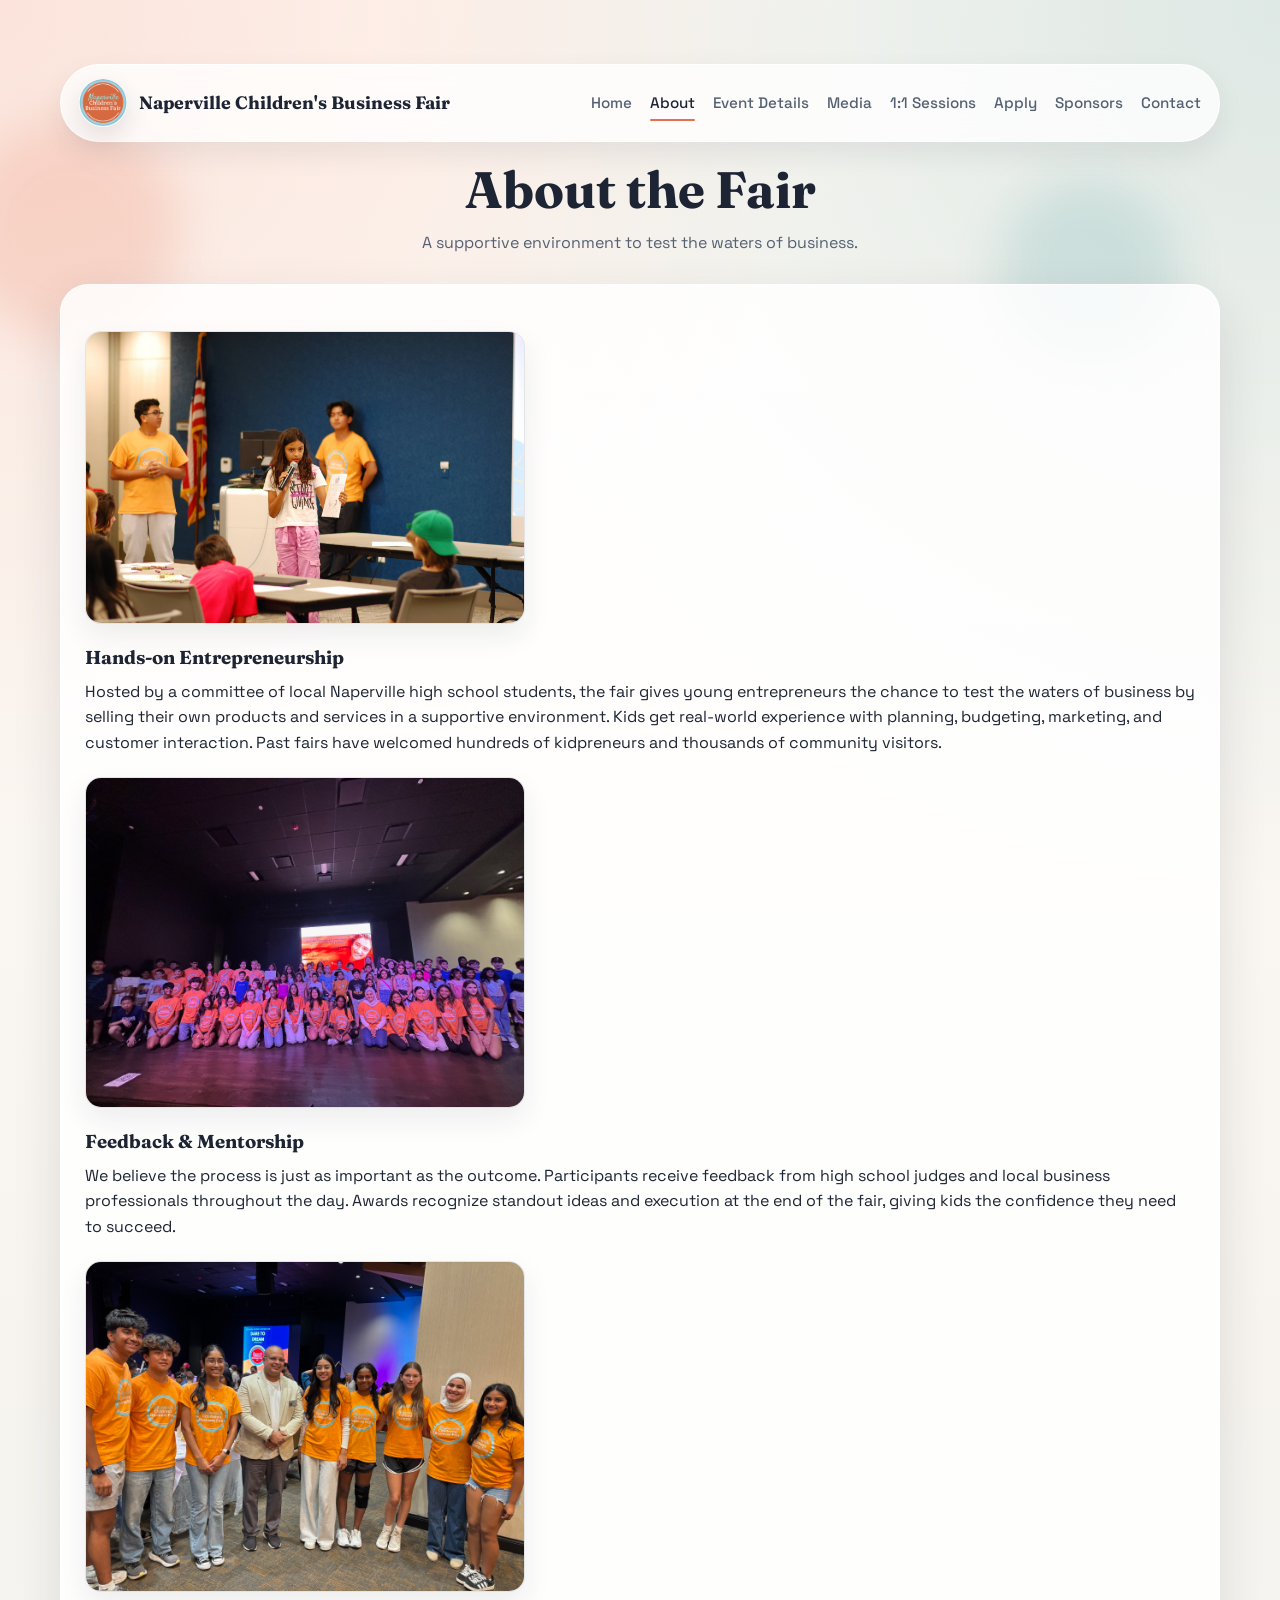
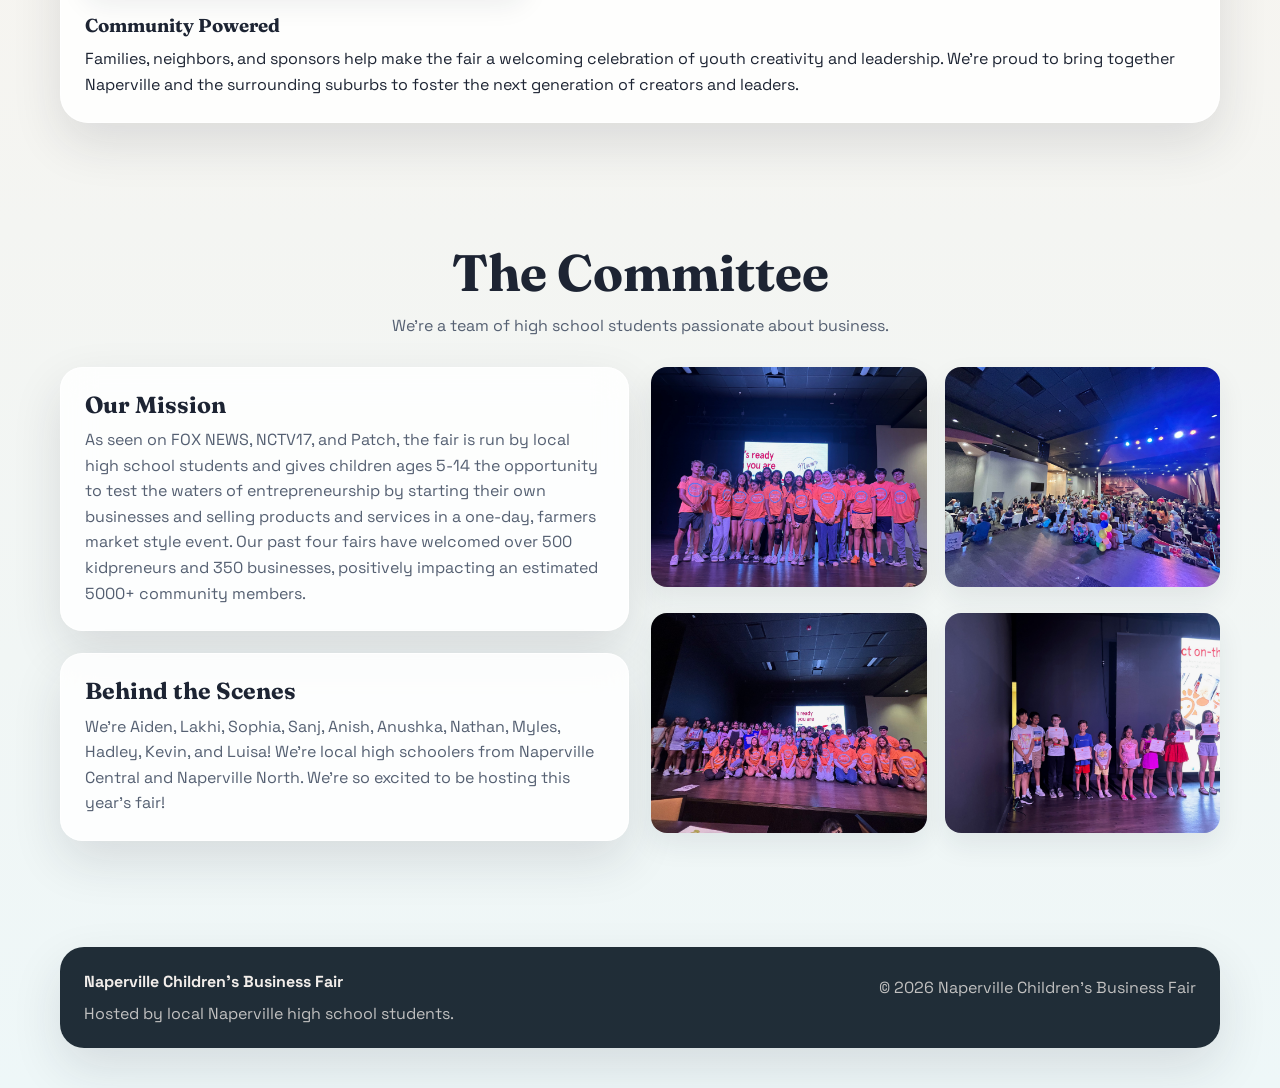
==== about.html @ 34069acb "updated for final launch of website." ====
<!doctype html>
<html lang="en">
  <head>
    <meta charset="utf-8" />
    <meta name="viewport" content="width=device-width, initial-scale=1" />
    <title>About | Naperville Children's Business Fair</title>
    <link rel="preconnect" href="https://fonts.googleapis.com" />
    <link rel="preconnect" href="https://fonts.gstatic.com" crossorigin />
    <link href="https://fonts.googleapis.com/css2?family=Fraunces:opsz,wght@9..144,600;9..144,700&family=Space+Grotesk:wght@400;500;600&display=swap" rel="stylesheet" />
    <link rel="stylesheet" href="styles.css" />
  </head>
  <body>
    <!-- Persistent Orbs for background aesthetics -->
    <div class="hero-orb hero-orb--one" aria-hidden="true"></div>
    <div class="hero-orb hero-orb--two" aria-hidden="true"></div>

    <nav class="nav">
      <div class="logo">
        <img src="assets/cbf-logo.png" alt="Naperville Children's Business Fair logo" />
        <span>Naperville Children's Business Fair</span>
      </div>
      <div class="nav-links">
        <a href="index.html">Home</a>
        <a href="about.html" class="active">About</a>
        <a href="event.html">Event Details</a>
        <a href="media.html">Media</a>
        <a href="sessions.html">1:1 Sessions</a>
        <a href="applications.html">Apply</a>
        <a href="sponsors.html">Sponsors</a>
        <a href="contact.html">Contact</a>
      </div>
    </nav>

    <main>
      <section class="section about">
        <div class="section-header reveal">
          <h2>About the Fair</h2>
          <p>A supportive environment to test the waters of business.</p>
        </div>
        
        <div class="text-flow clearfix reveal">
          <img
            class="floated-img-left"
            src="assets/DSC_5925.JPG"
            alt="Children setting up businesses at the fair"
          />
          <h3>Hands-on Entrepreneurship</h3>
          <p>
            Hosted by a committee of local Naperville high school students, the
            fair gives young entrepreneurs the chance to test the waters of
            business by selling their own products and services in a supportive
            environment. Kids get real-world experience with planning, budgeting, 
            marketing, and customer interaction. Past fairs have welcomed hundreds of
            kidpreneurs and thousands of community visitors.
          </p>

          <img
            class="floated-img-right"
            src="assets/IMG_8794.jpg"
            alt="Mentorship and feedback during the fair"
          />
          <h3>Feedback & Mentorship</h3>
          <p>
            We believe the process is just as important as the outcome.
            Participants receive feedback from high school judges and local
            business professionals throughout the day. Awards recognize standout ideas and
            execution at the end of the fair, giving kids the confidence they need to succeed.
          </p>

          <img
            class="floated-img-left"
            src="assets/IMG_8783.jpg"
            alt="Community gathering at Naperville Children's Business Fair"
          />
          <h3>Community Powered</h3>
          <p>
            Families, neighbors, and sponsors help make the fair a welcoming
            celebration of youth creativity and leadership. We're proud to bring together
            Naperville and the surrounding suburbs to foster the next generation of 
            creators and leaders.
          </p>
        </div>
      </section>

      <section class="section committee">
        <div class="section-header reveal">
          <h2>The Committee</h2>
          <p>We're a team of high school students passionate about business.</p>
        </div>
        <div class="committee-grid">
          <div class="committee-copy">
            <div class="committee-about reveal">
              <h3>Our Mission</h3>
              <p>
                As seen on FOX NEWS, NCTV17, and Patch, the fair is run by local
                high school students and gives children ages 5-14 the
                opportunity to test the waters of entrepreneurship by starting
                their own businesses and selling products and services in a
                one-day, farmers market style event. Our past four fairs have
                welcomed over 500 kidpreneurs and 350 businesses, positively
                impacting an estimated 5000+ community members.
              </p>
            </div>
            <div class="announcement-card reveal">
              <h3>Behind the Scenes</h3>
              <p>
               We're Aiden, Lakhi, Sophia, Sanj, Anish, Anushka, Nathan, Myles, Hadley,
                Kevin, and Luisa! We're local high schoolers from Naperville
                Central and Naperville North. We're so
                excited to be hosting this year's fair!
              </p>
            </div>
          </div>
          <div class="committee-photos">
            <img class="reveal" src="assets/IMG_8797.jpg" alt="Naperville Children's Business Fair committee photo" />
            <img class="reveal" src="assets/cbf 2025/IMG_6651.jpg" alt="Fair moment with participating families" />
            <img class="reveal" src="assets/cbf 2025/IMG_8773.jpg" alt="Kidpreneurs presenting products at their booths" />
            <img class="reveal" src="assets/cbf 2025/IMG_8791.jpg" alt="Awards photo from the business fair" />
          </div>
        </div>
      </section>
    </main>

    <footer class="footer">
      <div>
        <strong>Naperville Children's Business Fair</strong>
        <p>Hosted by local Naperville high school students.</p>
      </div>
      <div>
        <p>© 2026 Naperville Children's Business Fair</p>
      </div>
    </footer>
    <script src="site.js"></script>
  </body>
</html>
---- styles.css ----
:root {
  --bg: #f7f4ef;
  --bg-soft: #fffdf9;
  --surface: rgba(255, 255, 255, 0.84);
  --surface-strong: #ffffff;
  --surface-tint: #fff4e6;
  --text: #1d2433;
  --text-soft: #556072;
  --line: rgba(29, 36, 51, 0.1);
  --accent: #e76f51;
  --accent-deep: #d85a3a;
  --accent-soft: #fff0ea;
  --teal: #167c80;
  --sky: #dff2f5;
  --shadow: 0 20px 50px rgba(29, 36, 51, 0.12);
  --shadow-soft: 0 12px 28px rgba(29, 36, 51, 0.08);
  --radius-lg: 28px;
  --radius-md: 22px;
  --radius-sm: 16px;
  --max-width: 1160px;
}

* {
  box-sizing: border-box;
}

html {
  scroll-behavior: smooth;
  scroll-padding-top: 110px;
}

body {
  margin: 0;
  min-width: 320px;
  font-family: "Space Grotesk", sans-serif;
  color: var(--text);
  line-height: 1.6;
  background:
    radial-gradient(circle at top left, rgba(231, 111, 81, 0.16), transparent 28%),
    radial-gradient(circle at top right, rgba(22, 124, 128, 0.14), transparent 30%),
    linear-gradient(180deg, #fffaf5 0%, #f7f4ef 52%, #eef7f8 100%);
  overflow-x: hidden;
}

main {
  padding-top: 18px;
}

img {
  max-width: 100%;
  display: block;
}

a {
  color: inherit;
  text-decoration: none;
}

button,
input,
textarea {
  font: inherit;
}

h1,
h2,
h3 {
  margin: 0;
  font-family: "Fraunces", serif;
  line-height: 1.1;
  color: var(--text);
}

p {
  margin: 0;
}

ul {
  margin: 0;
  padding: 0;
}

.announcement-bar {
  position: sticky;
  top: 0;
  z-index: 60;
  padding: 12px 20px;
  background: rgba(20, 33, 44, 0.92);
  color: #fefaf5;
  border-bottom: 1px solid rgba(255, 255, 255, 0.08);
  backdrop-filter: blur(12px);
}

.announcement-inner {
  max-width: var(--max-width);
  margin: 0 auto;
  display: flex;
  align-items: center;
  gap: 16px;
  flex-wrap: wrap;
}

.announcement-label {
  display: inline-flex;
  align-items: center;
  gap: 8px;
  padding: 7px 12px;
  border-radius: 999px;
  background: rgba(231, 111, 81, 0.18);
  color: #ffd7cb;
  font-size: 0.78rem;
  font-weight: 700;
  letter-spacing: 0.08em;
  text-transform: uppercase;
}

.announcement-dropdown {
  flex: 1 1 500px;
  position: static;
  opacity: 1;
  visibility: visible;
  transform: none;
  max-height: none;
  overflow: visible;
  padding: 0;
  background: transparent;
  border: 0;
  box-shadow: none;
}

.announcement-dropdown ul,
.announcement-inner ul {
  display: flex;
  gap: 14px;
  flex-wrap: wrap;
  list-style: none;
}

.announcement-dropdown li,
.announcement-inner li {
  padding: 0;
  border: 0;
  display: inline-flex;
  align-items: center;
  gap: 8px;
  color: rgba(255, 250, 245, 0.92);
  font-size: 0.95rem;
}

.announcement-dropdown li::before,
.announcement-inner li::before {
  content: "";
  width: 7px;
  height: 7px;
  border-radius: 50%;
  background: #ffd166;
  flex: 0 0 auto;
}

.announcement-modal {
  position: fixed;
  inset: 0;
  z-index: 120;
  display: flex;
  align-items: center;
  justify-content: center;
  padding: 24px;
  background: rgba(20, 33, 44, 0.48);
  backdrop-filter: blur(10px);
}

.announcement-modal.is-hidden {
  display: none;
}

.announcement-panel {
  width: min(720px, 100%);
  position: relative;
  padding: 30px;
  border-radius: 30px;
  background: linear-gradient(180deg, rgba(255, 255, 255, 0.98), rgba(255, 244, 230, 0.96));
  box-shadow: 0 30px 80px rgba(20, 33, 44, 0.24);
  border: 1px solid rgba(255, 255, 255, 0.7);
}

.announcement-fab {
  position: fixed;
  bottom: 18px;
  right: 18px;
  z-index: 110;
  min-height: 46px;
  padding: 11px 16px;
  border: 0;
  border-radius: 999px;
  background: rgba(20, 33, 44, 0.88);
  color: #fffaf5;
  box-shadow: 0 18px 38px rgba(20, 33, 44, 0.2);
  cursor: pointer;
  font-size: 0.92rem;
  font-weight: 700;
}

.announcement-kicker {
  margin-bottom: 10px;
  color: var(--accent);
  font-size: 0.82rem;
  font-weight: 700;
  letter-spacing: 0.08em;
  text-transform: uppercase;
}

.announcement-panel h2 {
  margin-bottom: 14px;
  font-size: clamp(2rem, 4vw, 3rem);
}

.announcement-panel p {
  color: var(--text-soft);
  font-size: 1.02rem;
}

.announcement-panel ul {
  margin: 20px 0 24px;
  display: grid;
  gap: 10px;
  list-style: none;
}

.announcement-panel li {
  padding: 14px 16px;
  border-radius: 16px;
  background: rgba(255, 255, 255, 0.72);
  border: 1px solid rgba(29, 36, 51, 0.08);
}

.announcement-actions {
  display: flex;
  gap: 14px;
  flex-wrap: wrap;
}

.modal-close {
  position: absolute;
  top: 16px;
  right: 16px;
  width: 42px;
  height: 42px;
  border: 0;
  border-radius: 50%;
  background: rgba(29, 36, 51, 0.06);
  color: var(--text);
  font-size: 1.2rem;
  cursor: pointer;
}

.nav {
  position: sticky;
  top: 64px;
  z-index: 50;
  max-width: var(--max-width);
  margin: 22px auto 0;
  padding: 14px 18px;
  display: flex;
  align-items: center;
  justify-content: space-between;
  gap: 20px;
  border-radius: 999px;
  background: rgba(255, 255, 255, 0.78);
  border: 1px solid rgba(255, 255, 255, 0.9);
  box-shadow: var(--shadow-soft);
  backdrop-filter: blur(16px);
}

.logo {
  display: flex;
  align-items: center;
  gap: 12px;
  min-width: 0;
  font-family: "Fraunces", serif;
  font-size: clamp(1rem, 1.4vw, 1.22rem);
  font-weight: 700;
}

.logo img {
  width: 48px;
  height: 48px;
  object-fit: contain;
  border-radius: 50%;
  background: #fff;
  box-shadow: 0 10px 24px rgba(29, 36, 51, 0.12);
}

.nav-links {
  display: flex;
  align-items: center;
  gap: 18px;
  flex-wrap: wrap;
  justify-content: flex-end;
  font-size: 0.95rem;
  color: var(--text-soft);
}

.nav-links a {
  position: relative;
  font-weight: 500;
}

.nav-links a::after {
  content: "";
  position: absolute;
  left: 0;
  bottom: -6px;
  width: 100%;
  height: 2px;
  border-radius: 999px;
  background: var(--accent);
  transform: scaleX(0);
  transform-origin: right;
  transition: transform 0.24s ease;
}

.nav-links a:hover,
.nav-links a.active {
  color: var(--text);
}

.nav-links a:hover::after,
.nav-links a.active::after {
  transform: scaleX(1);
  transform-origin: left;
}

.hero {
  position: relative;
  padding: 36px 20px 48px;
}

.hero-grid {
  max-width: var(--max-width);
  margin: 28px auto 0;
  display: grid;
  grid-template-columns: minmax(0, 1.2fr) minmax(300px, 0.8fr);
  gap: 28px;
  align-items: stretch;
  position: relative;
  z-index: 2;
}

.hero-copy,
.hero-card {
  padding: 34px;
  border-radius: var(--radius-lg);
  background: var(--surface);
  border: 1px solid rgba(255, 255, 255, 0.8);
  box-shadow: var(--shadow);
  backdrop-filter: blur(18px);
}

.eyebrow {
  margin-bottom: 16px;
  color: var(--teal);
  font-size: 0.84rem;
  font-weight: 700;
  letter-spacing: 0.14em;
  text-transform: uppercase;
}

.hero h1 {
  font-size: clamp(2.8rem, 6vw, 5.1rem);
  letter-spacing: -0.03em;
}

.lead {
  margin-top: 18px;
  color: var(--text-soft);
  font-size: 1.06rem;
}

.cta-row,
.hero-buttons,
.announcement-actions {
  margin-top: 24px;
  display: flex;
  gap: 14px;
  flex-wrap: wrap;
}

.hero-card h2 {
  font-size: clamp(1.5rem, 2vw, 2rem);
}

.hero-card__content {
  display: flex;
  flex-direction: column;
  justify-content: center;
}

.hero-card--stacked {
  display: grid;
  gap: 18px;
}

.hero-card__image {
  min-height: 0;
  display: flex;
  align-items: center;
  justify-content: center;
  padding: 16px;
  overflow: hidden;
  border-radius: 22px;
  aspect-ratio: 16 / 10;
  background: rgba(255, 255, 255, 0.92);
}

.hero-card__image--wide {
  aspect-ratio: auto;
  min-height: 220px;
}

.hero-card__image img {
  width: 100%;
  height: 100%;
  min-height: 100%;
  object-fit: cover;
}

.hero-card__image .hero-home-image {
  width: min(93%, 460px);
  height: auto;
  min-height: auto;
  max-height: 390px;
  margin: 0 auto;
  border-radius: 18px;
  object-fit: contain;
  object-position: center center;
}

.hero-card ul,
.details-card ul,
.booking-card ul,
.session-list {
  margin-top: 18px;
  list-style: none;
  display: grid;
  gap: 10px;
}

.hero-card li,
.booking-card li,
.session-list li {
  display: flex;
  gap: 10px;
  align-items: flex-start;
  color: var(--text-soft);
}

.hero-card li::before,
.booking-card li::before,
.session-list li::before {
  content: "";
  width: 8px;
  height: 8px;
  margin-top: 9px;
  border-radius: 50%;
  background: var(--accent);
  flex: 0 0 auto;
}

.why-sponsor-list {
  margin-top: 16px;
  display: grid;
  gap: 12px;
}

.why-sponsor-list li {
  color: var(--text-soft);
}

.hero-note,
.booking-note,
.workshop-note {
  margin-top: 18px;
  padding: 14px 16px;
  border-radius: 16px;
  background: var(--sky);
  color: #174a4f;
}

.workshop-note {
  max-width: 470px;
  margin-left: auto;
  margin-right: auto;
  padding: 10px 14px;
  text-align: center;
  font-size: 0.92rem;
}

.btn {
  display: inline-flex;
  align-items: center;
  justify-content: center;
  min-height: 48px;
  padding: 12px 20px;
  border: 1px solid transparent;
  border-radius: 999px;
  cursor: pointer;
  font-size: 0.95rem;
  font-weight: 700;
  transition: transform 0.2s ease, box-shadow 0.2s ease, background 0.2s ease, color 0.2s ease;
}

.btn:hover {
  transform: translateY(-1px);
  box-shadow: 0 14px 24px rgba(29, 36, 51, 0.12);
}

.btn.primary,
.btn-primary {
  background: var(--accent);
  color: #fff;
}

.btn.primary:hover,
.btn-primary:hover {
  background: var(--accent-deep);
}

.btn.ghost,
.btn-secondary {
  background: rgba(255, 255, 255, 0.55);
  color: var(--text);
  border-color: rgba(29, 36, 51, 0.12);
}

.btn.light {
  background: #fff;
  color: var(--text);
}

.hero-orb {
  position: absolute;
  border-radius: 50%;
  filter: blur(24px);
  opacity: 0.55;
  pointer-events: none;
  animation: float 11s ease-in-out infinite;
}

.hero-orb--one {
  top: 120px;
  left: -40px;
  width: 220px;
  height: 220px;
  background: rgba(231, 111, 81, 0.34);
}

.hero-orb--two {
  top: 180px;
  right: 8%;
  width: 180px;
  height: 180px;
  background: rgba(22, 124, 128, 0.24);
  animation-delay: -4s;
}

.hero-orb--three {
  bottom: 40px;
  left: 42%;
  width: 140px;
  height: 140px;
  background: rgba(255, 209, 102, 0.34);
  animation-delay: -7s;
}

.section {
  padding: 44px 20px 78px;
}

.section-header {
  max-width: 760px;
  margin: 0 auto 28px;
  text-align: center;
}

.section-header h2 {
  font-size: clamp(2rem, 4vw, 3.2rem);
}

.section-header p {
  margin-top: 12px;
  color: var(--text-soft);
  font-size: 1rem;
}

.about-grid,
.details-grid,
.workshop-grid,
.social-grid,
.contact-grid,
.committee-grid,
.booking-grid,
.video-grid,
.photos-grid,
.photo-grid,
.sponsors-grid,
.info-grid {
  max-width: var(--max-width);
  margin: 0 auto;
  display: grid;
  gap: 22px;
}

.about-grid,
.details-grid,
.workshop-grid,
.social-grid,
.contact-grid,
.video-grid,
.photos-grid,
.photo-grid,
.sponsors-grid,
.info-grid {
  grid-template-columns: repeat(auto-fit, minmax(240px, 1fr));
}

.committee-grid,
.booking-grid {
  grid-template-columns: repeat(auto-fit, minmax(280px, 1fr));
}

.about-card,
.details-card,
.workshop-card,
.social-card,
.contact-card,
.committee-card,
.committee-about,
.announcement-card,
.booking-card,
.video-card,
.photo-card,
.session-card,
.sponsor-card,
.info-card,
.committee-member,
.form-container,
.contact-form,
.media-card,
.gallery-card {
  padding: 24px;
  border-radius: var(--radius-md);
  background: var(--surface);
  border: 1px solid rgba(255, 255, 255, 0.82);
  box-shadow: var(--shadow);
  backdrop-filter: blur(16px);
}

.about-card h3,
.details-card h3,
.workshop-card h3,
.social-card h3,
.contact-card h3,
.committee-card h3,
.committee-about h3,
.announcement-card h3,
.booking-card h3,
.video-card h3,
.photo-card h3,
.session-card h3,
.sponsor-card h3,
.info-card h3,
.committee-member h3,
.media-card h3,
.gallery-card h3 {
  margin-bottom: 10px;
  font-size: 1.45rem;
}

.about-card p,
.details-card p,
.workshop-card p,
.social-card p,
.contact-card p,
.committee-card p,
.committee-about p,
.announcement-card p,
.booking-card p,
.video-card p,
.photo-card p,
.session-card p,
.sponsor-card p,
.info-card p,
.committee-member p,
.media-card p,
.gallery-card p {
  color: var(--text-soft);
}

.committee-copy {
  display: grid;
  gap: 22px;
}

.committee-photos {
  display: grid;
  gap: 18px;
  grid-template-columns: repeat(2, minmax(0, 1fr));
}

.committee-photos img {
  width: 100%;
  height: 220px;
  object-fit: cover;
  border-radius: var(--radius-sm);
  box-shadow: var(--shadow-soft);
}

.photo-slot,
.embed-placeholder,
.floated-img-left,
.floated-img-right {
  display: flex;
  align-items: center;
  justify-content: center;
  min-height: 190px;
  padding: 18px;
  border-radius: var(--radius-sm);
  background: linear-gradient(135deg, rgba(231, 111, 81, 0.08), rgba(22, 124, 128, 0.12));
  border: 1.5px dashed rgba(29, 36, 51, 0.16);
  color: var(--text-soft);
  text-align: center;
}

.photo-grid img,
.photos-grid img {
  width: 100%;
  height: 240px;
  object-fit: cover;
  border-radius: var(--radius-sm);
  box-shadow: var(--shadow-soft);
}

.photo-card p {
  margin-top: 12px;
}

.video-frame,
.calendly-wrap,
.form-container {
  max-width: var(--max-width);
  margin: 0 auto;
  overflow: hidden;
}

.video-frame,
.calendly-wrap {
  border-radius: var(--radius-lg);
  box-shadow: var(--shadow);
  background: rgba(16, 25, 34, 0.92);
  border: 1px solid rgba(255, 255, 255, 0.08);
}

.video-frame iframe,
.calendly-wrap iframe,
.form-container iframe {
  width: 100%;
  height: 100%;
  display: block;
  border: 0;
}

.form-container iframe {
  min-height: 1850px;
}

.social-embed {
  margin-top: 18px;
  min-height: 360px;
  overflow: hidden;
  border-radius: var(--radius-sm);
  border: 1px solid rgba(29, 36, 51, 0.08);
  background: rgba(255, 255, 255, 0.75);
}

.social-embed iframe {
  width: 100%;
  height: 100%;
  min-height: 360px;
  border: 0;
}

.video-frame {
  aspect-ratio: 16 / 9;
}

.calendly-wrap iframe {
  min-height: 760px;
  background: #fff;
}

.session-price {
  margin-top: 18px;
  color: var(--teal);
  font-weight: 700;
}

.mailing-list-form {
  display: grid;
  gap: 14px;
  margin-top: 18px;
}

.mailing-list-form input,
.mailing-list-form textarea {
  width: 100%;
  padding: 14px 16px;
  border-radius: 14px;
  border: 1px solid rgba(29, 36, 51, 0.14);
  background: rgba(255, 255, 255, 0.9);
  color: var(--text);
}

.mailing-list-form small,
.form-helper {
  color: var(--text-soft);
  font-size: 0.9rem;
}

.form-status {
  display: none;
  margin: 8px 0 0;
  font-size: 0.92rem;
  color: var(--teal);
}

.form-status.is-visible {
  display: block;
}

.form-status.error {
  color: #b54646;
}

.media-layout {
  max-width: var(--max-width);
  margin: 0 auto;
}

.media-stack {
  display: grid;
  gap: 22px;
}

.tier-list {
  margin-top: 14px;
  display: grid;
  gap: 9px;
  list-style: none;
}

.tier-list li {
  display: flex;
  gap: 9px;
  color: var(--text-soft);
  align-items: flex-start;
}

.tier-list li::before {
  content: "";
  width: 7px;
  height: 7px;
  margin-top: 9px;
  border-radius: 50%;
  background: var(--accent);
  flex: 0 0 auto;
}

.footer {
  max-width: var(--max-width);
  margin: 28px auto 40px;
  padding: 22px 24px;
  display: flex;
  justify-content: space-between;
  gap: 16px;
  flex-wrap: wrap;
  border-radius: 24px;
  background: rgba(20, 33, 44, 0.94);
  color: rgba(255, 250, 245, 0.94);
  box-shadow: var(--shadow);
}

.footer p {
  margin-top: 6px;
  color: rgba(255, 250, 245, 0.72);
}

.reveal {
  opacity: 0;
  transform: translateY(26px);
  transition: opacity 0.55s ease, transform 0.55s ease;
}

.reveal.reveal--visible {
  opacity: 1;
  transform: translateY(0);
}

.text-flow {
  max-width: var(--max-width);
  margin: 0 auto;
  padding: 24px;
  border-radius: var(--radius-lg);
  background: var(--surface);
  border: 1px solid rgba(255, 255, 255, 0.82);
  box-shadow: var(--shadow);
}

.text-flow h3 {
  margin: 24px 0 10px;
}

.text-flow p + p {
  margin-top: 14px;
}

.floated-img-left,
.floated-img-right {
  width: min(280px, 100%);
  margin: 22px 0;
}

img.floated-img-left,
img.floated-img-right {
  display: block;
  width: min(440px, 100%);
  height: auto;
  border-radius: var(--radius-sm);
  border: 1px solid rgba(29, 36, 51, 0.12);
  box-shadow: var(--shadow-soft);
  background: #fff;
  padding: 0;
}

.copy-toast {
  position: fixed;
  right: 18px;
  bottom: 78px;
  z-index: 130;
  opacity: 0;
  transform: translateY(10px);
  pointer-events: none;
  padding: 10px 14px;
  border-radius: 12px;
  background: rgba(20, 33, 44, 0.94);
  color: #fff;
  font-size: 0.9rem;
  transition: opacity 0.26s ease, transform 0.26s ease;
}

.copy-toast.is-visible {
  opacity: 1;
  transform: translateY(0);
}

.application-form .section-header,
.contact .section-header,
.sponsors .section-header,
.sponsor-info .section-header {
  max-width: 760px;
}

.contact-form {
  max-width: 720px;
  margin: 0 auto;
  text-align: center;
}

@keyframes float {
  0%,
  100% {
    transform: translateY(0px);
  }
  50% {
    transform: translateY(-18px);
  }
}

@media (max-width: 960px) {
  .nav {
    top: 58px;
    border-radius: 26px;
  }

  .hero-grid {
    grid-template-columns: 1fr;
  }
}

@media (max-width: 720px) {
  html {
    scroll-padding-top: 84px;
  }

  .announcement-bar {
    position: static;
  }

  .nav {
    position: relative;
    top: 0;
    margin: 72px 14px 0;
    padding: 16px;
    border-radius: 24px;
    flex-direction: column;
    align-items: flex-start;
  }

  .nav-links {
    width: 100%;
    gap: 14px;
    justify-content: flex-start;
  }

  .hero,
  .section {
    padding-left: 14px;
    padding-right: 14px;
  }

  .hero-copy,
  .hero-card,
  .announcement-panel {
    padding: 24px;
  }

  .announcement-fab {
    bottom: 12px;
    right: 12px;
  }

  .committee-photos {
    grid-template-columns: 1fr;
  }

  .copy-toast {
    right: 12px;
    bottom: 12px;
  }

  .footer {
    margin: 22px 14px 30px;
    padding: 18px;
  }
}

@media (prefers-reduced-motion: reduce) {
  html {
    scroll-behavior: auto;
  }

  .hero-orb,
  .reveal {
    animation: none;
    transition: none;
    transform: none;
    opacity: 1;
  }

  .btn,
  .nav-links a::after {
    transition: none;
  }
}
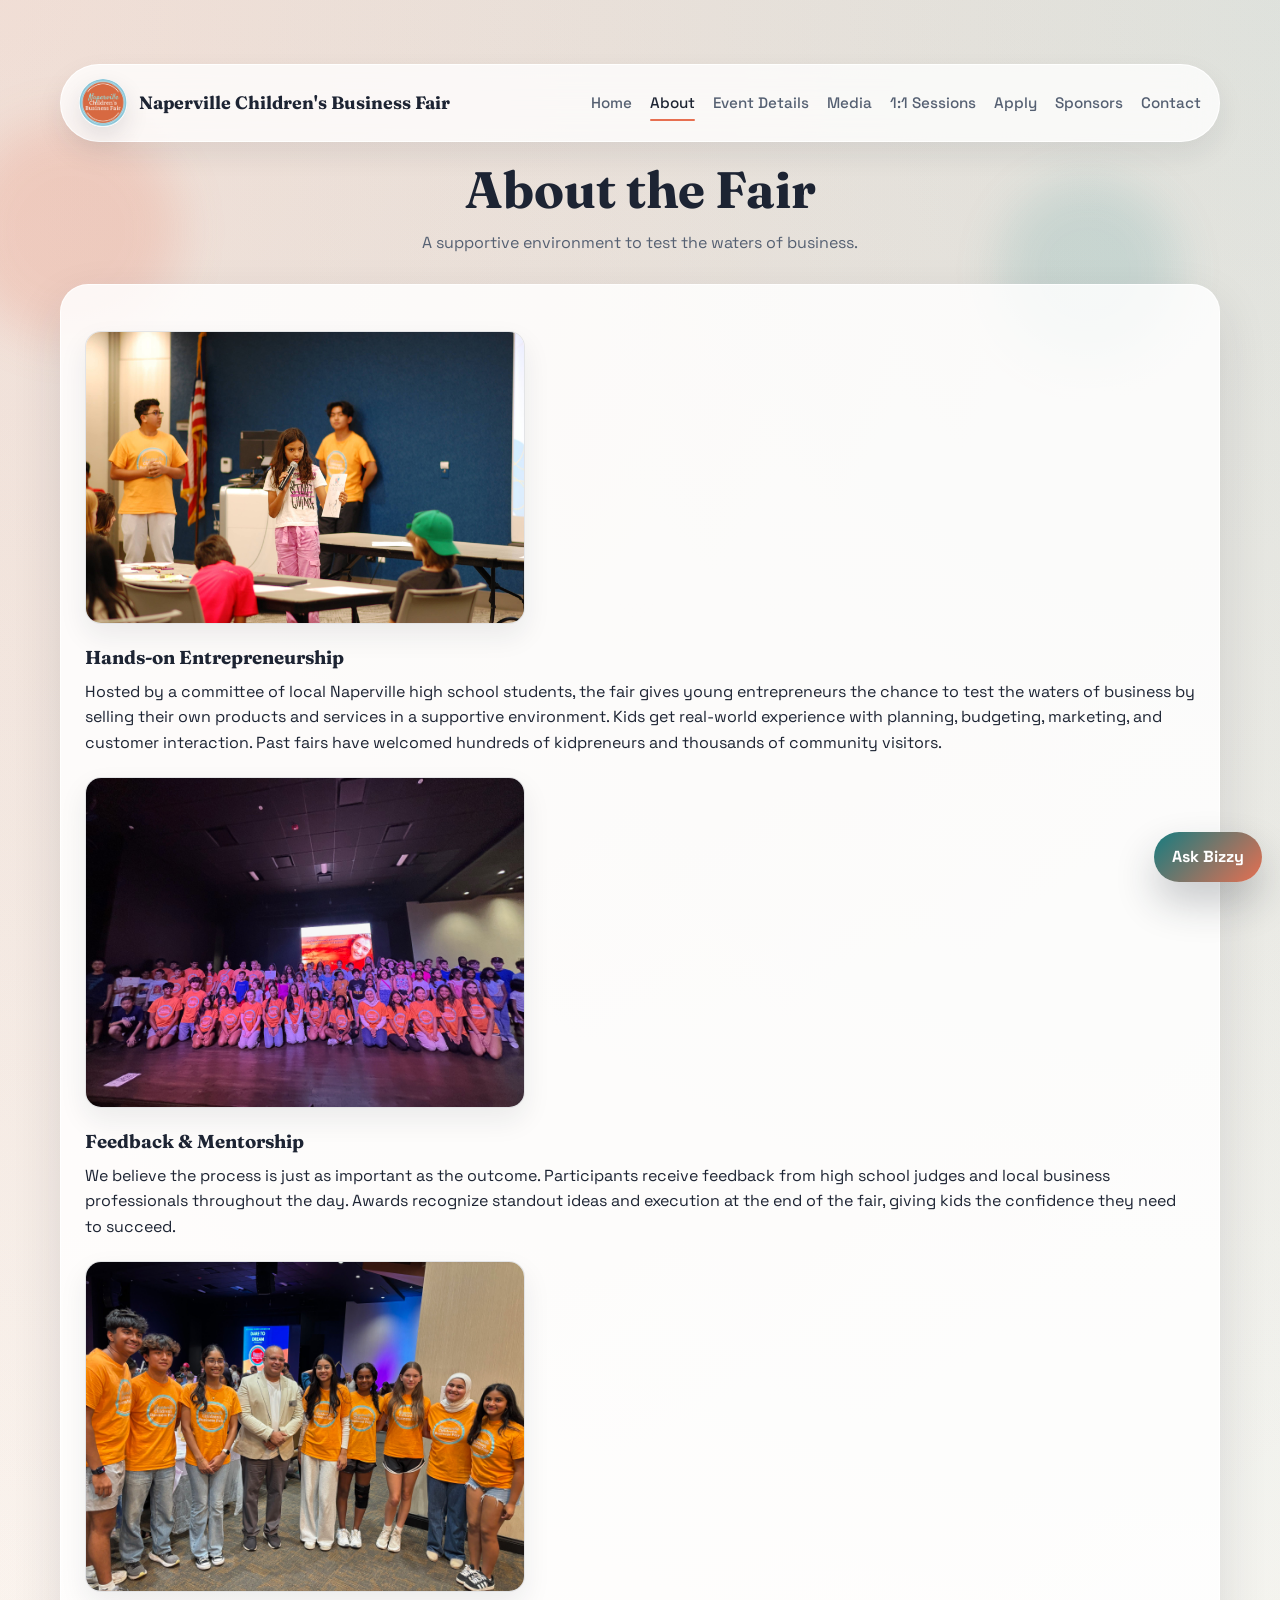
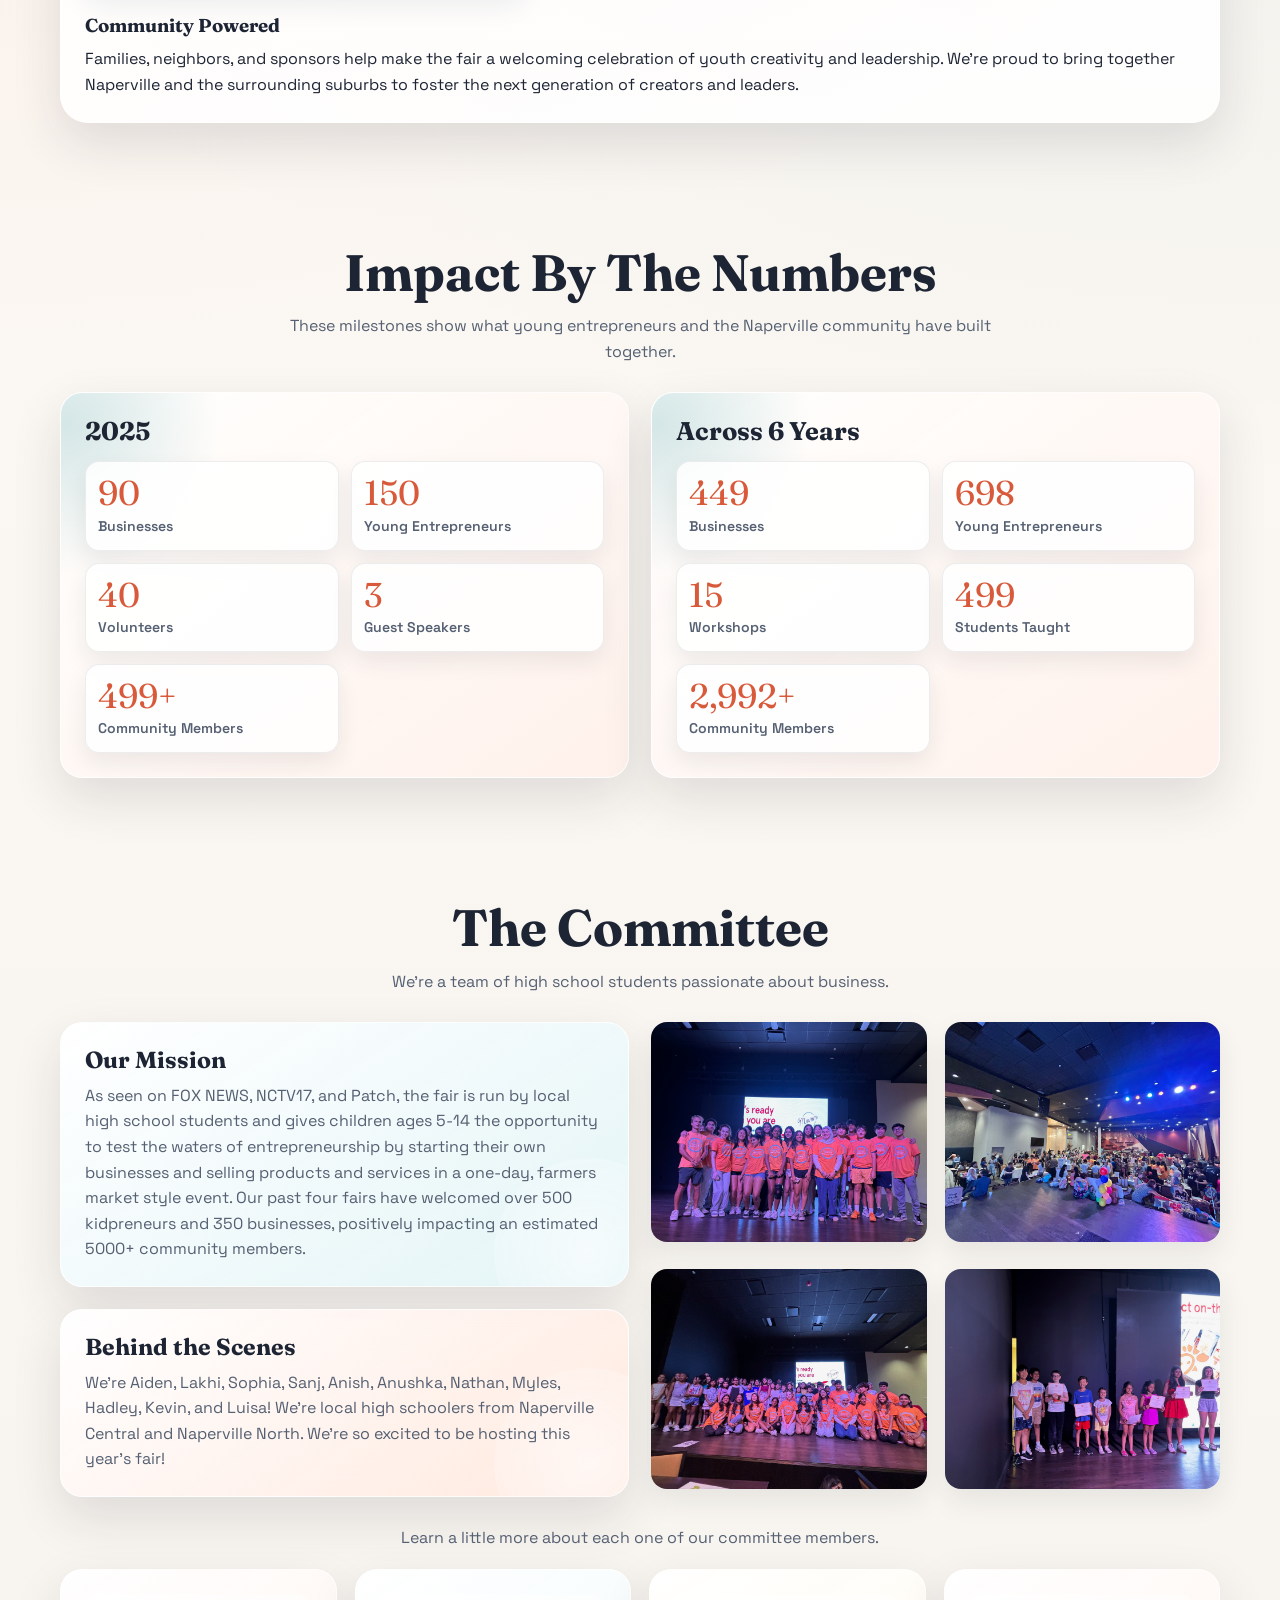
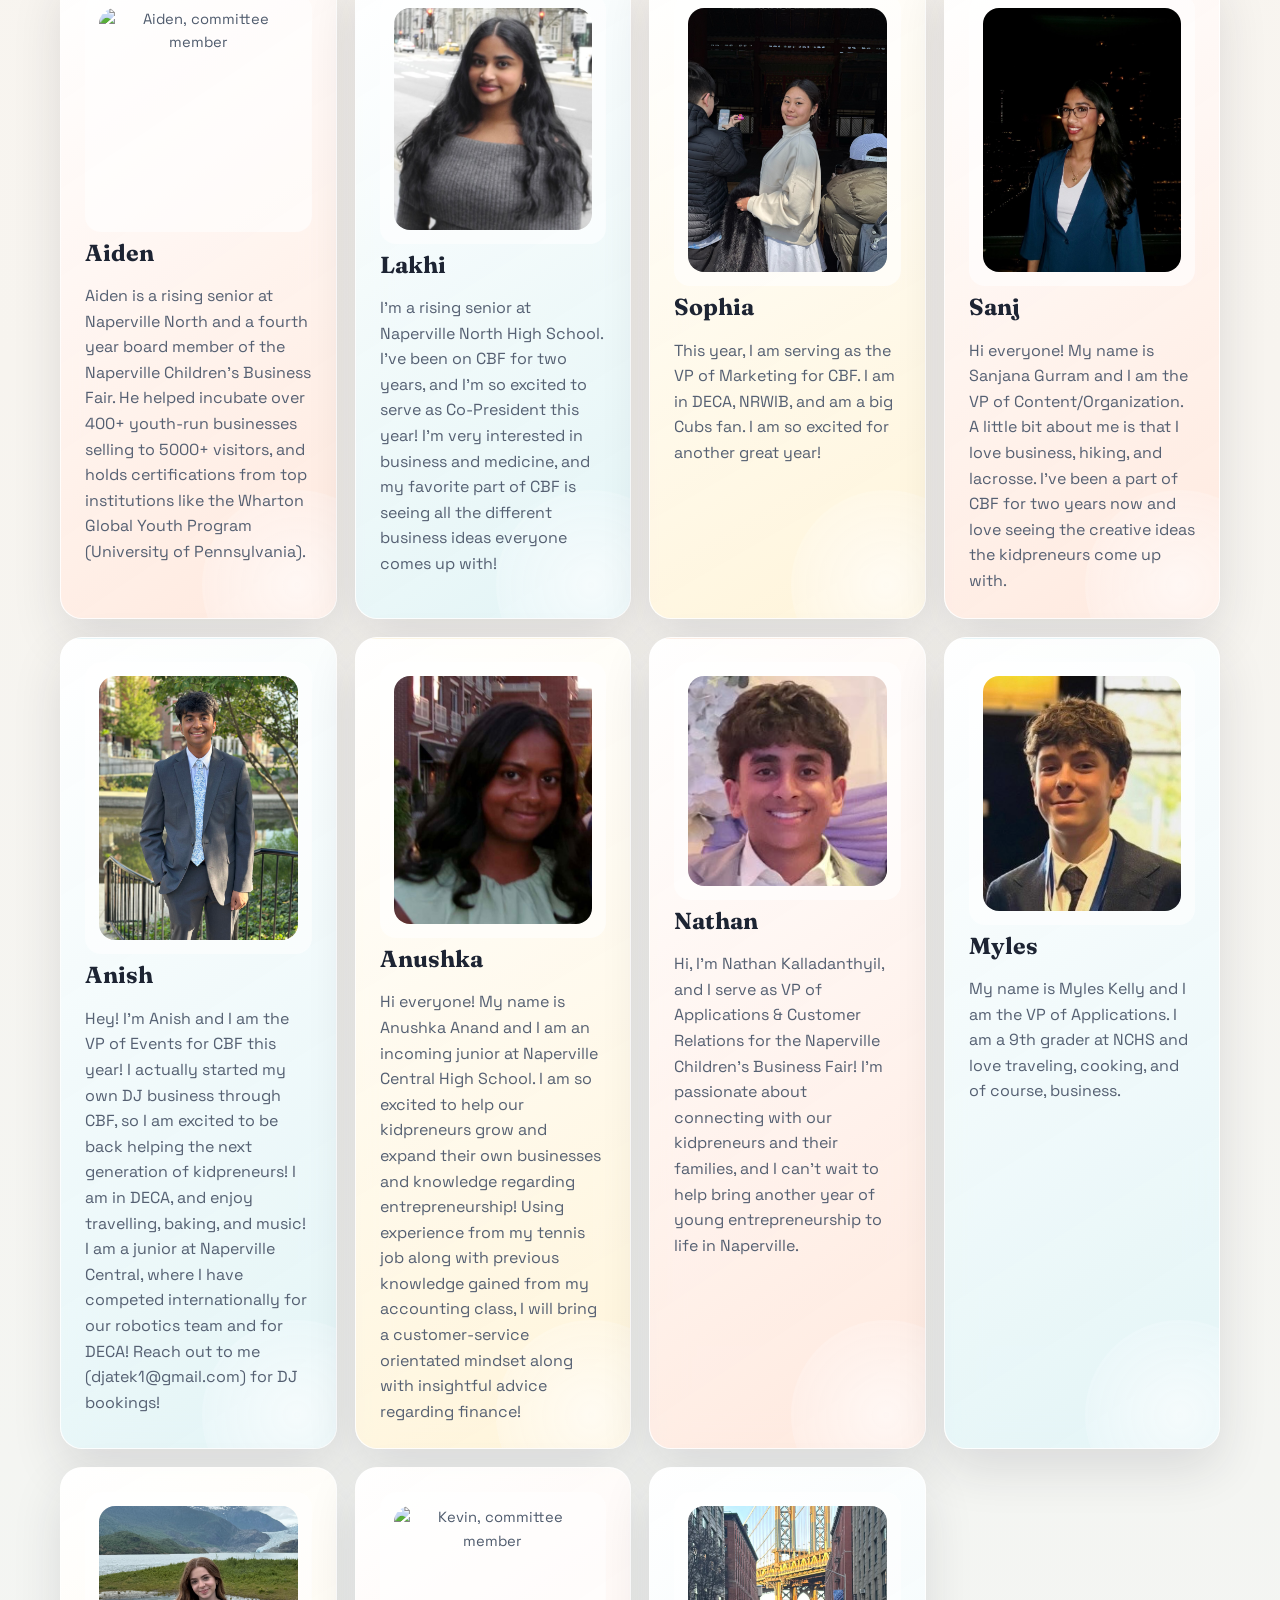
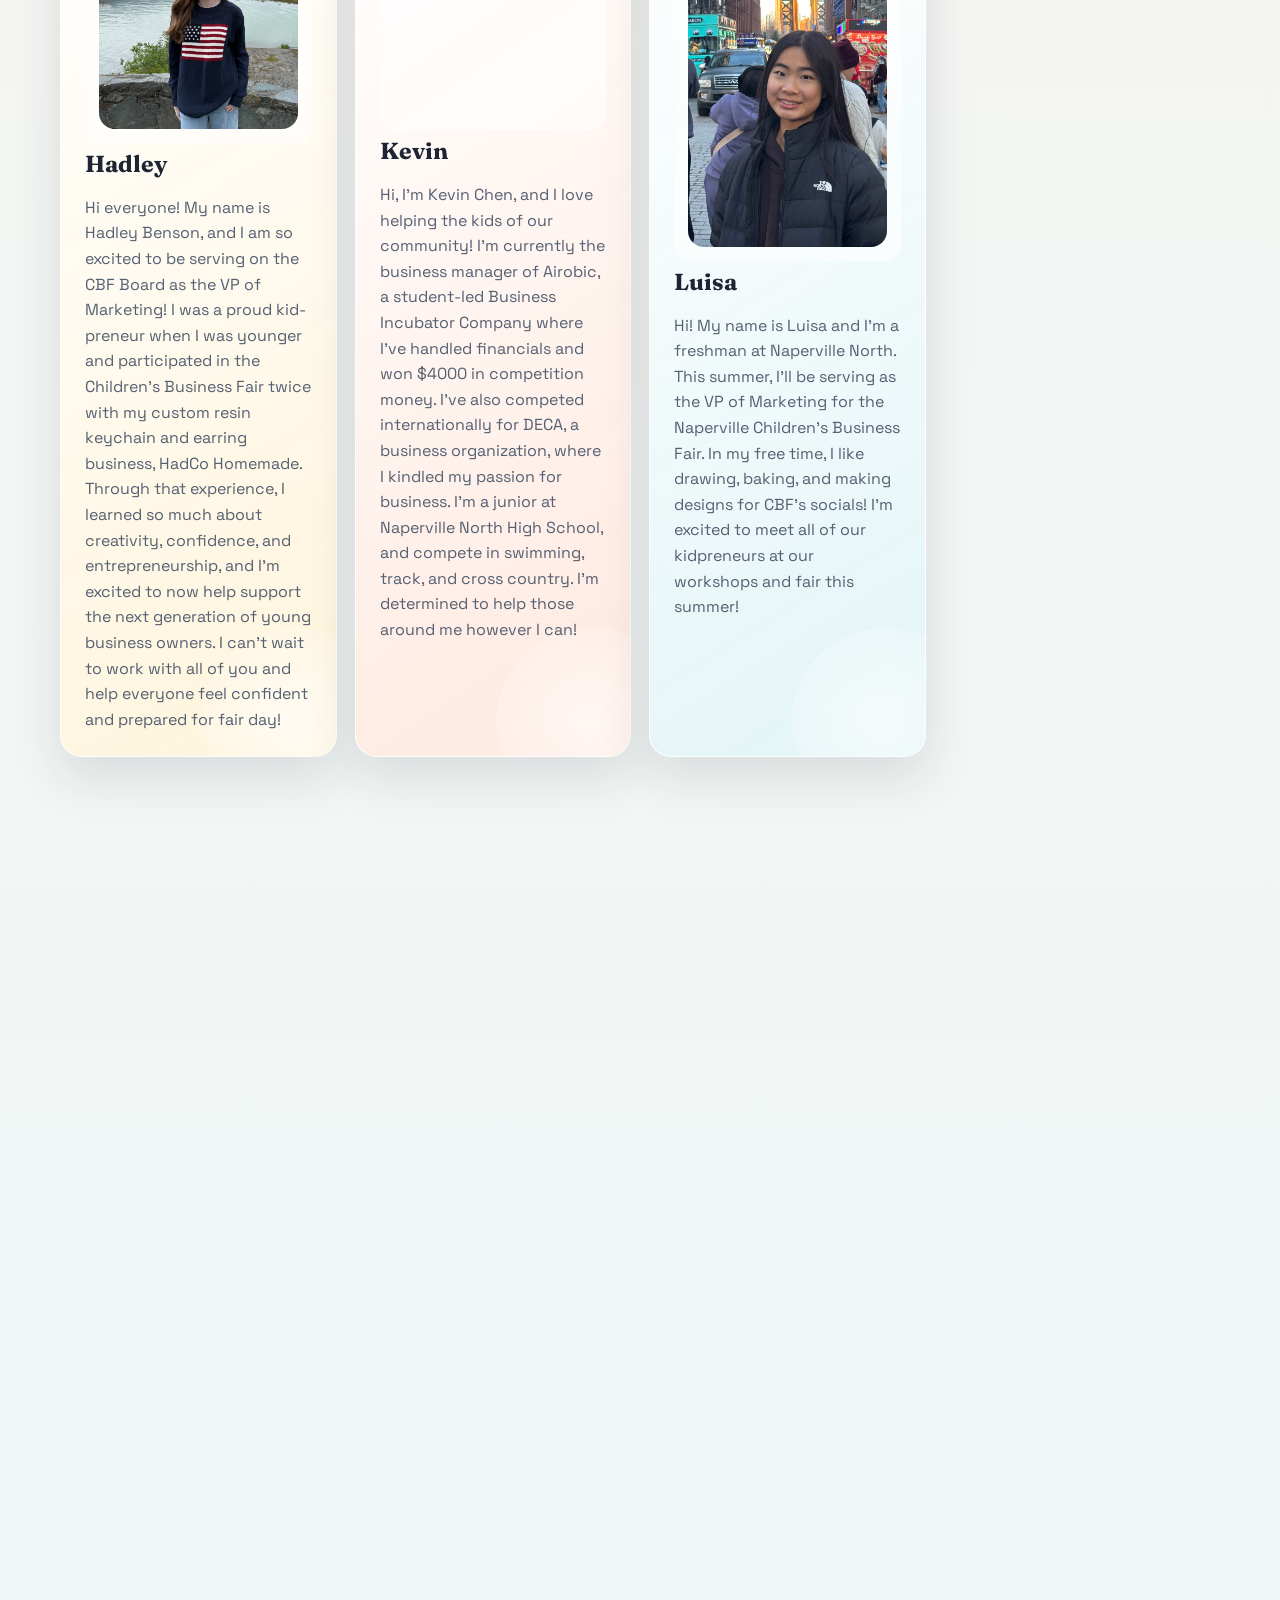
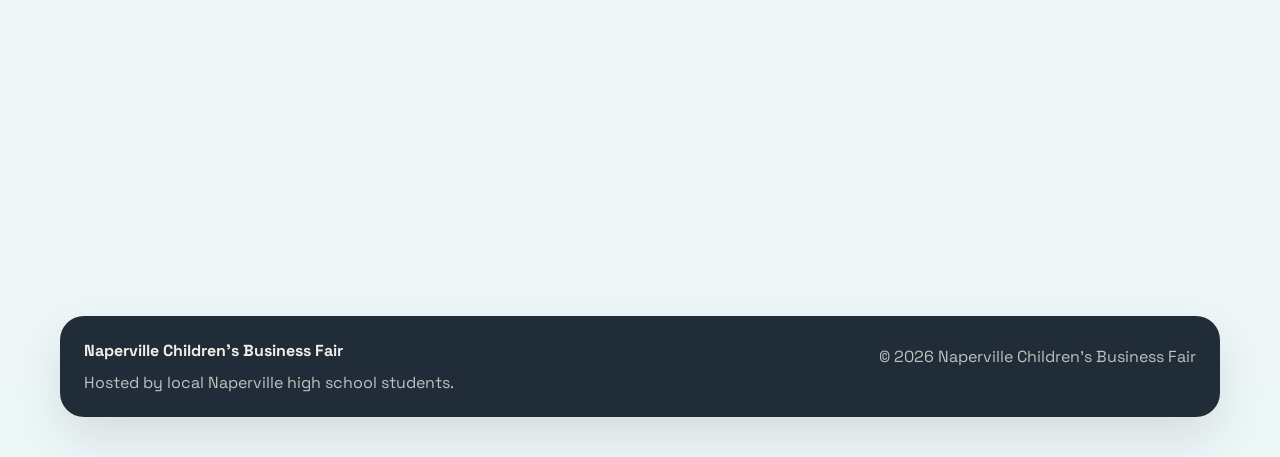
==== commit 4fc096cf: "updated w board member descriptions and rotating sponsor carousel" ====
--- a/about.html
+++ b/about.html
@@ -15,10 +15,10 @@
     <div class="hero-orb hero-orb--two" aria-hidden="true"></div>
 
     <nav class="nav">
-      <div class="logo">
-        <img src="assets/cbf-logo.png" alt="Naperville Children's Business Fair logo" />
+      <a class="logo" href="index.html" aria-label="Go to home page">
+          <img src="assets/cbf-logo.png" alt="Naperville Children's Business Fair logo" />
         <span>Naperville Children's Business Fair</span>
-      </div>
+        </a>
       <div class="nav-links">
         <a href="index.html">Home</a>
         <a href="about.html" class="active">About</a>
@@ -82,6 +82,69 @@
         </div>
       </section>
 
+      <section class="section brag-sheet">
+        <div class="section-header reveal">
+          <h2>Impact By The Numbers</h2>
+          <p>
+            These milestones show what young entrepreneurs and the Naperville
+            community have built together.
+          </p>
+        </div>
+        <div class="brag-grid">
+          <article class="brag-card reveal">
+            <h3>2025</h3>
+            <div class="stat-grid">
+              <div class="stat-item">
+                <span class="stat-number" data-counter data-target="90">0</span>
+                <span class="stat-label">Businesses</span>
+              </div>
+              <div class="stat-item">
+                <span class="stat-number" data-counter data-target="150">0</span>
+                <span class="stat-label">Young Entrepreneurs</span>
+              </div>
+              <div class="stat-item">
+                <span class="stat-number" data-counter data-target="40">0</span>
+                <span class="stat-label">Volunteers</span>
+              </div>
+              <div class="stat-item">
+                <span class="stat-number" data-counter data-target="3">0</span>
+                <span class="stat-label">Guest Speakers</span>
+              </div>
+              <div class="stat-item">
+                <span class="stat-number" data-counter data-target="500" data-suffix="+">0+</span>
+                <span class="stat-label">Community Members</span>
+              </div>
+            </div>
+          </article>
+
+          <article class="brag-card reveal">
+            <h3>Across 6 Years</h3>
+            <div class="stat-grid">
+              <div class="stat-item">
+                <span class="stat-number" data-counter data-target="450">0</span>
+                <span class="stat-label">Businesses</span>
+              </div>
+              <div class="stat-item">
+                <span class="stat-number" data-counter data-target="700">0</span>
+                <span class="stat-label">Young Entrepreneurs</span>
+              </div>
+              <div class="stat-item">
+                <span class="stat-number" data-counter data-target="15">0</span>
+                <span class="stat-label">Workshops</span>
+              </div>
+              <div class="stat-item">
+                <span class="stat-number" data-counter data-target="500">0</span>
+                <span class="stat-label">Students Taught</span>
+              </div>
+              <div class="stat-item">
+                <span class="stat-number" data-counter data-target="3000" data-suffix="+">0+</span>
+                <span class="stat-label">Community Members</span>
+              </div>
+            </div>
+          </article>
+        </div>
+      </section>
+
       <section class="section committee">
         <div class="section-header reveal">
           <h2>The Committee</h2>
@@ -89,7 +152,7 @@
         </div>
         <div class="committee-grid">
           <div class="committee-copy">
-            <div class="committee-about reveal">
+            <div class="committee-about gradient-card gradient-card--cool reveal">
               <h3>Our Mission</h3>
               <p>
                 As seen on FOX NEWS, NCTV17, and Patch, the fair is run by local
@@ -101,7 +164,7 @@
                 impacting an estimated 5000+ community members.
               </p>
             </div>
-            <div class="announcement-card reveal">
+            <div class="announcement-card gradient-card gradient-card--warm reveal">
               <h3>Behind the Scenes</h3>
               <p>
                We're Aiden, Lakhi, Sophia, Sanj, Anish, Anushka, Nathan, Myles, Hadley,
@@ -116,6 +179,234 @@
             <img class="reveal" src="assets/cbf 2025/IMG_6651.jpg" alt="Fair moment with participating families" />
             <img class="reveal" src="assets/cbf 2025/IMG_8773.jpg" alt="Kidpreneurs presenting products at their booths" />
             <img class="reveal" src="assets/cbf 2025/IMG_8791.jpg" alt="Awards photo from the business fair" />
+          </div>
+        </div>
+        <div class="committee-profiles">
+          <p class="committee-profiles-intro reveal">
+            Learn a little more about each one of our committee members.
+          </p>
+          <div class="committee-profiles-grid">
+            <article class="committee-member gradient-card gradient-card--warm reveal">
+              <div class="committee-member-photo-slot">
+                <img src="assets/aiden.jpeg" alt="Aiden, committee member" />
+              </div>
+              <h3>Aiden</h3>
+              <p>
+                Aiden is a rising senior at Naperville North and a fourth year
+                board member of the Naperville Children's Business Fair. He
+                helped incubate over 400+ youth-run businesses selling to
+                5000+ visitors, and holds certifications from top institutions
+                like the Wharton Global Youth Program (University of
+                Pennsylvania).
+              </p>
+            </article>
+            <article class="committee-member gradient-card gradient-card--cool reveal">
+              <div class="committee-member-photo-slot">
+                <img src="assets/lakhi.jpeg" alt="Lakhi, committee member" />
+              </div>
+              <h3>Lakhi</h3>
+              <p>
+                I'm a rising senior at Naperville North High School. I've been
+                on CBF for two years, and I'm so excited to serve as
+                Co-President this year! I'm very interested in business and
+                medicine, and my favorite part of CBF is seeing all the
+                different business ideas everyone comes up with!
+              </p>
+            </article>
+            <article class="committee-member gradient-card gradient-card--sun reveal">
+              <div class="committee-member-photo-slot">
+                <img src="assets/sophia.jpg" alt="Sophia, committee member" />
+              </div>
+              <h3>Sophia</h3>
+              <p>
+                This year, I am serving as the VP of Marketing for CBF. I am
+                in DECA, NRWIB, and am a big Cubs fan. I am so excited for
+                another great year!
+              </p>
+            </article>
+            <article class="committee-member gradient-card gradient-card--warm reveal">
+              <div class="committee-member-photo-slot">
+                <img src="assets/sanj.jpeg" alt="Sanj, committee member" />
+              </div>
+              <h3>Sanj</h3>
+              <p>
+                Hi everyone! My name is Sanjana Gurram and I am the VP of
+                Content/Organization. A little bit about me is that I love
+                business, hiking, and lacrosse. I've been a part of CBF for
+                two years now and love seeing the creative ideas the
+                kidpreneurs come up with.
+              </p>
+            </article>
+            <article class="committee-member gradient-card gradient-card--cool reveal">
+              <div class="committee-member-photo-slot">
+                <img src="assets/anish.jpg" alt="Anish, committee member" />
+              </div>
+              <h3>Anish</h3>
+              <p>
+                Hey! I'm Anish and I am the VP of Events for CBF this year! I actually started
+                my own DJ business through CBF, so I am excited to be back
+                helping the next generation of kidpreneurs! I am in DECA, and enjoy travelling, baking,
+                and music! I am a junior at Naperville Central, where I have competed internationally for our robotics
+                team and for DECA! Reach out to me (djatek1@gmail.com) for DJ bookings!
+              </p>
+            </article>
+            <article class="committee-member gradient-card gradient-card--sun reveal">
+              <div class="committee-member-photo-slot">
+                <img src="assets/anushka.jpeg" alt="Anushka, committee member" />
+              </div>
+              <h3>Anushka</h3>
+              <p>
+                Hi everyone! My name is Anushka Anand and I am an incoming
+                junior at Naperville Central High School. I am so excited to
+                help our kidpreneurs grow and expand their own businesses and
+                knowledge regarding entrepreneurship! Using experience from my
+                tennis job along with previous knowledge gained from my
+                accounting class, I will bring a customer-service orientated
+                mindset along with insightful advice regarding finance!
+              </p>
+            </article>
+            <article class="committee-member gradient-card gradient-card--warm reveal">
+              <div class="committee-member-photo-slot committee-member-photo-slot--compact">
+                <img class="committee-member-photo--contain" src="assets/nathan.jpeg" alt="Nathan, committee member" />
+              </div>
+              <h3>Nathan</h3>
+              <p>
+                Hi, I'm Nathan Kalladanthyil, and I serve as VP of Applications
+                &amp; Customer Relations for the Naperville Children's Business
+                Fair! I'm passionate about connecting with our kidpreneurs and
+                their families, and I can't wait to help bring another year of
+                young entrepreneurship to life in Naperville.
+              </p>
+            </article>
+            <article class="committee-member gradient-card gradient-card--cool reveal">
+              <div class="committee-member-photo-slot">
+                <img src="assets/myles.jpeg" alt="Myles, committee member" />
+              </div>
+              <h3>Myles</h3>
+              <p>
+                My name is Myles Kelly and I am the VP of Applications. I am a
+                9th grader at NCHS and love traveling, cooking, and of course,
+                business.
+              </p>
+            </article>
+            <article class="committee-member gradient-card gradient-card--sun reveal">
+              <div class="committee-member-photo-slot">
+                <img src="assets/hadley.jpeg?v=20260512b" alt="Hadley, committee member" />
+              </div>
+              <h3>Hadley</h3>
+              <p>
+                Hi everyone! My name is Hadley Benson, and I am so excited to
+                be serving on the CBF Board as the VP of Marketing! I was a
+                proud kid-preneur when I was younger and participated in the
+                Children's Business Fair twice with my custom resin keychain
+                and earring business, HadCo Homemade. Through that experience,
+                I learned so much about creativity, confidence, and
+                entrepreneurship, and I'm excited to now help support the next
+                generation of young business owners. I can't wait to work with
+                all of you and help everyone feel confident and prepared for
+                fair day!
+              </p>
+            </article>
+            <article class="committee-member gradient-card gradient-card--warm reveal">
+              <div class="committee-member-photo-slot">
+                <img src="assets/kevinpro.jpeg" alt="Kevin, committee member" />
+              </div>
+              <h3>Kevin</h3>
+              <p>
+                Hi, I'm Kevin Chen, and I love helping the kids of our
+                community! I'm currently the business manager of Airobic, a
+                student-led Business Incubator Company where I've handled
+                financials and won $4000 in competition money. I've also
+                competed internationally for DECA, a business organization,
+                where I kindled my passion for business. I'm a junior at
+                Naperville North High School, and compete in swimming, track,
+                and cross country. I'm determined to help those around me
+                however I can!
+              </p>
+            </article>
+            <article class="committee-member gradient-card gradient-card--cool reveal">
+              <div class="committee-member-photo-slot">
+                <img src="assets/luisa.jpg" alt="Luisa, committee member" />
+              </div>
+              <h3>Luisa</h3>
+              <p>
+                Hi! My name is Luisa and I'm a freshman at Naperville North.
+                This summer, I'll be serving as the VP of Marketing for the
+                Naperville Children's Business Fair. In my free time, I like
+                drawing, baking, and making designs for CBF's socials! I'm
+                excited to meet all of our kidpreneurs at our workshops and fair
+                this summer!
+              </p>
+            </article>
+          </div>
+
+          <div class="advisor-panel reveal">
+            <p class="advisor-kicker">Committee Advisors</p>
+            <div class="advisor-grid">
+              <article class="committee-member advisor-card">
+                <div class="committee-member-photo-slot">
+                  <img src="assets/paul.jpeg" alt="Paul van der Vorst, committee advisor" />
+                </div>
+                <h3>Paul Van der Vorst</h3>
+                <p>
+                  Hello! My name is Paul van der Vorst, I served on the
+                  Naperville CBF committee as Director for the 2024 fair and as
+                  an Advisor to the committee in 2025. I started out with CBF
+                  my sophomore year where Athena Chen invited me to help out
+                  and I served as the Financial Manager. Getting to see the
+                  program grow as well as many of the kidpreneurs grow
+                  alongside, I continue to be impressed by the next group of
+                  entrepreneurs entering our community! Currently I am studying
+                  Finance and International Business at the University of South
+                  Carolina and am excited to continue keeping up with the fair!
+                </p>
+              </article>
+              <article class="committee-member advisor-card">
+                <div class="committee-member-photo-slot">
+                  <img src="assets/athena chen.jpeg" alt="Athena Chen, committee advisor" />
+                </div>
+                <h3>Athena Chen</h3>
+                <p>
+                  In December 2020, I founded the Naperville Children’s Business Fair and 
+                  ran 4 years of events until 2024. I was inspired to start this event having 
+                  run my own Etsy small business in middle school. I’m now away at UC-Berkeley, 
+                  so I’m so excited to be serving in my new position as an advisor to the 
+                  high school committee!
+                </p>
+              </article>
+              <article class="committee-member advisor-card">
+                <div class="committee-member-photo-slot">
+                  <img src="assets/zaidhasan.jpg" alt="Zaid Hasan, committee advisor" />
+                </div>
+                <h3>Zaid Hasan</h3>
+                <p>
+                  I loved serving as co-president of the CBF board: the best
+                  part was watching all of the students' faces light up in
+                  workshops and on fair day as they explored entrepreneurship
+                  outside of the classroom. The experience I had on board
+                  shaped my mindset and goals as I pursue business in college
+                  and beyond. I couldn't be more grateful to have had a part in
+                  CBF, and am excited to see where it goes next!
+                </p>
+              </article>
+              <article class="committee-member advisor-card">
+                <div class="committee-member-photo-slot">
+                  <img src="assets/hiba.jpeg" alt="Hiba Hasan, committee advisor" />
+                </div>
+                <h3>Hiba Hasan</h3>
+                <p>
+                  Hey! I'm Hiba, one of the past co-presidents of the
+                  Naperville Children's Business Fair! I have worked with NCBF
+                  for the past three summers and have loved helping prepare our
+                  next generation for their future entrepreneurial pursuits.
+                  Three years ago, I would have never imagined the growth our
+                  organization would see or the number of kidpreneurs, parents,
+                  local businesses, and community members who would take part
+                  in making our fair better each and every year. I cannot wait
+                  to see our amazing kidpreneurs flourish at NCBF 2026!
+                </p>
+              </article>
+            </div>
           </div>
         </div>
       </section>
@@ -130,6 +421,7 @@
         <p>© 2026 Naperville Children's Business Fair</p>
       </div>
     </footer>
+    <script src="gemini-config.js"></script>
     <script src="site.js"></script>
   </body>
 </html>
--- a/styles.css
+++ b/styles.css
@@ -200,6 +200,145 @@
   font-weight: 700;
 }
 
+.bizzy-widget {
+  position: fixed;
+  right: 18px;
+  bottom: 18px;
+  z-index: 135;
+  pointer-events: none;
+}
+
+body.has-announcement-fab .bizzy-widget {
+  bottom: 74px;
+}
+
+.bizzy-widget > * {
+  pointer-events: auto;
+}
+
+.bizzy-toggle {
+  min-height: 48px;
+  padding: 12px 18px;
+  border: 0;
+  border-radius: 999px;
+  background: linear-gradient(135deg, #167c80, #e76f51);
+  color: #fff;
+  box-shadow: 0 20px 40px rgba(29, 36, 51, 0.24);
+  cursor: pointer;
+  font-weight: 700;
+}
+
+.bizzy-panel {
+  position: absolute;
+  right: 0;
+  bottom: 62px;
+  width: min(390px, calc(100vw - 24px));
+  max-height: min(74vh, 620px);
+  display: none;
+  grid-template-rows: auto 1fr auto auto;
+  border-radius: 20px;
+  overflow: hidden;
+  background: rgba(255, 255, 255, 0.98);
+  border: 1px solid rgba(29, 36, 51, 0.12);
+  box-shadow: 0 28px 64px rgba(29, 36, 51, 0.24);
+}
+
+.bizzy-panel.is-open {
+  display: grid;
+}
+
+.bizzy-header {
+  padding: 14px 16px;
+  display: flex;
+  align-items: flex-start;
+  justify-content: space-between;
+  gap: 10px;
+  background: linear-gradient(135deg, rgba(22, 124, 128, 0.12), rgba(231, 111, 81, 0.12));
+  border-bottom: 1px solid rgba(29, 36, 51, 0.08);
+}
+
+.bizzy-header strong {
+  display: block;
+  font-size: 1.05rem;
+}
+
+.bizzy-header p {
+  margin-top: 2px;
+  color: var(--text-soft);
+  font-size: 0.82rem;
+}
+
+.bizzy-close {
+  border: 0;
+  background: rgba(29, 36, 51, 0.08);
+  color: var(--text);
+  padding: 7px 10px;
+  border-radius: 10px;
+  cursor: pointer;
+  font-size: 0.84rem;
+  font-weight: 600;
+}
+
+.bizzy-messages {
+  padding: 12px;
+  overflow-y: auto;
+  display: grid;
+  gap: 10px;
+  background: linear-gradient(180deg, rgba(255, 255, 255, 0.95), rgba(248, 250, 252, 0.98));
+}
+
+.bizzy-message {
+  max-width: 86%;
+  padding: 10px 12px;
+  border-radius: 14px;
+  font-size: 0.92rem;
+  line-height: 1.45;
+  white-space: pre-wrap;
+}
+
+.bizzy-message.is-bot {
+  justify-self: start;
+  background: #fff;
+  border: 1px solid rgba(29, 36, 51, 0.1);
+  color: var(--text);
+}
+
+.bizzy-message.is-user {
+  justify-self: end;
+  background: linear-gradient(135deg, #167c80, #14676b);
+  color: #fff;
+}
+
+.bizzy-form {
+  display: grid;
+  grid-template-columns: 1fr auto;
+  gap: 8px;
+  padding: 10px 12px 0;
+  border-top: 1px solid rgba(29, 36, 51, 0.08);
+  background: #fff;
+}
+
+.bizzy-form input {
+  width: 100%;
+  border: 1px solid rgba(29, 36, 51, 0.14);
+  border-radius: 12px;
+  padding: 10px 12px;
+}
+
+.bizzy-hint {
+  margin: 0;
+  padding: 8px 12px 12px;
+  font-size: 0.78rem;
+  color: var(--text-soft);
+  background: #fff;
+}
+
+.bizzy-hint code {
+  background: rgba(29, 36, 51, 0.08);
+  border-radius: 6px;
+  padding: 2px 6px;
+}
+
 .announcement-kicker {
   margin-bottom: 10px;
   color: var(--accent);
@@ -330,6 +469,36 @@
   transform-origin: left;
 }
 
+.nav-toggle {
+  display: none;
+  border: 1px solid rgba(29, 36, 51, 0.14);
+  background: rgba(255, 255, 255, 0.92);
+  color: var(--text);
+  border-radius: 999px;
+  padding: 8px 14px;
+  font-size: 0.9rem;
+  font-weight: 700;
+  cursor: pointer;
+}
+
+.nav-backdrop {
+  position: fixed;
+  inset: 0;
+  z-index: 80;
+  border: 0;
+  padding: 0;
+  opacity: 0;
+  pointer-events: none;
+  background: rgba(20, 33, 44, 0.5);
+  backdrop-filter: blur(2px);
+  transition: opacity 0.24s ease;
+}
+
+.nav-backdrop.is-visible {
+  opacity: 1;
+  pointer-events: auto;
+}
+
 .hero {
   position: relative;
   padding: 36px 20px 48px;
@@ -590,6 +759,80 @@
   margin-top: 12px;
   color: var(--text-soft);
   font-size: 1rem;
+}
+
+.brag-grid {
+  max-width: var(--max-width);
+  margin: 0 auto;
+  display: grid;
+  grid-template-columns: repeat(auto-fit, minmax(280px, 1fr));
+  gap: 22px;
+}
+
+.brag-card {
+  position: relative;
+  overflow: hidden;
+  padding: 24px;
+  border-radius: var(--radius-md);
+  background: linear-gradient(145deg, rgba(255, 255, 255, 0.92), rgba(255, 240, 234, 0.9));
+  border: 1px solid rgba(255, 255, 255, 0.84);
+  box-shadow: var(--shadow);
+}
+
+.brag-card::before {
+  content: "";
+  position: absolute;
+  inset: -35% auto auto -28%;
+  width: 58%;
+  aspect-ratio: 1;
+  border-radius: 50%;
+  background: radial-gradient(circle, rgba(22, 124, 128, 0.18), transparent 66%);
+  pointer-events: none;
+  animation: bragSweep 9s ease-in-out infinite;
+}
+
+.brag-card h3 {
+  position: relative;
+  margin-bottom: 16px;
+  font-size: 1.6rem;
+}
+
+.stat-grid {
+  position: relative;
+  display: grid;
+  grid-template-columns: repeat(2, minmax(0, 1fr));
+  gap: 12px;
+}
+
+.stat-item {
+  padding: 14px 12px;
+  border-radius: 14px;
+  background: rgba(255, 255, 255, 0.85);
+  border: 1px solid rgba(29, 36, 51, 0.08);
+  box-shadow: 0 10px 22px rgba(29, 36, 51, 0.08);
+  transition: transform 0.22s ease, box-shadow 0.22s ease;
+}
+
+.stat-item:hover {
+  transform: translateY(-2px);
+  box-shadow: 0 16px 24px rgba(29, 36, 51, 0.13);
+}
+
+.stat-number {
+  display: block;
+  font-family: "Fraunces", serif;
+  font-size: clamp(1.6rem, 3vw, 2.15rem);
+  line-height: 1;
+  color: var(--accent-deep);
+}
+
+.stat-label {
+  display: block;
+  margin-top: 6px;
+  color: var(--text-soft);
+  font-size: 0.88rem;
+  font-weight: 600;
+  line-height: 1.35;
 }
 
 .about-grid,
@@ -696,6 +939,68 @@
   color: var(--text-soft);
 }
 
+.gradient-card {
+  --gradient-card-bg: linear-gradient(
+    145deg,
+    rgba(255, 255, 255, 0.95),
+    rgba(255, 241, 235, 0.9),
+    rgba(255, 252, 245, 0.92)
+  );
+  position: relative;
+  isolation: isolate;
+  overflow: hidden;
+  background: var(--gradient-card-bg);
+  background-size: 210% 210%;
+  border-color: rgba(255, 255, 255, 0.88);
+  animation: gradientFlow 14s ease-in-out infinite;
+}
+
+.gradient-card::after {
+  content: "";
+  position: absolute;
+  right: -56px;
+  bottom: -62px;
+  width: 190px;
+  height: 190px;
+  border-radius: 50%;
+  background: radial-gradient(circle, rgba(255, 255, 255, 0.62), rgba(255, 255, 255, 0));
+  pointer-events: none;
+  z-index: 0;
+  animation: float 10s ease-in-out infinite;
+}
+
+.gradient-card > * {
+  position: relative;
+  z-index: 1;
+}
+
+.gradient-card--warm {
+  --gradient-card-bg: linear-gradient(
+    146deg,
+    rgba(255, 255, 255, 0.96),
+    rgba(255, 230, 219, 0.92),
+    rgba(255, 245, 236, 0.9)
+  );
+}
+
+.gradient-card--cool {
+  --gradient-card-bg: linear-gradient(
+    148deg,
+    rgba(255, 255, 255, 0.96),
+    rgba(223, 243, 246, 0.92),
+    rgba(237, 249, 252, 0.9)
+  );
+}
+
+.gradient-card--sun {
+  --gradient-card-bg: linear-gradient(
+    150deg,
+    rgba(255, 255, 255, 0.96),
+    rgba(255, 243, 214, 0.92),
+    rgba(255, 250, 235, 0.9)
+  );
+}
+
 .committee-copy {
   display: grid;
   gap: 22px;
@@ -713,6 +1018,110 @@
   object-fit: cover;
   border-radius: var(--radius-sm);
   box-shadow: var(--shadow-soft);
+}
+
+.committee-profiles {
+  max-width: var(--max-width);
+  margin: 28px auto 0;
+}
+
+.committee-profiles-intro {
+  margin: 0 auto 18px;
+  max-width: 760px;
+  text-align: center;
+  color: var(--text-soft);
+}
+
+.committee-profiles-grid {
+  display: grid;
+  grid-template-columns: repeat(auto-fit, minmax(220px, 1fr));
+  gap: 18px;
+}
+
+.committee-member {
+  display: flex;
+  flex-direction: column;
+  gap: 8px;
+}
+
+.committee-member-photo-slot {
+  display: flex;
+  align-items: center;
+  justify-content: center;
+  min-height: 210px;
+  border-radius: var(--radius-sm);
+  border: 0;
+  background: rgba(255, 255, 255, 0.58);
+  color: #4f5b6d;
+  font-size: 0.92rem;
+  text-align: center;
+  padding: 14px;
+  overflow: hidden;
+}
+
+.committee-member-photo-slot img {
+  width: 100%;
+  height: 100%;
+  min-height: 210px;
+  object-fit: cover;
+  border-radius: inherit;
+}
+
+.committee-member-photo-slot--compact {
+  min-height: 175px;
+}
+
+.committee-member-photo--contain {
+  min-height: 0;
+  max-height: 170px;
+  width: auto;
+  max-width: 100%;
+  object-fit: contain;
+}
+
+.advisor-panel {
+  margin-top: 24px;
+  padding: 20px;
+  border-radius: var(--radius-md);
+  background: rgba(255, 255, 255, 0.5);
+  border: 1px solid rgba(29, 36, 51, 0.1);
+  box-shadow: var(--shadow-soft);
+}
+
+.advisor-kicker {
+  margin: 0 0 12px;
+  text-align: center;
+  color: var(--teal);
+  font-size: 0.82rem;
+  font-weight: 700;
+  letter-spacing: 0.1em;
+  text-transform: uppercase;
+}
+
+.advisor-grid {
+  display: grid;
+  grid-template-columns: repeat(auto-fit, minmax(220px, 1fr));
+  gap: 18px;
+}
+
+.advisor-card {
+  position: relative;
+  background: linear-gradient(
+    135deg,
+    rgba(255, 255, 255, 0.96),
+    rgba(231, 243, 252, 0.93),
+    rgba(255, 243, 229, 0.91),
+    rgba(232, 247, 243, 0.92)
+  );
+  background-size: 220% 220%;
+  animation: gradientFlow 11s ease-in-out infinite;
+  border: 1px solid rgba(140, 197, 255, 0.55);
+  box-shadow: 0 16px 34px rgba(74, 111, 177, 0.18);
+}
+
+.advisor-card .committee-member-photo-slot {
+  border-color: rgba(68, 126, 194, 0.34);
+  background: rgba(255, 255, 255, 0.75);
 }
 
 .photo-slot,
@@ -873,6 +1282,63 @@
   border-radius: 50%;
   background: var(--accent);
   flex: 0 0 auto;
+}
+
+.sponsor-logo-wall {
+  max-width: var(--max-width);
+  margin: 0 auto;
+  display: grid;
+  gap: 14px;
+}
+
+.sponsor-ribbon-label {
+  margin: 0;
+  color: var(--teal);
+  font-size: 0.82rem;
+  font-weight: 700;
+  letter-spacing: 0.08em;
+  text-transform: uppercase;
+}
+
+.sponsor-marquee {
+  overflow: hidden;
+  border-radius: 16px;
+  border: 1px solid rgba(29, 36, 51, 0.1);
+  background: rgba(255, 255, 255, 0.75);
+}
+
+.sponsor-marquee-track {
+  display: flex;
+  width: max-content;
+  gap: 14px;
+  padding: 12px;
+  animation: sponsorLoop 30s linear infinite;
+}
+
+.sponsor-marquee--reverse .sponsor-marquee-track {
+  animation-direction: reverse;
+  animation-duration: 36s;
+}
+
+.sponsor-logo-card {
+  min-width: 210px;
+  min-height: 110px;
+  display: flex;
+  align-items: center;
+  justify-content: center;
+  padding: 12px;
+  border-radius: var(--radius-sm);
+  border: 1px solid rgba(29, 36, 51, 0.1);
+  background: rgba(255, 255, 255, 0.95);
+  box-shadow: 0 10px 24px rgba(29, 36, 51, 0.08);
+}
+
+.sponsor-logo-card img {
+  width: auto;
+  max-width: 100%;
+  height: auto;
+  max-height: 78px;
+  object-fit: contain;
 }
 
 .footer {
@@ -985,6 +1451,45 @@
   }
 }
 
+@keyframes bragSweep {
+  0%,
+  100% {
+    transform: translate(-6px, 0);
+  }
+  50% {
+    transform: translate(12px, -8px);
+  }
+}
+
+@keyframes gradientFlow {
+  0%,
+  100% {
+    background-position: 0% 50%;
+  }
+  50% {
+    background-position: 100% 50%;
+  }
+}
+
+@keyframes sponsorLoop {
+  0% {
+    transform: translateX(0);
+  }
+  100% {
+    transform: translateX(-50%);
+  }
+}
+
+@keyframes liquidGlassDrift {
+  0%,
+  100% {
+    transform: translate(-8%, -6%) scale(1);
+  }
+  50% {
+    transform: translate(8%, 6%) scale(1.06);
+  }
+}
+
 @media (max-width: 960px) {
   .nav {
     top: 58px;
@@ -994,6 +1499,10 @@
   .hero-grid {
     grid-template-columns: 1fr;
   }
+
+  .sponsor-logo-card {
+    min-width: 180px;
+  }
 }
 
 @media (max-width: 720px) {
@@ -1007,18 +1516,86 @@
 
   .nav {
     position: relative;
+    z-index: 90;
     top: 0;
     margin: 72px 14px 0;
     padding: 16px;
     border-radius: 24px;
+    display: grid;
+    grid-template-columns: 1fr auto;
+    align-items: center;
+    gap: 12px;
+  }
+
+  .nav-links {
+    position: fixed;
+    top: 78px;
+    right: 12px;
+    width: min(320px, 86vw);
+    max-height: calc(100vh - 116px);
+    overflow-y: auto;
+    padding: 18px 16px;
+    display: flex;
     flex-direction: column;
-    align-items: flex-start;
-  }
-
-  .nav-links {
+    align-items: stretch;
+    gap: 12px;
+    isolation: isolate;
+    overflow: hidden auto;
+    border: 1px solid rgba(255, 255, 255, 0.62);
+    border-radius: 22px;
+    background: linear-gradient(
+      135deg,
+      rgba(255, 255, 255, 0.56),
+      rgba(229, 247, 249, 0.46),
+      rgba(255, 237, 226, 0.46)
+    );
+    backdrop-filter: blur(18px) saturate(130%);
+    box-shadow: 0 22px 52px rgba(20, 33, 44, 0.22);
+    transform: translateX(105%) scale(0.98);
+    opacity: 0;
+    pointer-events: none;
+    transition: transform 0.28s ease, opacity 0.22s ease;
+  }
+
+  .nav-links::before {
+    content: "";
+    position: absolute;
+    inset: -40% -20% auto -20%;
+    height: 70%;
+    border-radius: 50%;
+    background: radial-gradient(circle, rgba(255, 255, 255, 0.46), rgba(255, 255, 255, 0));
+    animation: liquidGlassDrift 8.5s ease-in-out infinite;
+    z-index: 0;
+    pointer-events: none;
+  }
+
+  .nav-links a {
+    position: relative;
+    z-index: 1;
+  }
+
+  .nav.nav-open .nav-links {
+    transform: translateX(0) scale(1);
+    opacity: 1;
+    pointer-events: auto;
+  }
+
+  .nav-toggle {
+    display: inline-flex;
+    align-items: center;
+    justify-content: center;
+  }
+
+  .nav-links a {
+    font-size: 1.02rem;
     width: 100%;
-    gap: 14px;
-    justify-content: flex-start;
+    text-align: left;
+    padding: 8px 10px;
+    border-radius: 12px;
+  }
+
+  body.mobile-menu-open {
+    overflow: hidden;
   }
 
   .hero,
@@ -1038,6 +1615,20 @@
     right: 12px;
   }
 
+  .bizzy-widget {
+    right: 12px;
+    bottom: 12px;
+  }
+
+  body.has-announcement-fab .bizzy-widget {
+    bottom: 66px;
+  }
+
+  .bizzy-panel {
+    width: min(390px, calc(100vw - 18px));
+    bottom: 58px;
+  }
+
   .committee-photos {
     grid-template-columns: 1fr;
   }
@@ -1050,6 +1641,10 @@
   .footer {
     margin: 22px 14px 30px;
     padding: 18px;
+  }
+
+  .stat-grid {
+    grid-template-columns: 1fr;
   }
 }
 
@@ -1070,4 +1665,26 @@
   .nav-links a::after {
     transition: none;
   }
-}
+
+  .gradient-card,
+  .brag-card::before,
+  .stat-item,
+  .advisor-card,
+  .sponsor-marquee-track {
+    animation: none;
+    transition: none;
+    transform: none;
+  }
+
+  .bizzy-toggle,
+  .bizzy-close,
+  .nav-backdrop,
+  .nav-links {
+    transition: none;
+  }
+
+  .nav-links::before {
+    animation: none;
+    transform: none;
+  }
+}
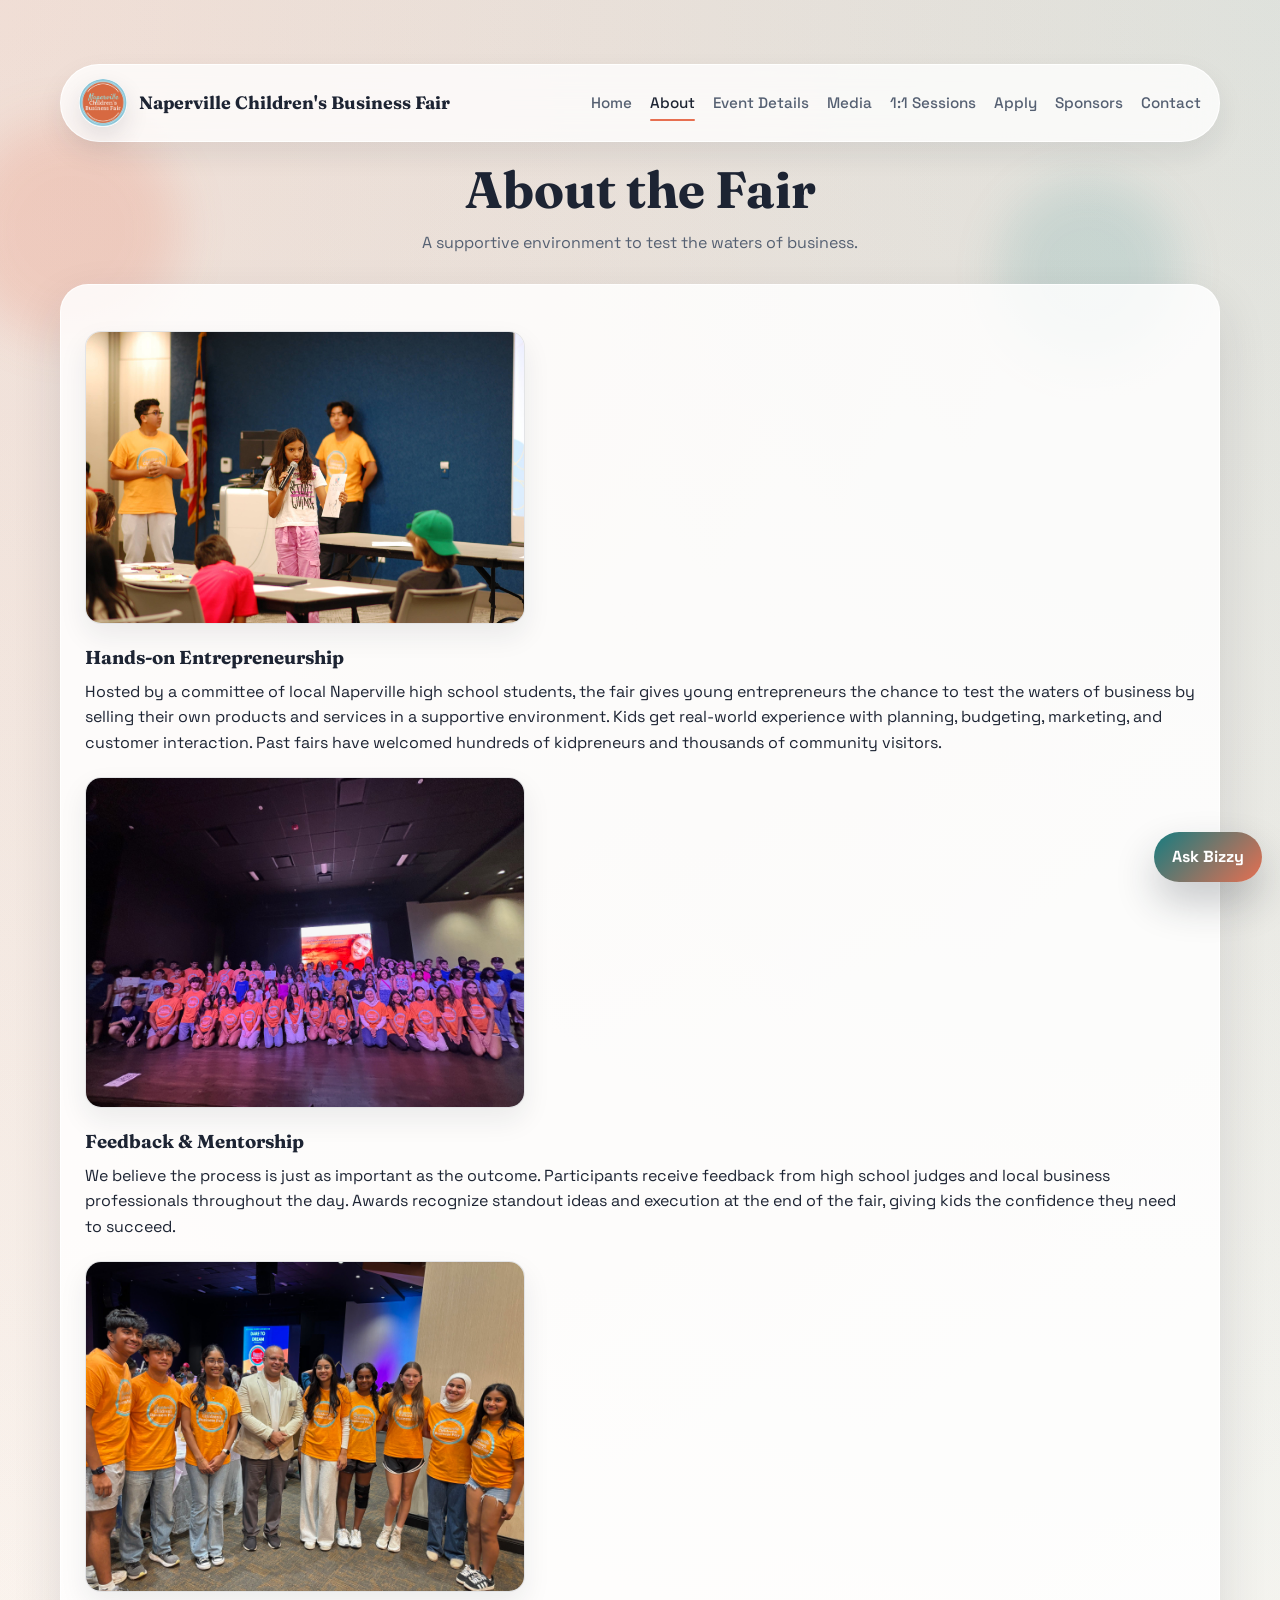
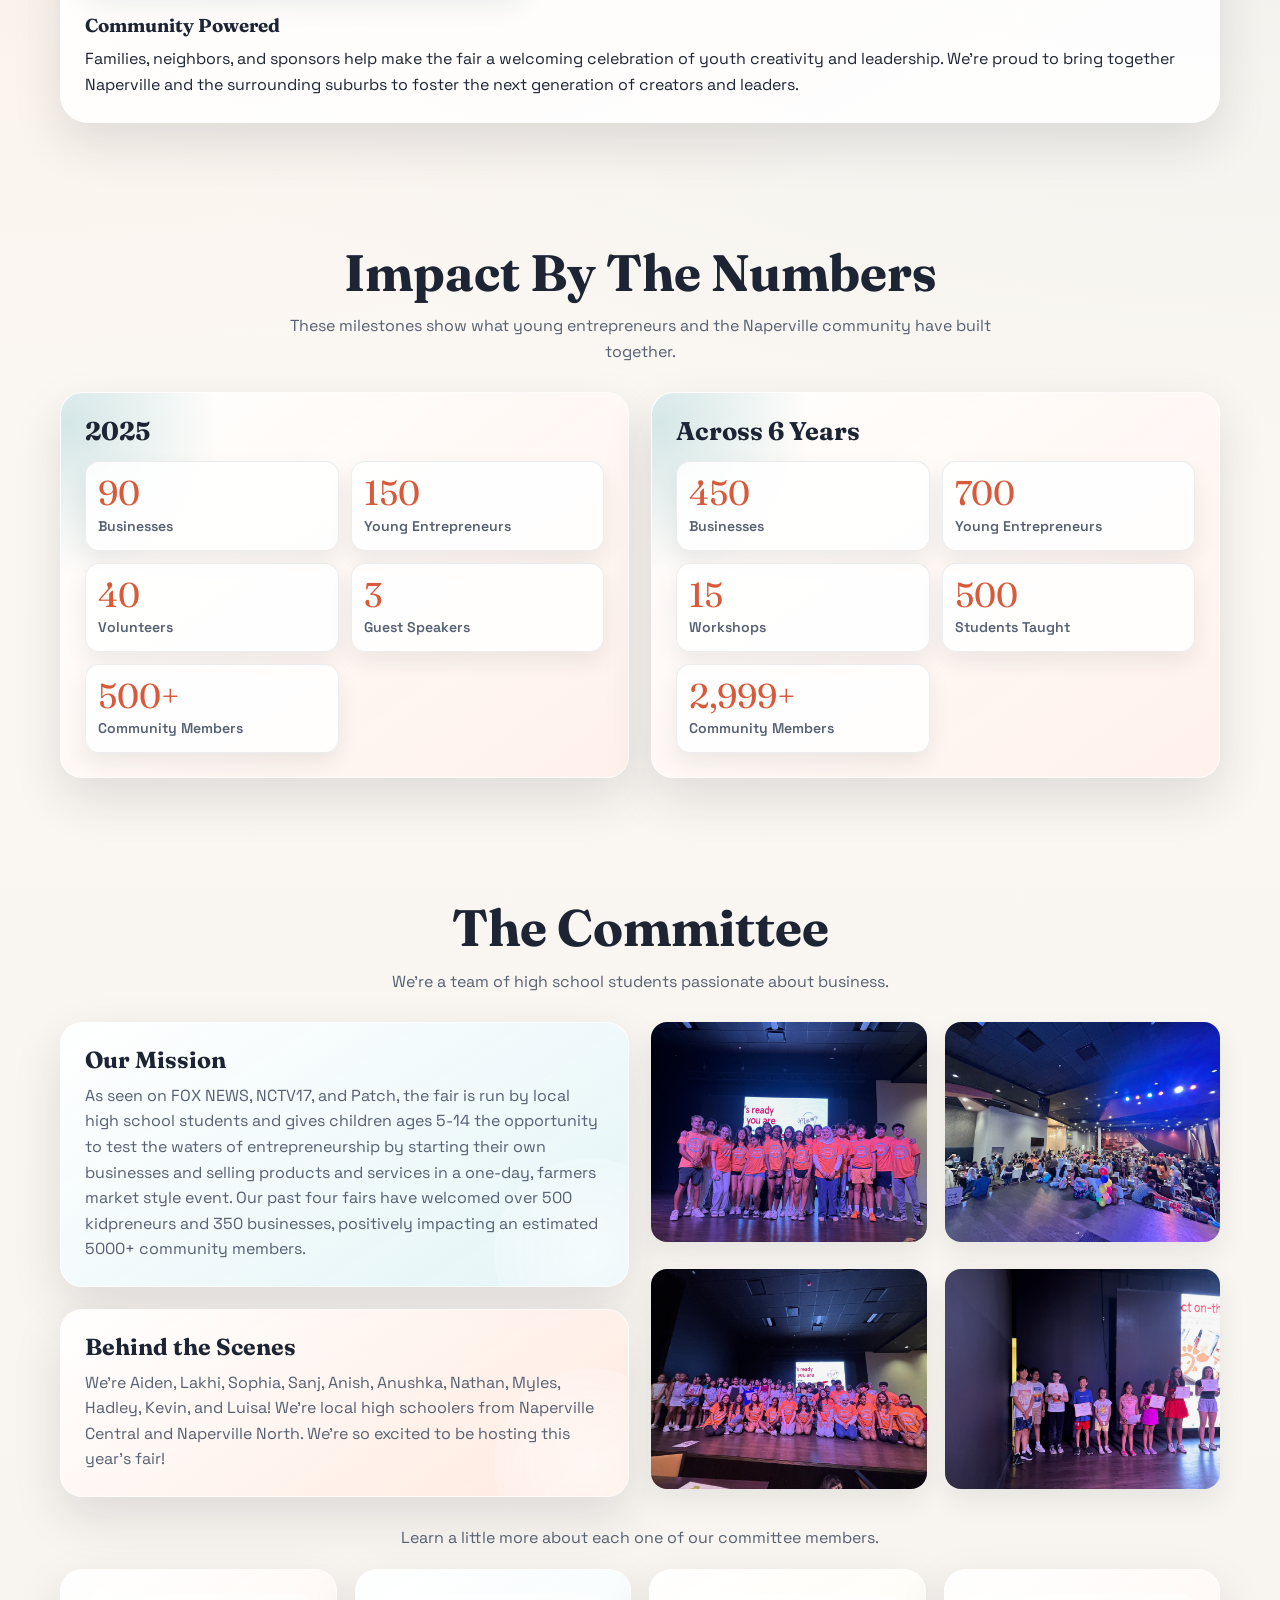
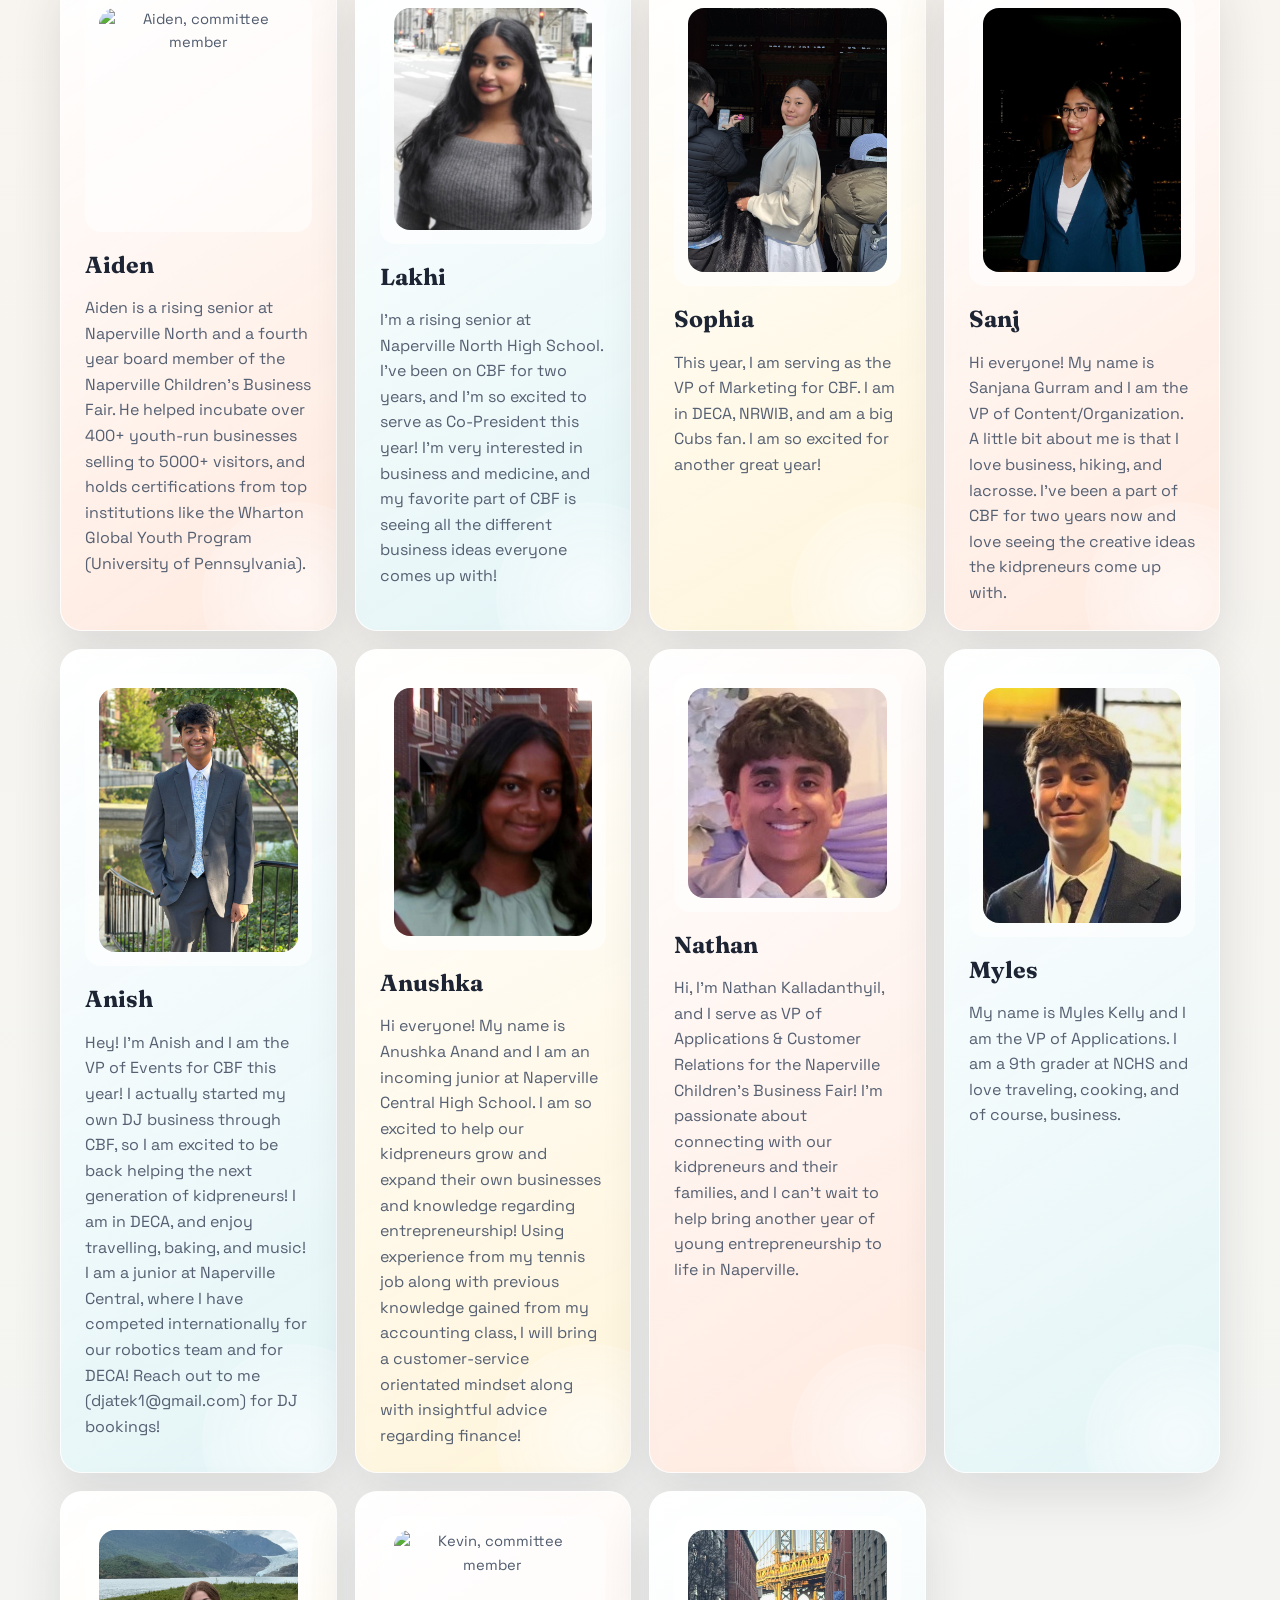
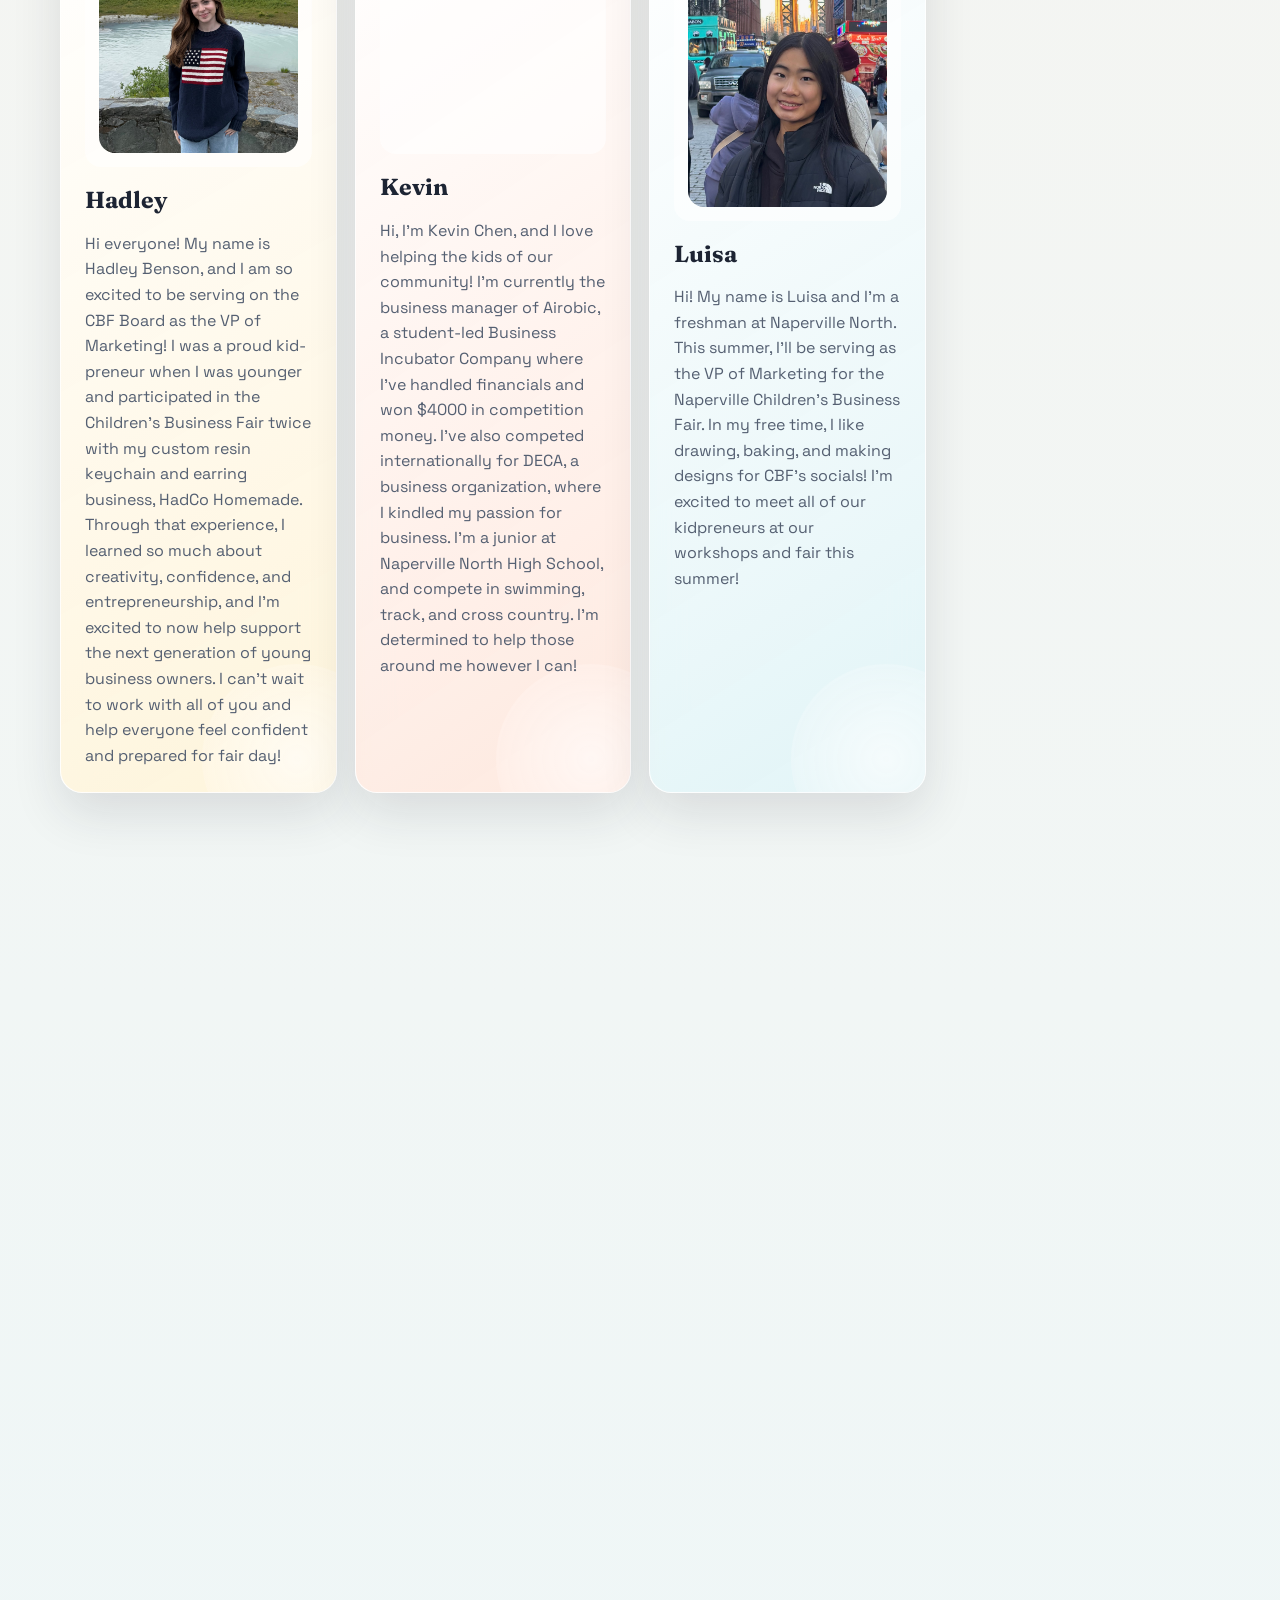
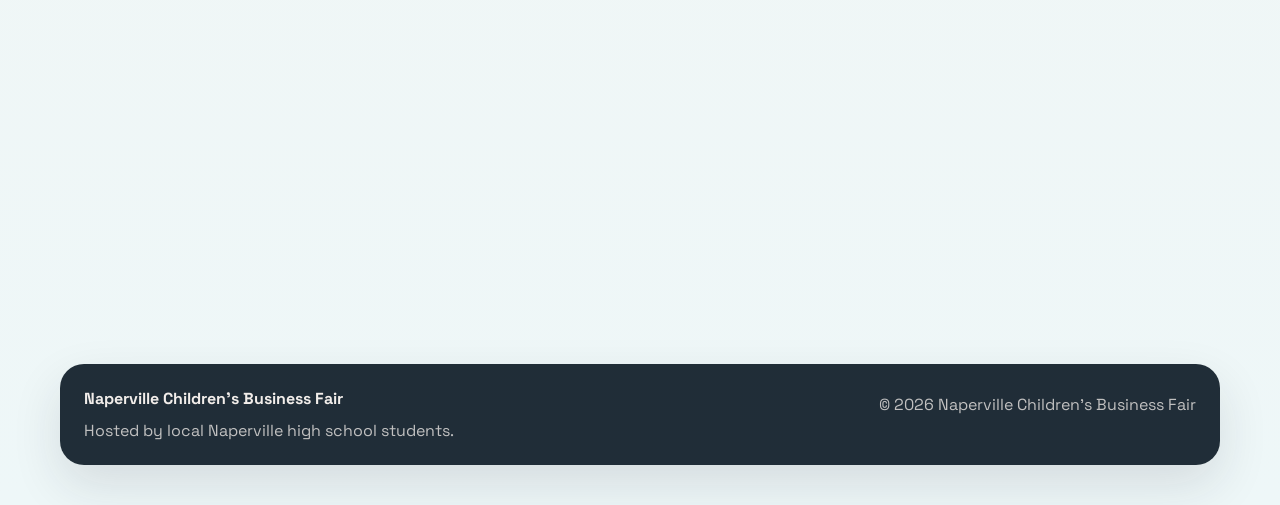
==== commit 6e225871: "updated luisa pic and spacing" ====
--- a/about.html
+++ b/about.html
@@ -326,7 +326,7 @@
             </article>
             <article class="committee-member gradient-card gradient-card--cool reveal">
               <div class="committee-member-photo-slot">
-                <img src="assets/luisa.jpg" alt="Luisa, committee member" />
+                <img src="assets/luisa.jpeg" alt="Luisa, committee member" />
               </div>
               <h3>Luisa</h3>
               <p>
--- a/styles.css
+++ b/styles.css
@@ -1042,6 +1042,10 @@
   display: flex;
   flex-direction: column;
   gap: 8px;
+}
+
+.committee-member h3 {
+  margin-top: 12px;
 }
 
 .committee-member-photo-slot {
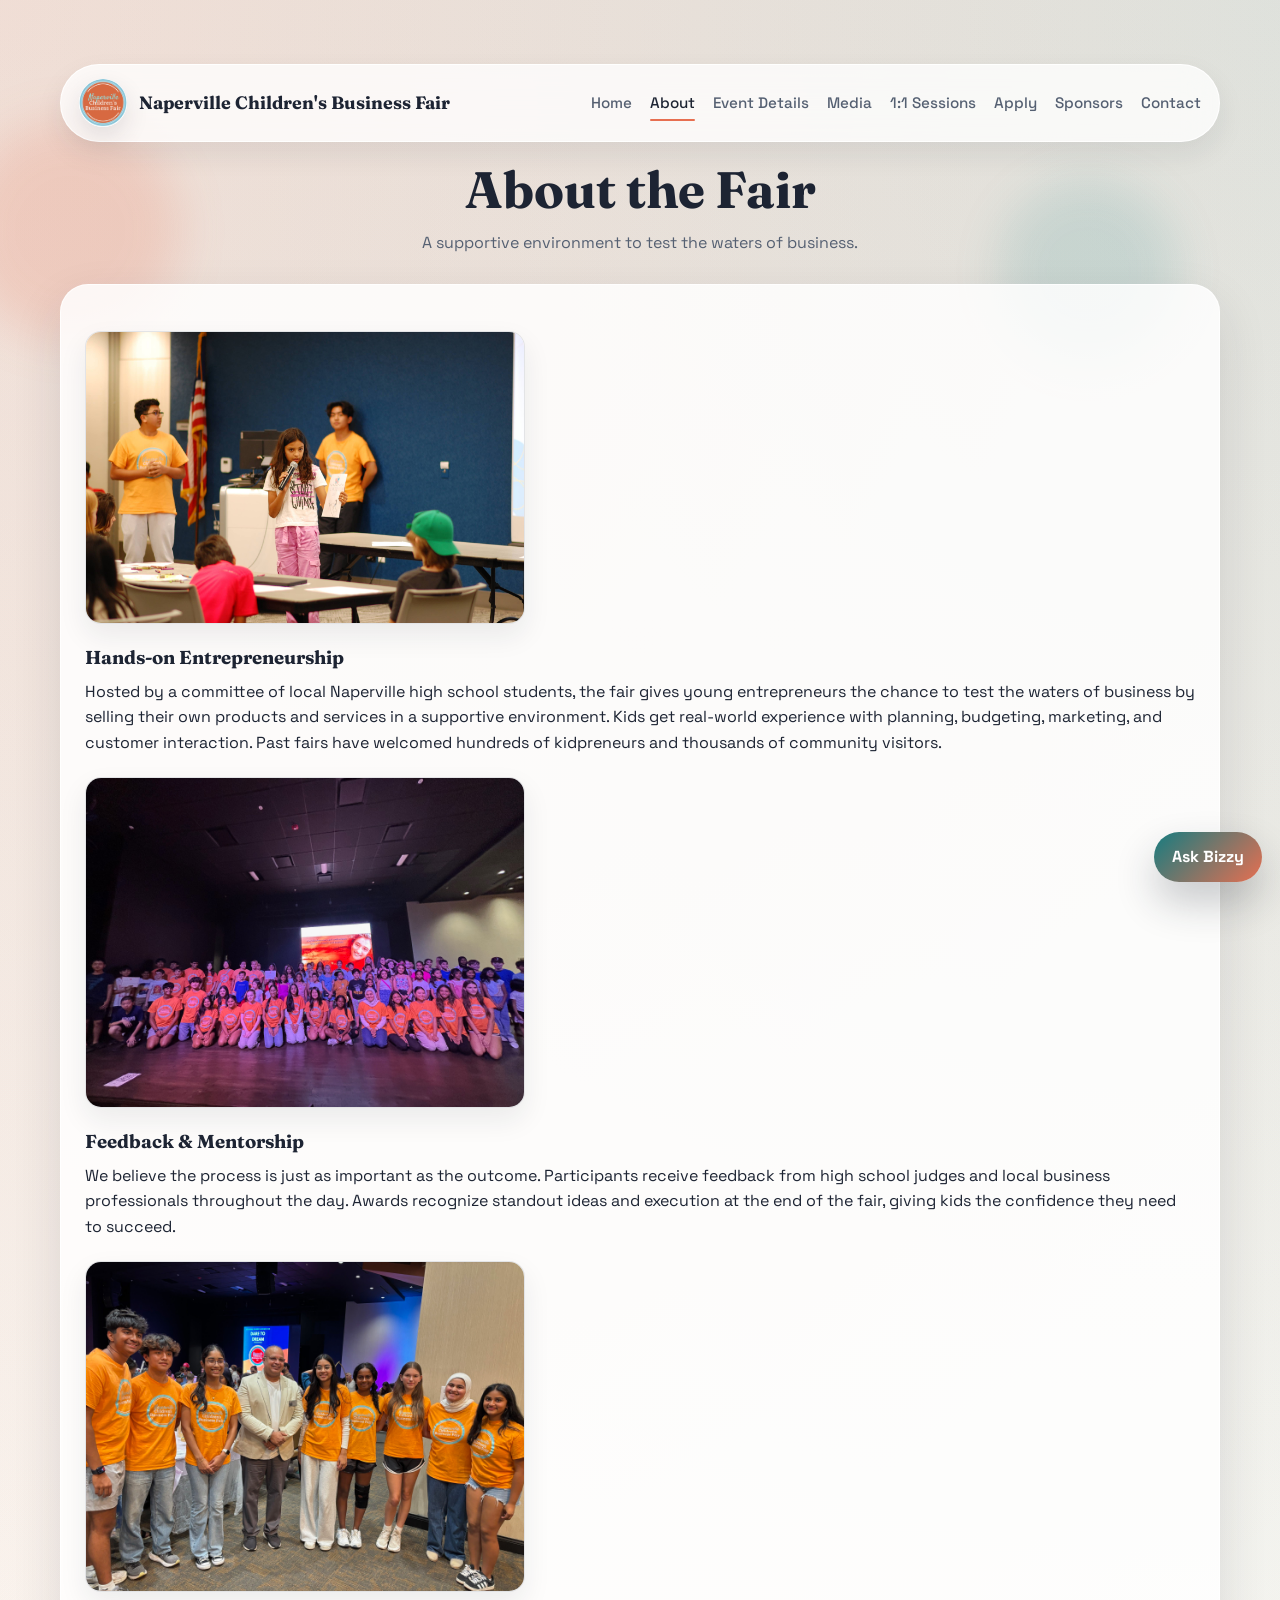
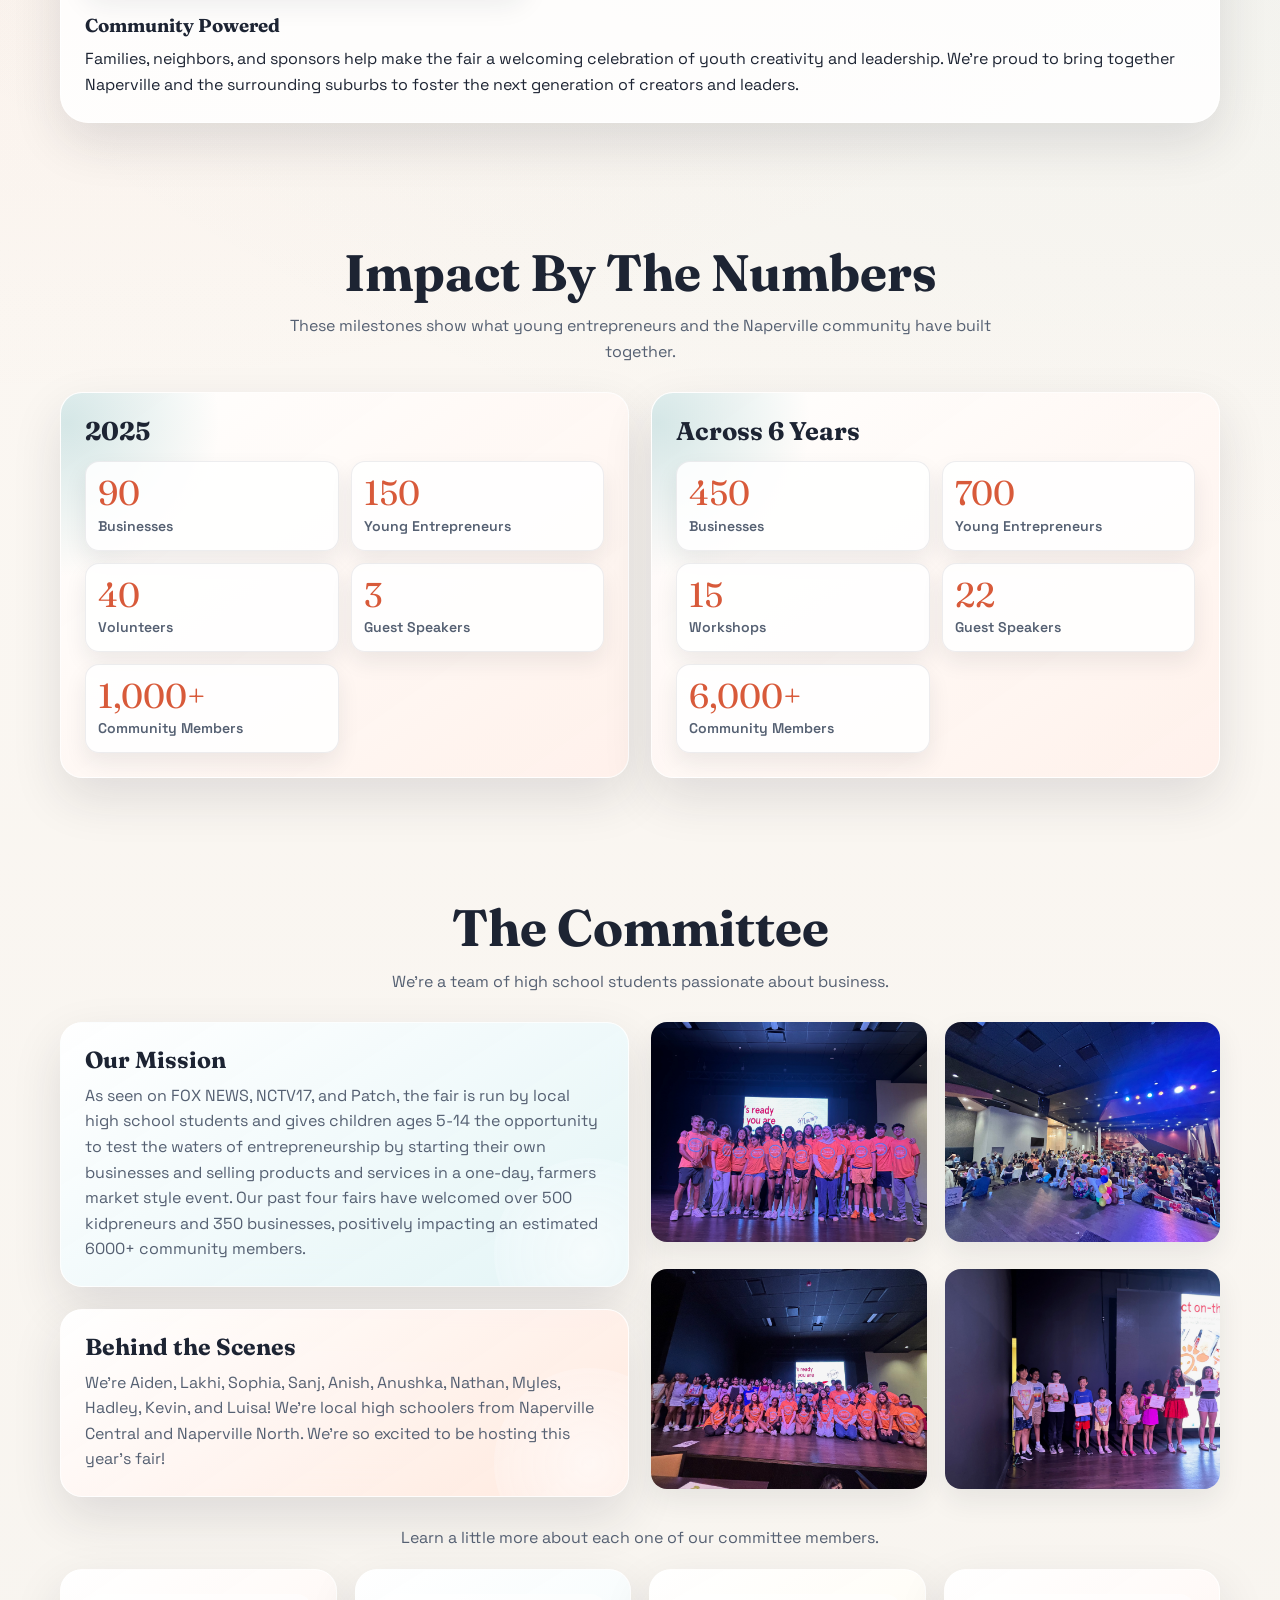
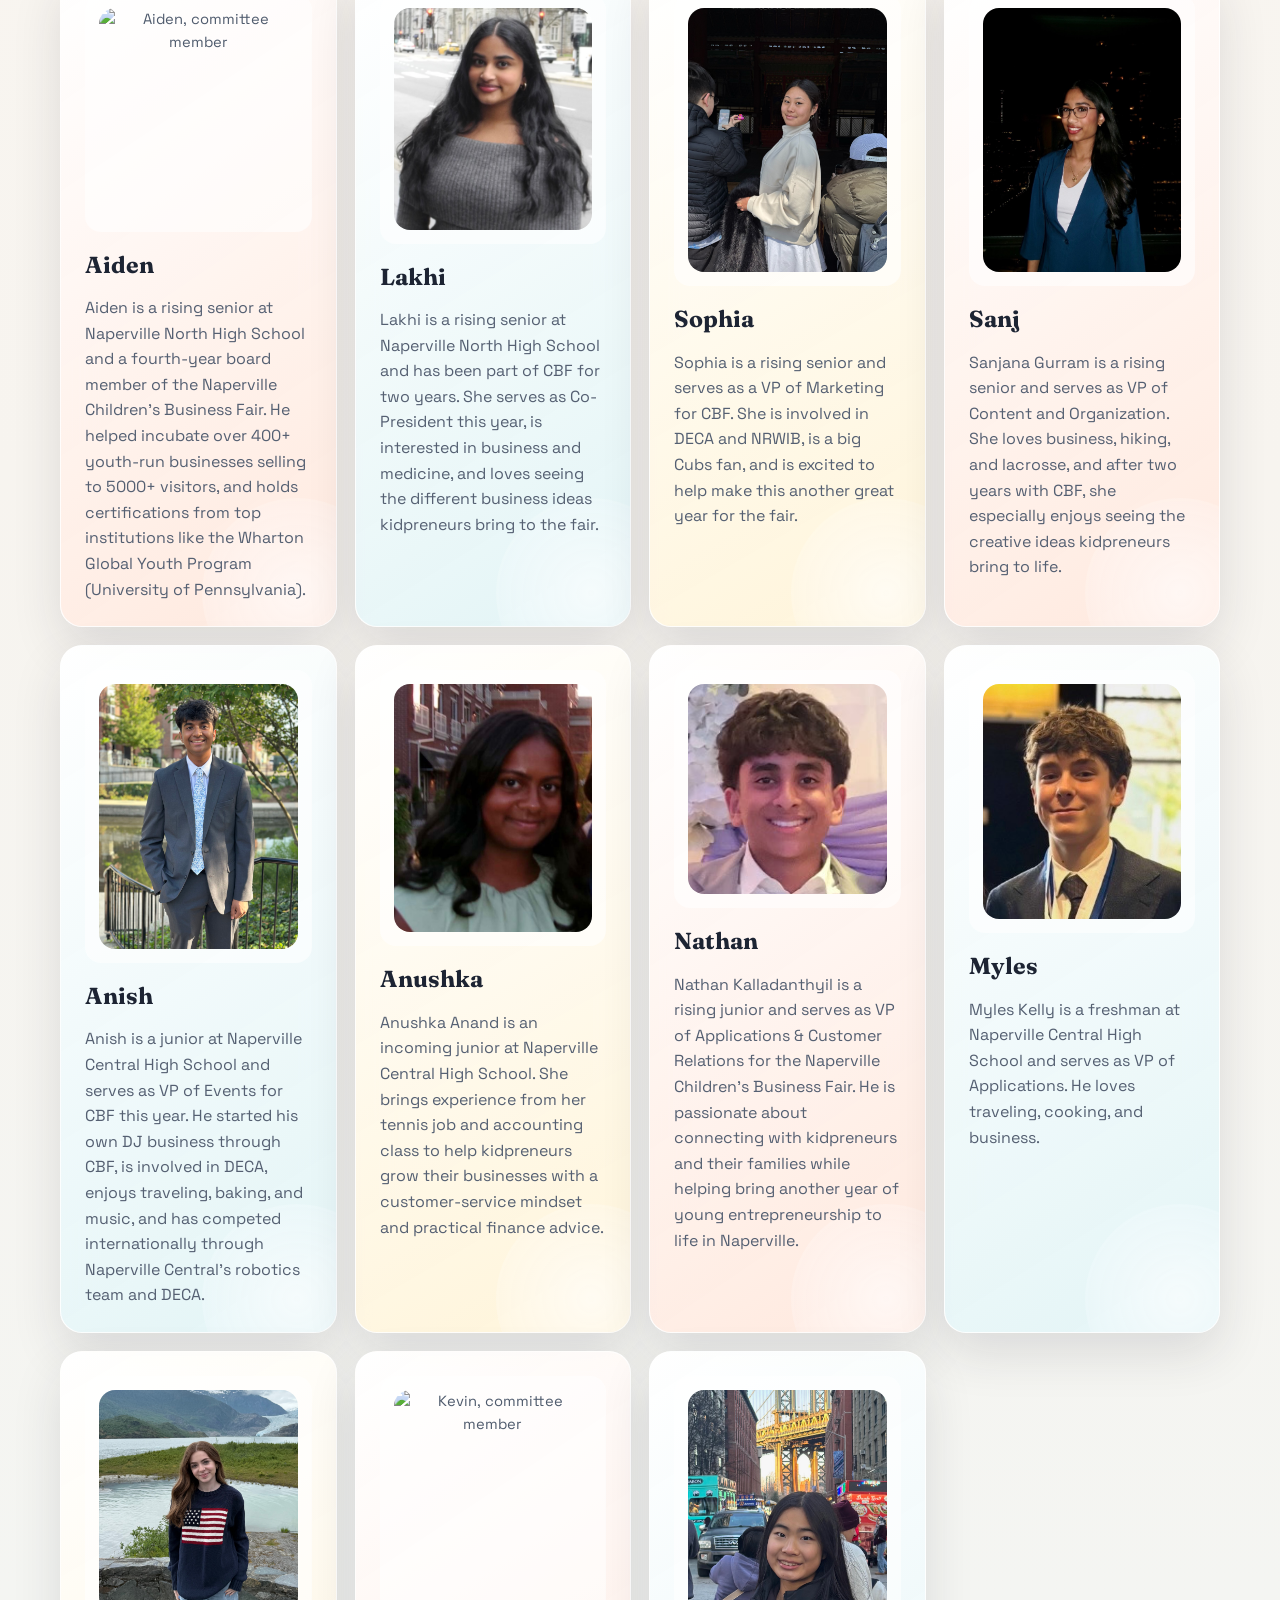
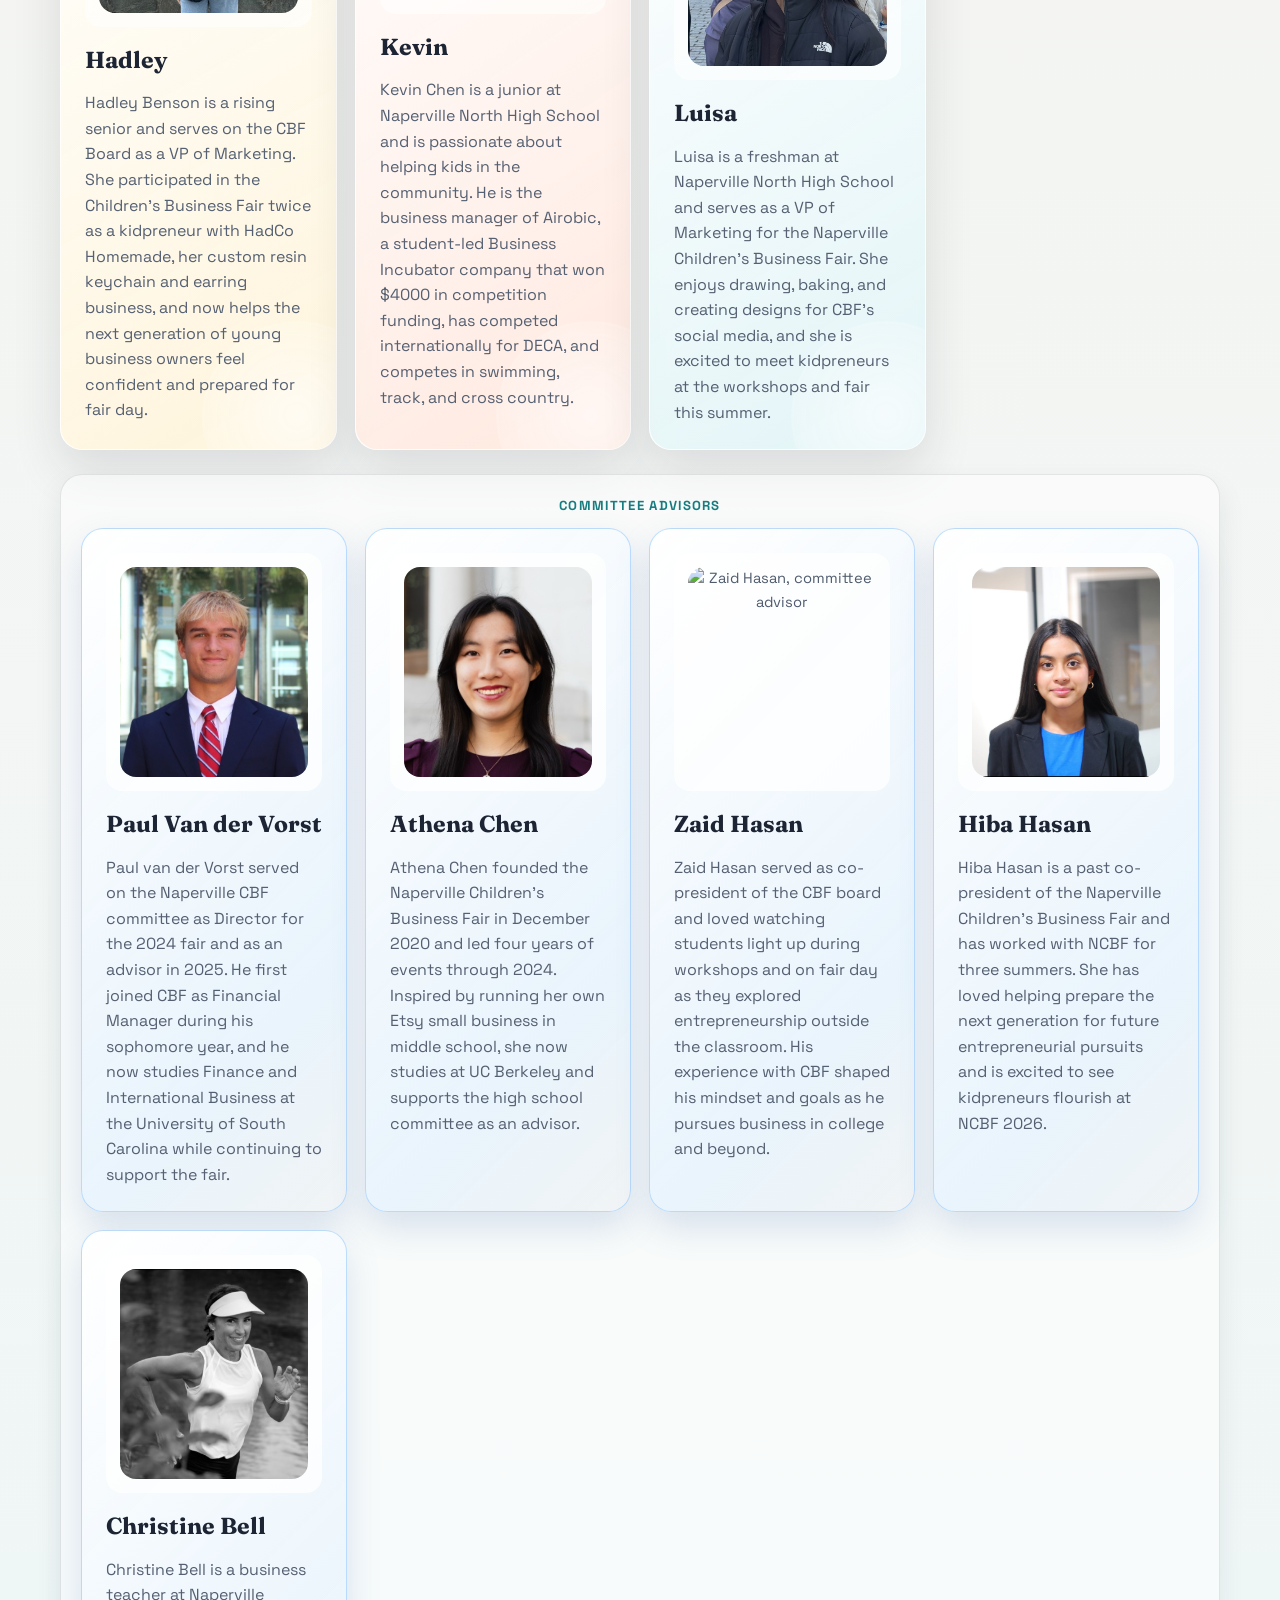
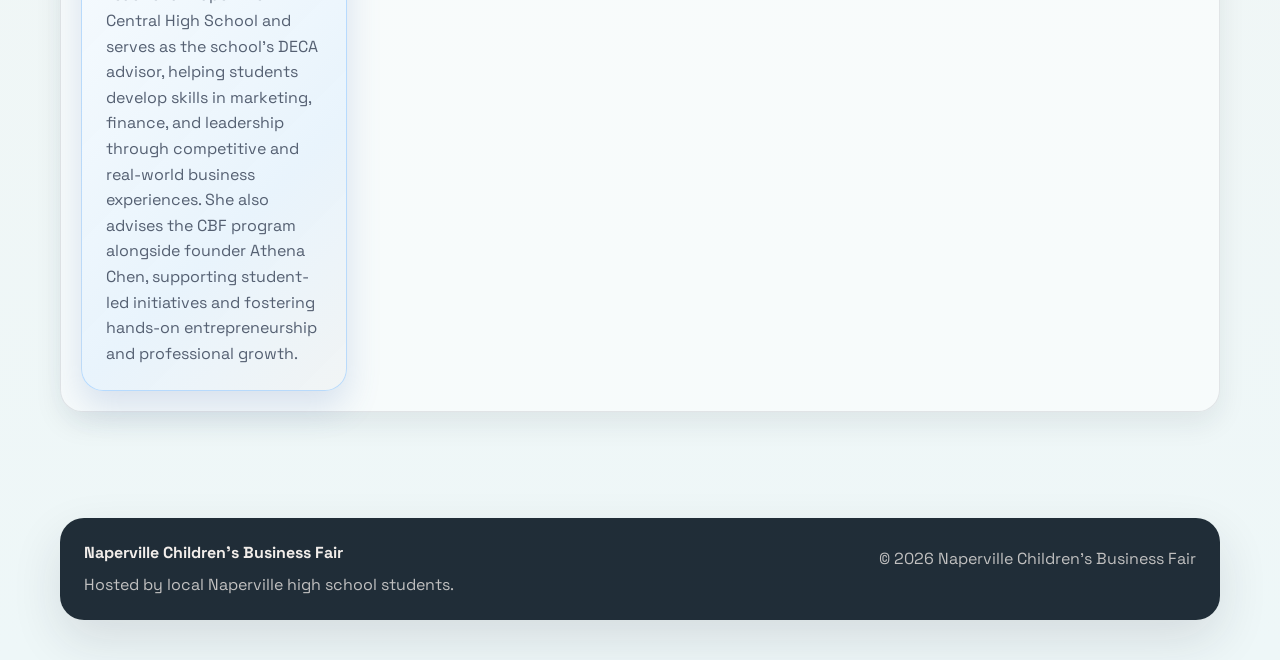
==== commit 6eee8fd5: "updated CBF website" ====
--- a/about.html
+++ b/about.html
@@ -111,7 +111,7 @@
                 <span class="stat-label">Guest Speakers</span>
               </div>
               <div class="stat-item">
-                <span class="stat-number" data-counter data-target="500" data-suffix="+">0+</span>
+                <span class="stat-number" data-counter data-target="1000" data-suffix="+">0+</span>
                 <span class="stat-label">Community Members</span>
               </div>
             </div>
@@ -133,11 +133,11 @@
                 <span class="stat-label">Workshops</span>
               </div>
               <div class="stat-item">
-                <span class="stat-number" data-counter data-target="500">0</span>
-                <span class="stat-label">Students Taught</span>
-              </div>
-              <div class="stat-item">
-                <span class="stat-number" data-counter data-target="3000" data-suffix="+">0+</span>
+                <span class="stat-number" data-counter data-target="22">0</span>
+                <span class="stat-label">Guest Speakers</span>
+              </div>
+              <div class="stat-item">
+                <span class="stat-number" data-counter data-target="6000" data-suffix="+">0+</span>
                 <span class="stat-label">Community Members</span>
               </div>
             </div>
@@ -161,7 +161,7 @@
                 their own businesses and selling products and services in a
                 one-day, farmers market style event. Our past four fairs have
                 welcomed over 500 kidpreneurs and 350 businesses, positively
-                impacting an estimated 5000+ community members.
+                impacting an estimated 6000+ community members.
               </p>
             </div>
             <div class="announcement-card gradient-card gradient-card--warm reveal">
@@ -192,8 +192,8 @@
               </div>
               <h3>Aiden</h3>
               <p>
-                Aiden is a rising senior at Naperville North and a fourth year
-                board member of the Naperville Children's Business Fair. He
+                Aiden is a rising senior at Naperville North High School and a
+                fourth-year board member of the Naperville Children's Business Fair. He
                 helped incubate over 400+ youth-run businesses selling to
                 5000+ visitors, and holds certifications from top institutions
                 like the Wharton Global Youth Program (University of
@@ -206,11 +206,11 @@
               </div>
               <h3>Lakhi</h3>
               <p>
-                I'm a rising senior at Naperville North High School. I've been
-                on CBF for two years, and I'm so excited to serve as
-                Co-President this year! I'm very interested in business and
-                medicine, and my favorite part of CBF is seeing all the
-                different business ideas everyone comes up with!
+                Lakhi is a rising senior at Naperville North High School and
+                has been part of CBF for two years. She serves as Co-President
+                this year, is interested in business and medicine, and loves
+                seeing the different business ideas kidpreneurs bring to the
+                fair.
               </p>
             </article>
             <article class="committee-member gradient-card gradient-card--sun reveal">
@@ -219,9 +219,9 @@
               </div>
               <h3>Sophia</h3>
               <p>
-                This year, I am serving as the VP of Marketing for CBF. I am
-                in DECA, NRWIB, and am a big Cubs fan. I am so excited for
-                another great year!
+                Sophia is a rising senior and serves as a VP of Marketing for
+                CBF. She is involved in DECA and NRWIB, is a big Cubs fan, and
+                is excited to help make this another great year for the fair.
               </p>
             </article>
             <article class="committee-member gradient-card gradient-card--warm reveal">
@@ -230,11 +230,10 @@
               </div>
               <h3>Sanj</h3>
               <p>
-                Hi everyone! My name is Sanjana Gurram and I am the VP of
-                Content/Organization. A little bit about me is that I love
-                business, hiking, and lacrosse. I've been a part of CBF for
-                two years now and love seeing the creative ideas the
-                kidpreneurs come up with.
+                Sanjana Gurram is a rising senior and serves as VP of Content
+                and Organization. She loves business, hiking, and lacrosse, and
+                after two years with CBF, she especially enjoys seeing the creative ideas
+                kidpreneurs bring to life.
               </p>
             </article>
             <article class="committee-member gradient-card gradient-card--cool reveal">
@@ -243,11 +242,11 @@
               </div>
               <h3>Anish</h3>
               <p>
-                Hey! I'm Anish and I am the VP of Events for CBF this year! I actually started
-                my own DJ business through CBF, so I am excited to be back
-                helping the next generation of kidpreneurs! I am in DECA, and enjoy travelling, baking,
-                and music! I am a junior at Naperville Central, where I have competed internationally for our robotics
-                team and for DECA! Reach out to me (djatek1@gmail.com) for DJ bookings!
+                Anish is a junior at Naperville Central High School and serves
+                as VP of Events for CBF this year. He started his own DJ
+                business through CBF, is involved in DECA, enjoys traveling,
+                baking, and music, and has competed internationally through
+                Naperville Central's robotics team and DECA.
               </p>
             </article>
             <article class="committee-member gradient-card gradient-card--sun reveal">
@@ -256,13 +255,10 @@
               </div>
               <h3>Anushka</h3>
               <p>
-                Hi everyone! My name is Anushka Anand and I am an incoming
-                junior at Naperville Central High School. I am so excited to
-                help our kidpreneurs grow and expand their own businesses and
-                knowledge regarding entrepreneurship! Using experience from my
-                tennis job along with previous knowledge gained from my
-                accounting class, I will bring a customer-service orientated
-                mindset along with insightful advice regarding finance!
+                Anushka Anand is an incoming junior at Naperville Central High
+                School. She brings experience from her tennis job and
+                accounting class to help kidpreneurs grow their businesses with
+                a customer-service mindset and practical finance advice.
               </p>
             </article>
             <article class="committee-member gradient-card gradient-card--warm reveal">
@@ -271,11 +267,11 @@
               </div>
               <h3>Nathan</h3>
               <p>
-                Hi, I'm Nathan Kalladanthyil, and I serve as VP of Applications
-                &amp; Customer Relations for the Naperville Children's Business
-                Fair! I'm passionate about connecting with our kidpreneurs and
-                their families, and I can't wait to help bring another year of
-                young entrepreneurship to life in Naperville.
+                Nathan Kalladanthyil is a rising junior and serves as VP of
+                Applications &amp; Customer Relations for the Naperville Children's Business Fair.
+                He is passionate about connecting with kidpreneurs and their
+                families while helping bring another year of young
+                entrepreneurship to life in Naperville.
               </p>
             </article>
             <article class="committee-member gradient-card gradient-card--cool reveal">
@@ -284,9 +280,9 @@
               </div>
               <h3>Myles</h3>
               <p>
-                My name is Myles Kelly and I am the VP of Applications. I am a
-                9th grader at NCHS and love traveling, cooking, and of course,
-                business.
+                Myles Kelly is a freshman at Naperville Central High School and
+                serves as VP of Applications. He loves traveling, cooking,
+                and business.
               </p>
             </article>
             <article class="committee-member gradient-card gradient-card--sun reveal">
@@ -295,16 +291,12 @@
               </div>
               <h3>Hadley</h3>
               <p>
-                Hi everyone! My name is Hadley Benson, and I am so excited to
-                be serving on the CBF Board as the VP of Marketing! I was a
-                proud kid-preneur when I was younger and participated in the
-                Children's Business Fair twice with my custom resin keychain
-                and earring business, HadCo Homemade. Through that experience,
-                I learned so much about creativity, confidence, and
-                entrepreneurship, and I'm excited to now help support the next
-                generation of young business owners. I can't wait to work with
-                all of you and help everyone feel confident and prepared for
-                fair day!
+                Hadley Benson is a rising senior and serves on the CBF Board as
+                a VP of Marketing. She participated in the Children's Business
+                Fair twice as a kidpreneur with HadCo Homemade, her custom
+                resin keychain and earring business, and now helps the next
+                generation of young business owners feel confident and prepared
+                for fair day.
               </p>
             </article>
             <article class="committee-member gradient-card gradient-card--warm reveal">
@@ -313,15 +305,12 @@
               </div>
               <h3>Kevin</h3>
               <p>
-                Hi, I'm Kevin Chen, and I love helping the kids of our
-                community! I'm currently the business manager of Airobic, a
-                student-led Business Incubator Company where I've handled
-                financials and won $4000 in competition money. I've also
-                competed internationally for DECA, a business organization,
-                where I kindled my passion for business. I'm a junior at
-                Naperville North High School, and compete in swimming, track,
-                and cross country. I'm determined to help those around me
-                however I can!
+                Kevin Chen is a junior at Naperville North High School and is
+                passionate about helping kids in the community. He is the
+                business manager of Airobic, a student-led Business Incubator
+                company that won $4000 in competition funding, has competed
+                internationally for DECA, and competes in swimming, track, and
+                cross country.
               </p>
             </article>
             <article class="committee-member gradient-card gradient-card--cool reveal">
@@ -330,12 +319,11 @@
               </div>
               <h3>Luisa</h3>
               <p>
-                Hi! My name is Luisa and I'm a freshman at Naperville North.
-                This summer, I'll be serving as the VP of Marketing for the
-                Naperville Children's Business Fair. In my free time, I like
-                drawing, baking, and making designs for CBF's socials! I'm
-                excited to meet all of our kidpreneurs at our workshops and fair
-                this summer!
+                Luisa is a freshman at Naperville North High School and serves
+                as a VP of Marketing for the Naperville Children's Business
+                Fair. She enjoys drawing, baking, and creating designs for
+                CBF's social media, and she is excited to meet kidpreneurs at
+                the workshops and fair this summer.
               </p>
             </article>
           </div>
@@ -349,16 +337,12 @@
                 </div>
                 <h3>Paul Van der Vorst</h3>
                 <p>
-                  Hello! My name is Paul van der Vorst, I served on the
-                  Naperville CBF committee as Director for the 2024 fair and as
-                  an Advisor to the committee in 2025. I started out with CBF
-                  my sophomore year where Athena Chen invited me to help out
-                  and I served as the Financial Manager. Getting to see the
-                  program grow as well as many of the kidpreneurs grow
-                  alongside, I continue to be impressed by the next group of
-                  entrepreneurs entering our community! Currently I am studying
-                  Finance and International Business at the University of South
-                  Carolina and am excited to continue keeping up with the fair!
+                  Paul van der Vorst served on the Naperville CBF committee as
+                  Director for the 2024 fair and as an advisor in 2025. He
+                  first joined CBF as Financial Manager during his sophomore
+                  year, and he now studies Finance and International Business
+                  at the University of South Carolina while continuing to
+                  support the fair.
                 </p>
               </article>
               <article class="committee-member advisor-card">
@@ -367,11 +351,11 @@
                 </div>
                 <h3>Athena Chen</h3>
                 <p>
-                  In December 2020, I founded the Naperville Children’s Business Fair and 
-                  ran 4 years of events until 2024. I was inspired to start this event having 
-                  run my own Etsy small business in middle school. I’m now away at UC-Berkeley, 
-                  so I’m so excited to be serving in my new position as an advisor to the 
-                  high school committee!
+                  Athena Chen founded the Naperville Children's Business Fair
+                  in December 2020 and led four years of events through 2024.
+                  Inspired by running her own Etsy small business in middle
+                  school, she now studies at UC Berkeley and supports the high
+                  school committee as an advisor.
                 </p>
               </article>
               <article class="committee-member advisor-card">
@@ -380,13 +364,11 @@
                 </div>
                 <h3>Zaid Hasan</h3>
                 <p>
-                  I loved serving as co-president of the CBF board: the best
-                  part was watching all of the students' faces light up in
-                  workshops and on fair day as they explored entrepreneurship
-                  outside of the classroom. The experience I had on board
-                  shaped my mindset and goals as I pursue business in college
-                  and beyond. I couldn't be more grateful to have had a part in
-                  CBF, and am excited to see where it goes next!
+                  Zaid Hasan served as co-president of the CBF board and loved
+                  watching students light up during workshops and on fair day
+                  as they explored entrepreneurship outside the classroom. His
+                  experience with CBF shaped his mindset and goals as he
+                  pursues business in college and beyond.
                 </p>
               </article>
               <article class="committee-member advisor-card">
@@ -395,15 +377,26 @@
                 </div>
                 <h3>Hiba Hasan</h3>
                 <p>
-                  Hey! I'm Hiba, one of the past co-presidents of the
-                  Naperville Children's Business Fair! I have worked with NCBF
-                  for the past three summers and have loved helping prepare our
-                  next generation for their future entrepreneurial pursuits.
-                  Three years ago, I would have never imagined the growth our
-                  organization would see or the number of kidpreneurs, parents,
-                  local businesses, and community members who would take part
-                  in making our fair better each and every year. I cannot wait
-                  to see our amazing kidpreneurs flourish at NCBF 2026!
+                  Hiba Hasan is a past co-president of the Naperville
+                  Children's Business Fair and has worked with NCBF for three
+                  summers. She has loved helping prepare the next generation
+                  for future entrepreneurial pursuits and is excited to see
+                  kidpreneurs flourish at NCBF 2026.
+                </p>
+              </article>
+              <article class="committee-member advisor-card">
+                <div class="committee-member-photo-slot">
+                  <img src="assets/bell.png" alt="Christine Bell, committee advisor" />
+                </div>
+                <h3>Christine Bell</h3>
+                <p>
+                  Christine Bell is a business teacher at Naperville Central
+                  High School and serves as the school's DECA advisor, helping
+                  students develop skills in marketing, finance, and leadership
+                  through competitive and real-world business experiences. She
+                  also advises the CBF program alongside founder Athena Chen,
+                  supporting student-led initiatives and fostering hands-on
+                  entrepreneurship and professional growth.
                 </p>
               </article>
             </div>
--- a/styles.css
+++ b/styles.css
@@ -515,6 +515,11 @@
   z-index: 2;
 }
 
+.hero-grid--single {
+  max-width: min(980px, var(--max-width));
+  grid-template-columns: 1fr;
+}
+
 .hero-copy,
 .hero-card {
   padding: 34px;
@@ -523,6 +528,10 @@
   border: 1px solid rgba(255, 255, 255, 0.8);
   box-shadow: var(--shadow);
   backdrop-filter: blur(18px);
+}
+
+.hero-copy--launch.reveal--visible {
+  animation: heroLaunch 1.05s cubic-bezier(0.18, 0.9, 0.22, 1) both;
 }
 
 .eyebrow {
@@ -1217,6 +1226,10 @@
   font-weight: 700;
 }
 
+.event-flyer-link {
+  justify-content: center;
+}
+
 .mailing-list-form {
   display: grid;
   gap: 14px;
@@ -1262,6 +1275,199 @@
 .media-stack {
   display: grid;
   gap: 22px;
+}
+
+.media-viewer {
+  margin-top: 18px;
+}
+
+.media-viewer-toolbar {
+  display: flex;
+  align-items: center;
+  justify-content: space-between;
+  gap: 16px;
+  flex-wrap: wrap;
+  margin-bottom: 16px;
+}
+
+.media-viewer-filters {
+  display: flex;
+  gap: 10px;
+  flex-wrap: wrap;
+}
+
+.media-viewer-filter {
+  border: 1px solid rgba(29, 36, 51, 0.1);
+  border-radius: 999px;
+  padding: 9px 14px;
+  background: rgba(255, 255, 255, 0.72);
+  color: var(--text);
+  font: inherit;
+  font-weight: 700;
+  cursor: pointer;
+  transition: transform 0.2s ease, background 0.2s ease, color 0.2s ease;
+}
+
+.media-viewer-filter:hover,
+.media-viewer-filter.is-active {
+  transform: translateY(-1px);
+  background: var(--teal);
+  color: #fff;
+}
+
+.media-viewer-count {
+  margin: 0;
+  color: var(--text-soft);
+  font-size: 0.92rem;
+}
+
+.media-viewer-grid {
+  display: grid;
+  grid-template-columns: repeat(auto-fill, minmax(150px, 1fr));
+  gap: 12px;
+  max-height: 720px;
+  overflow: auto;
+  padding: 4px 4px 10px;
+}
+
+.media-viewer-tile {
+  position: relative;
+  aspect-ratio: 4 / 3;
+  overflow: hidden;
+  border: 0;
+  border-radius: 16px;
+  background: rgba(16, 25, 34, 0.14);
+  box-shadow: var(--shadow-soft);
+  cursor: pointer;
+  padding: 0;
+  transition: transform 0.22s ease, box-shadow 0.22s ease;
+}
+
+.media-viewer-tile:hover {
+  transform: translateY(-3px) scale(1.01);
+  box-shadow: 0 18px 34px rgba(29, 36, 51, 0.18);
+}
+
+.media-viewer-tile img,
+.media-viewer-tile video {
+  width: 100%;
+  height: 100%;
+  display: block;
+  object-fit: cover;
+}
+
+.media-viewer-badge {
+  position: absolute;
+  left: 10px;
+  bottom: 10px;
+  padding: 5px 9px;
+  border-radius: 999px;
+  background: rgba(16, 25, 34, 0.72);
+  color: #fff;
+  font-size: 0.76rem;
+  font-weight: 700;
+  backdrop-filter: blur(8px);
+}
+
+body.media-viewer-open {
+  overflow: hidden;
+}
+
+.media-lightbox {
+  position: fixed;
+  inset: 0;
+  z-index: 350;
+  display: flex;
+  align-items: center;
+  justify-content: center;
+  padding: 24px;
+  background: rgba(16, 25, 34, 0.82);
+  backdrop-filter: blur(12px);
+}
+
+.media-lightbox.is-hidden {
+  display: none;
+}
+
+.media-lightbox__panel {
+  position: relative;
+  width: min(1120px, 96vw);
+  height: min(820px, 88vh);
+  display: grid;
+  grid-template-rows: minmax(0, 1fr) auto;
+  gap: 12px;
+}
+
+.media-lightbox__stage {
+  display: flex;
+  align-items: center;
+  justify-content: center;
+  min-height: 0;
+  overflow: hidden;
+  border-radius: var(--radius-md);
+  background: rgba(5, 11, 17, 0.95);
+  border: 1px solid rgba(255, 255, 255, 0.12);
+  box-shadow: var(--shadow);
+}
+
+.media-lightbox__stage img,
+.media-lightbox__stage video {
+  max-width: 100%;
+  max-height: 100%;
+  width: auto;
+  height: auto;
+  object-fit: contain;
+}
+
+.media-lightbox__caption {
+  margin: 0;
+  text-align: center;
+  color: rgba(255, 255, 255, 0.86);
+  font-weight: 700;
+}
+
+.media-lightbox__close,
+.media-lightbox__nav {
+  position: absolute;
+  border: 1px solid rgba(255, 255, 255, 0.24);
+  background: rgba(255, 255, 255, 0.88);
+  color: var(--text);
+  font: inherit;
+  font-weight: 800;
+  box-shadow: var(--shadow-soft);
+  cursor: pointer;
+}
+
+.media-lightbox__close {
+  top: -12px;
+  right: -12px;
+  width: 42px;
+  height: 42px;
+  border-radius: 999px;
+}
+
+.media-lightbox__nav {
+  top: 50%;
+  width: 44px;
+  height: 58px;
+  border-radius: 999px;
+  transform: translateY(-50%);
+}
+
+.media-lightbox__nav--prev {
+  left: -14px;
+}
+
+.media-lightbox__nav--next {
+  right: -14px;
+}
+
+.flyer-lightbox__panel {
+  width: min(760px, 96vw);
+}
+
+.flyer-lightbox__stage {
+  background: rgba(255, 255, 255, 0.96);
 }
 
 .tier-list {
@@ -1472,6 +1678,29 @@
   }
   50% {
     background-position: 100% 50%;
+  }
+}
+
+@keyframes heroLaunch {
+  0% {
+    opacity: 0;
+    transform: translate3d(-18px, 46px, 0) scale(0.94) rotate(-1.5deg);
+    filter: blur(8px);
+    box-shadow: 0 18px 42px rgba(29, 36, 51, 0.12);
+  }
+  52% {
+    opacity: 1;
+    transform: translate3d(8px, -12px, 0) scale(1.02) rotate(0.5deg);
+    filter: blur(0);
+    box-shadow: 0 34px 70px rgba(231, 111, 81, 0.22);
+  }
+  76% {
+    transform: translate3d(-2px, 4px, 0) scale(0.995) rotate(-0.15deg);
+  }
+  100% {
+    opacity: 1;
+    transform: translate3d(0, 0, 0) scale(1) rotate(0);
+    filter: blur(0);
   }
 }
 
@@ -1650,6 +1879,33 @@
   .stat-grid {
     grid-template-columns: 1fr;
   }
+
+  .media-viewer-grid {
+    grid-template-columns: repeat(auto-fill, minmax(118px, 1fr));
+    max-height: 620px;
+  }
+
+  .media-lightbox {
+    padding: 12px;
+  }
+
+  .media-lightbox__panel {
+    width: 100%;
+    height: 84vh;
+  }
+
+  .media-lightbox__close {
+    top: 8px;
+    right: 8px;
+  }
+
+  .media-lightbox__nav--prev {
+    left: 8px;
+  }
+
+  .media-lightbox__nav--next {
+    right: 8px;
+  }
 }
 
 @media (prefers-reduced-motion: reduce) {
@@ -1673,6 +1929,7 @@
   .gradient-card,
   .brag-card::before,
   .stat-item,
+  .hero-copy--launch,
   .advisor-card,
   .sponsor-marquee-track {
     animation: none;
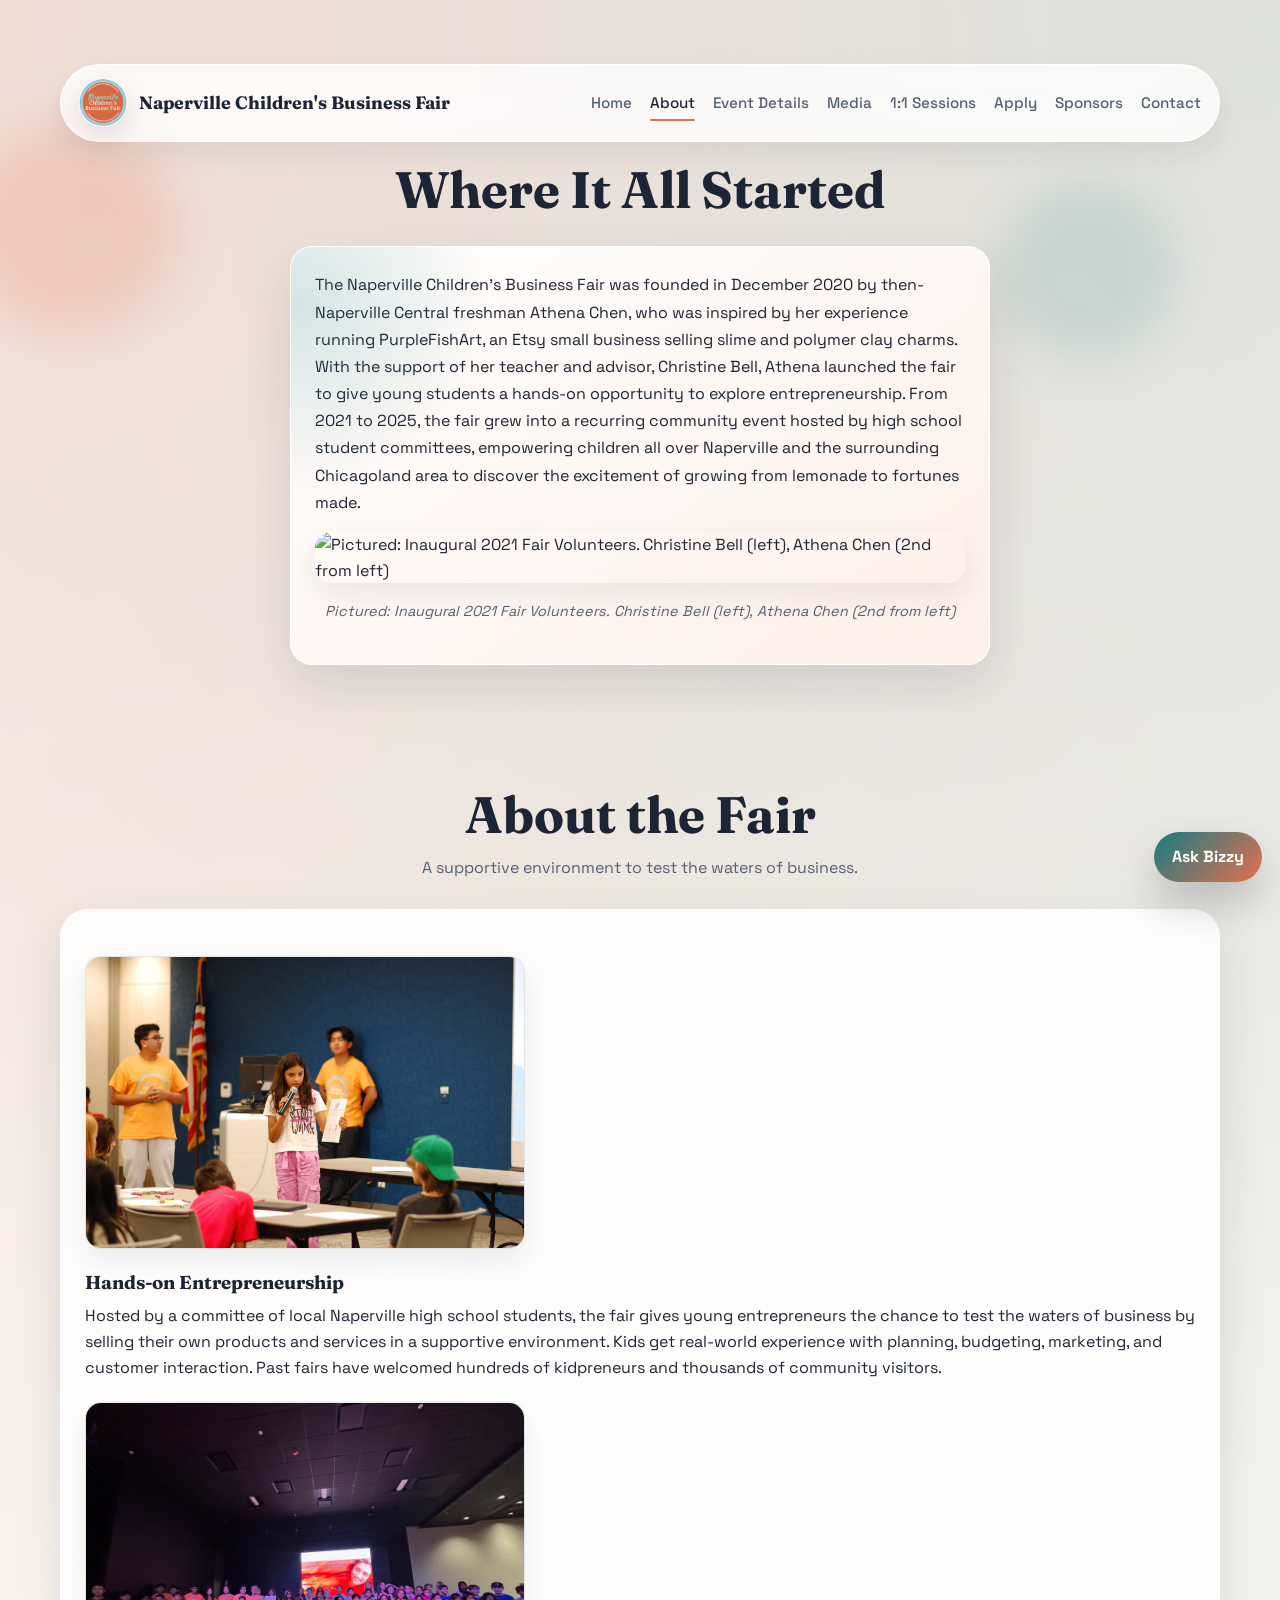
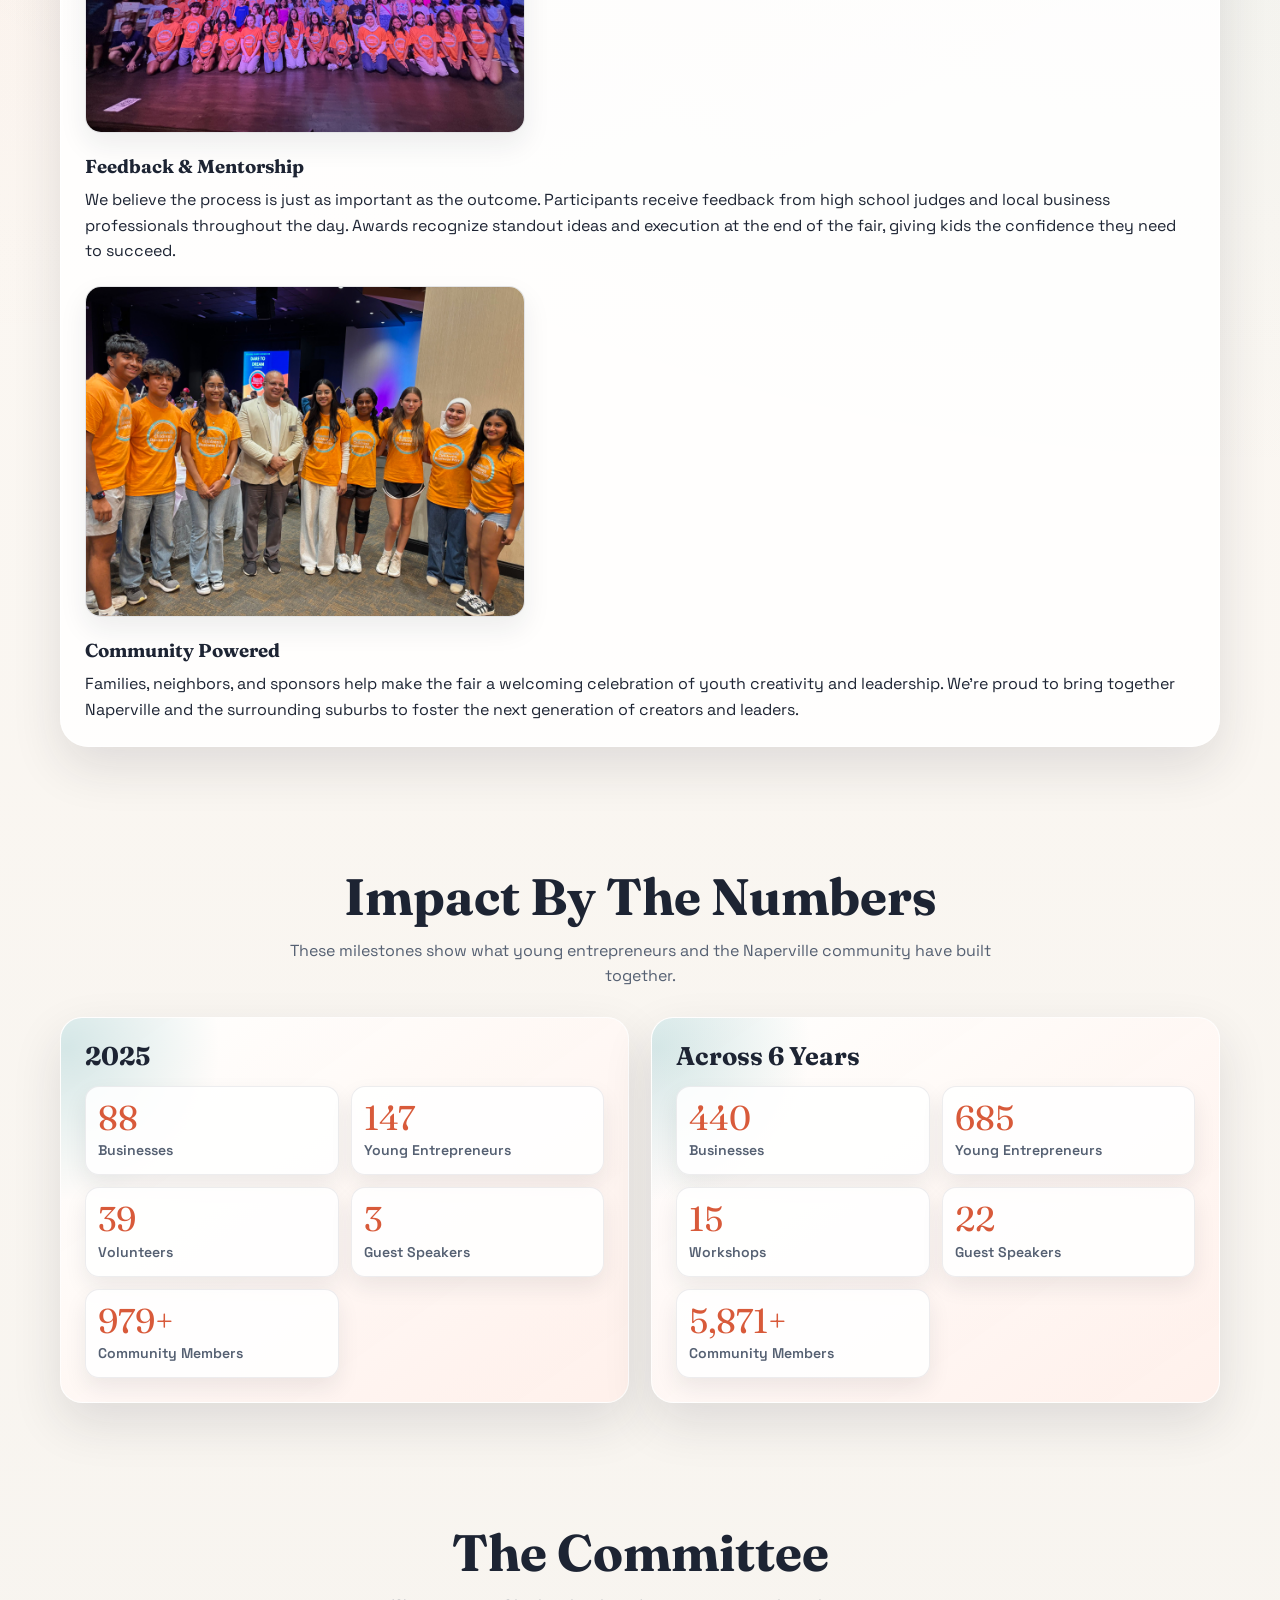
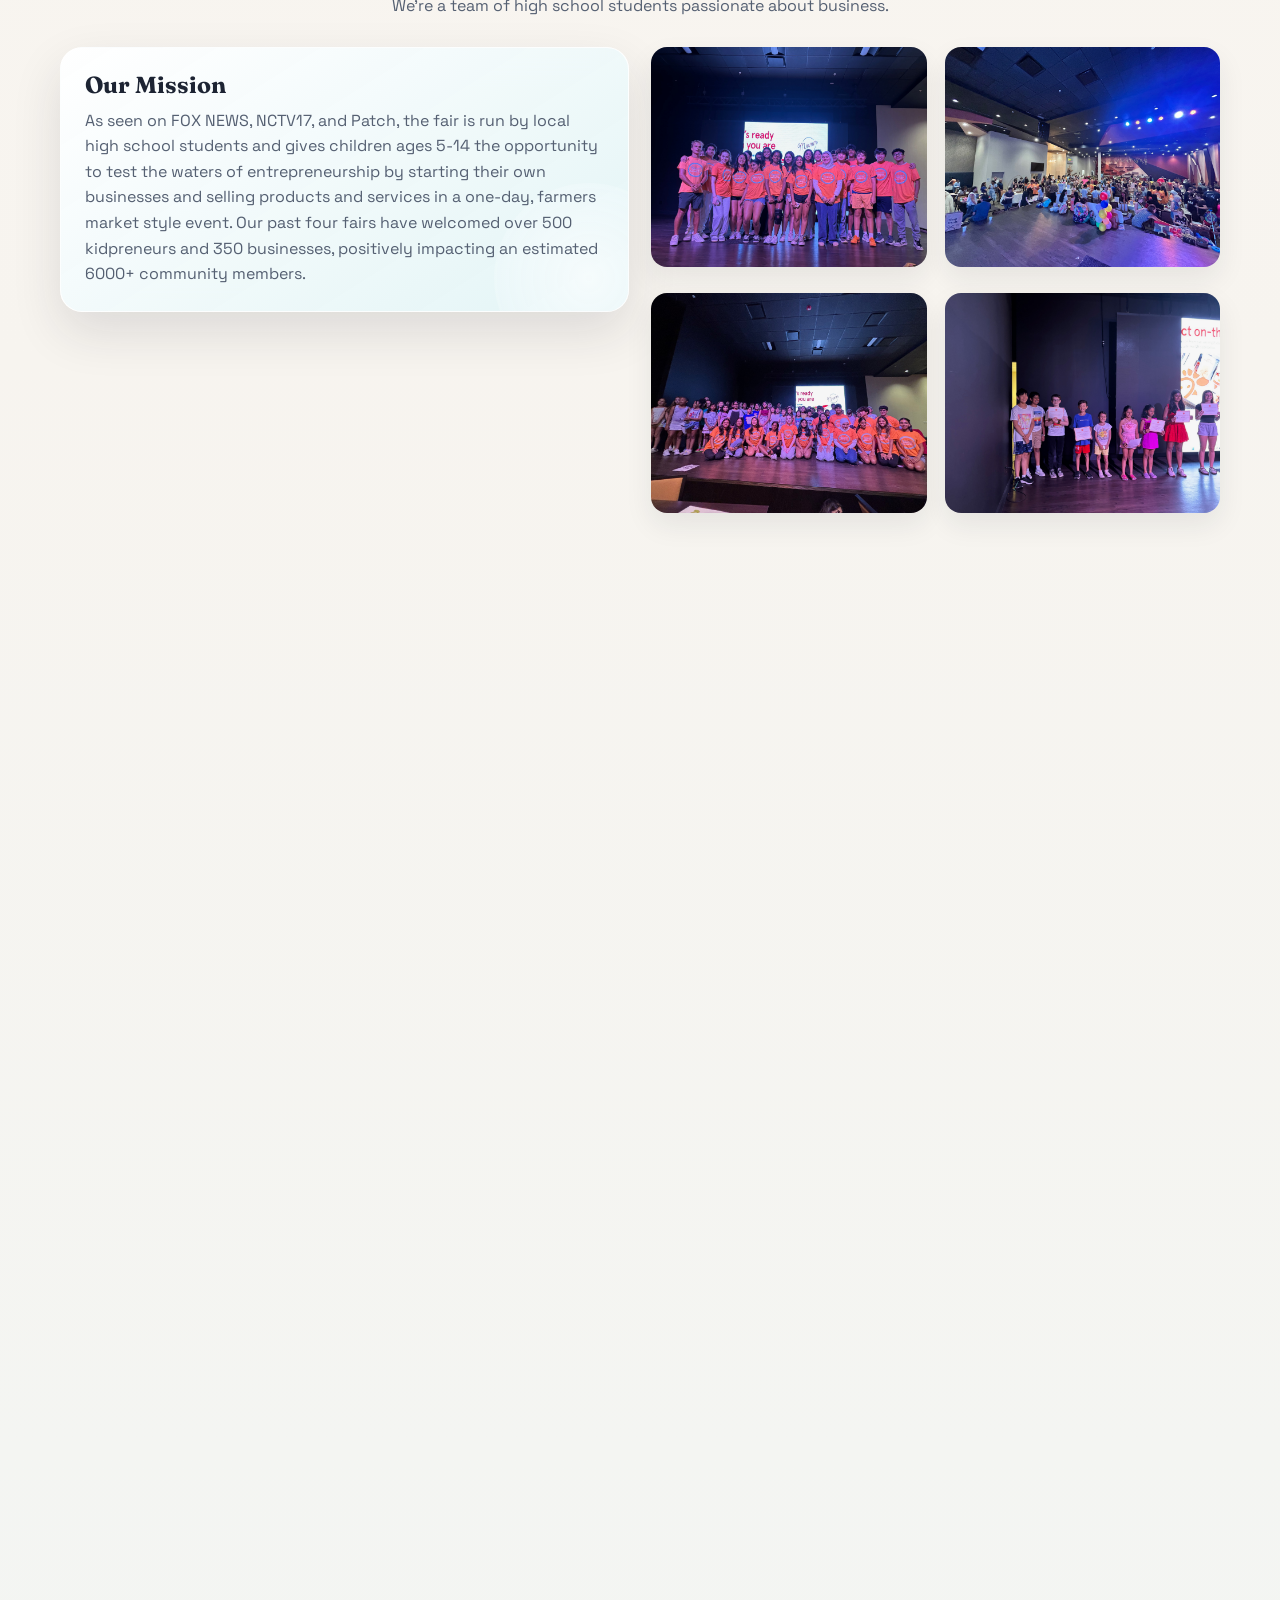
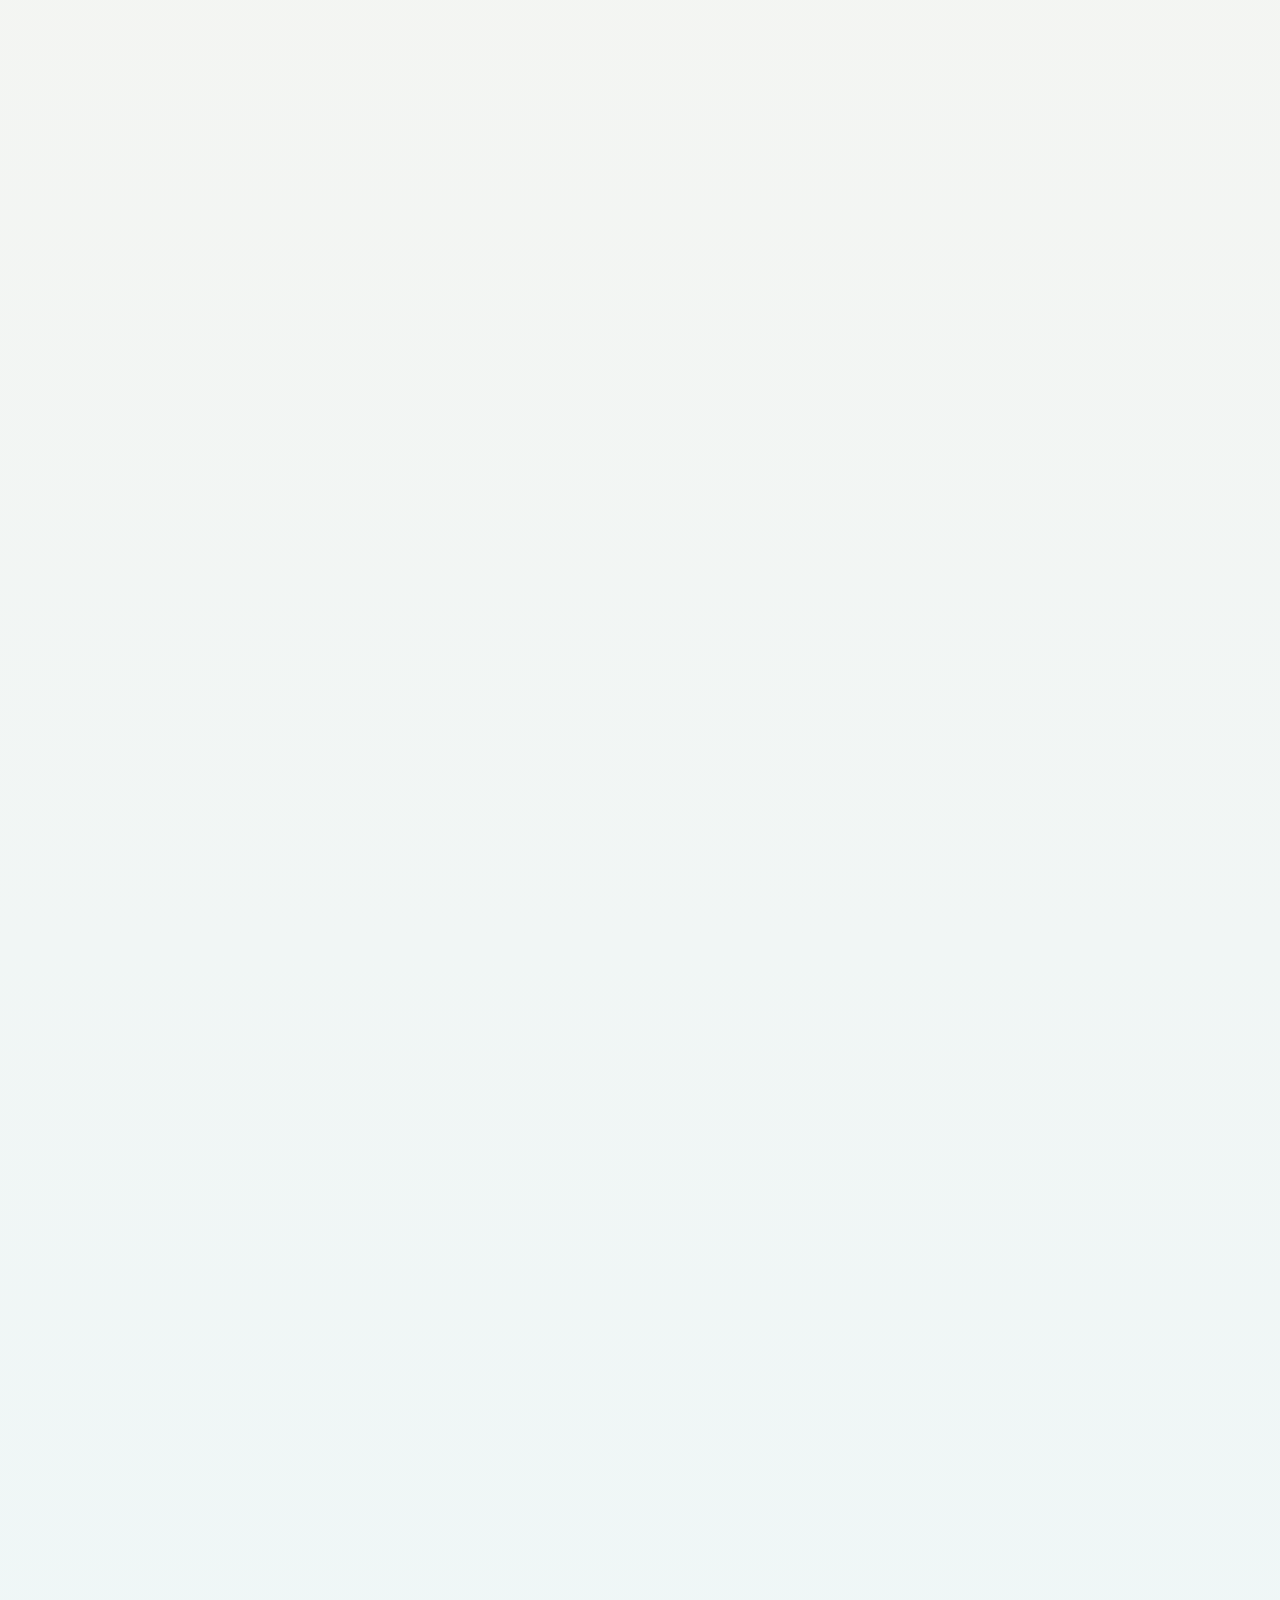
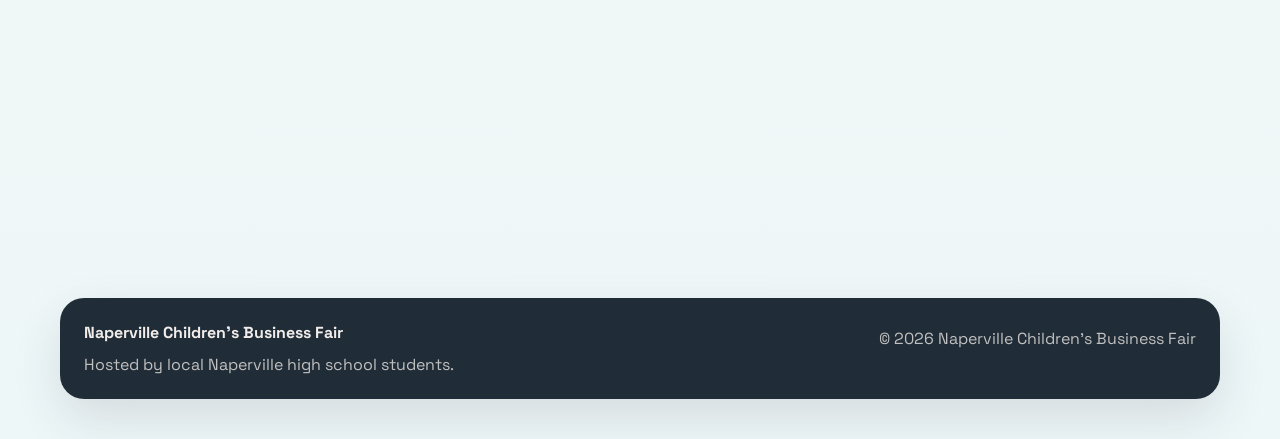
==== commit b326d125: "updated about page w/origin story" ====
--- a/about.html
+++ b/about.html
@@ -6,7 +6,7 @@
     <title>About | Naperville Children's Business Fair</title>
     <link rel="preconnect" href="https://fonts.googleapis.com" />
     <link rel="preconnect" href="https://fonts.gstatic.com" crossorigin />
-    <link href="https://fonts.googleapis.com/css2?family=Fraunces:opsz,wght@9..144,600;9..144,700&family=Space+Grotesk:wght@400;500;600&display=swap" rel="stylesheet" />
+    <link href="https://fonts.googleapis.com/css2?family=Fraunces:opsz,wght@9..144,600;9..144,700&amp;family=Space+Grotesk:wght@400;500;600&amp;display=swap" rel="stylesheet" />
     <link rel="stylesheet" href="styles.css" />
   </head>
   <body>
@@ -32,6 +32,16 @@
     </nav>
 
     <main>
+      <section class="section origin">
+        <div class="section-header reveal">
+          <h2>Where It All Started</h2>
+        </div>
+        <div class="origin-box reveal">
+          <p>The Naperville Children’s Business Fair was founded in December 2020 by then-Naperville Central freshman Athena Chen, who was inspired by her experience running PurpleFishArt, an Etsy small business selling slime and polymer clay charms. With the support of her teacher and advisor, Christine Bell, Athena launched the fair to give young students a hands-on opportunity to explore entrepreneurship. From 2021 to 2025, the fair grew into a recurring community event hosted by high school student committees, empowering children all over Naperville and the surrounding Chicagoland area to discover the excitement of growing from lemonade to fortunes made.</p>
+          <img src="assets/original volunteers.jpg" alt="Pictured: Inaugural 2021 Fair Volunteers. Christine Bell (left), Athena Chen (2nd from left)">
+          <p class="caption">Pictured: Inaugural 2021 Fair Volunteers. Christine Bell (left), Athena Chen (2nd from left)</p>
+        </div>
+      </section>
       <section class="section about">
         <div class="section-header reveal">
           <h2>About the Fair</h2>
@@ -59,7 +69,7 @@
             src="assets/IMG_8794.jpg"
             alt="Mentorship and feedback during the fair"
           />
-          <h3>Feedback & Mentorship</h3>
+          <h3>Feedback &amp; Mentorship</h3>
           <p>
             We believe the process is just as important as the outcome.
             Participants receive feedback from high school judges and local
@@ -343,19 +353,6 @@
                   year, and he now studies Finance and International Business
                   at the University of South Carolina while continuing to
                   support the fair.
-                </p>
-              </article>
-              <article class="committee-member advisor-card">
-                <div class="committee-member-photo-slot">
-                  <img src="assets/athena chen.jpeg" alt="Athena Chen, committee advisor" />
-                </div>
-                <h3>Athena Chen</h3>
-                <p>
-                  Athena Chen founded the Naperville Children's Business Fair
-                  in December 2020 and led four years of events through 2024.
-                  Inspired by running her own Etsy small business in middle
-                  school, she now studies at UC Berkeley and supports the high
-                  school committee as an advisor.
                 </p>
               </article>
               <article class="committee-member advisor-card">
@@ -384,21 +381,6 @@
                   kidpreneurs flourish at NCBF 2026.
                 </p>
               </article>
-              <article class="committee-member advisor-card">
-                <div class="committee-member-photo-slot">
-                  <img src="assets/bell.png" alt="Christine Bell, committee advisor" />
-                </div>
-                <h3>Christine Bell</h3>
-                <p>
-                  Christine Bell is a business teacher at Naperville Central
-                  High School and serves as the school's DECA advisor, helping
-                  students develop skills in marketing, finance, and leadership
-                  through competitive and real-world business experiences. She
-                  also advises the CBF program alongside founder Athena Chen,
-                  supporting student-led initiatives and fostering hands-on
-                  entrepreneurship and professional growth.
-                </p>
-              </article>
             </div>
           </div>
         </div>
--- a/styles.css
+++ b/styles.css
@@ -1234,6 +1234,17 @@
   display: grid;
   gap: 14px;
   margin-top: 18px;
+}
+
+.form-group {
+  display: grid;
+  gap: 7px;
+}
+
+.form-group label {
+  color: var(--text);
+  font-size: 0.9rem;
+  font-weight: 700;
 }
 
 .mailing-list-form input,
@@ -1949,3 +1960,54 @@
     transform: none;
   }
 }
+
+
+.origin-box {
+  position: relative;
+  overflow: hidden;
+  padding: 24px;
+  border-radius: var(--radius-md);
+  background: linear-gradient(145deg, rgba(255, 255, 255, 0.92), rgba(255, 240, 234, 0.9));
+  border: 1px solid rgba(255, 255, 255, 0.84);
+  box-shadow: var(--shadow);
+  max-width: 700px;
+  margin: 0 auto;
+}
+
+.origin-box::before {
+  content: "";
+  position: absolute;
+  inset: -35% auto auto -28%;
+  width: 58%;
+  aspect-ratio: 1;
+  border-radius: 50%;
+  background: radial-gradient(circle, rgba(22, 124, 128, 0.18), transparent 66%);
+  pointer-events: none;
+  animation: liquidGlassDrift 8.5s ease-in-out infinite;
+}
+
+.origin-box h2 {
+  position: relative;
+  margin-bottom: 16px;
+  font-size: clamp(2rem, 4vw, 3.2rem);
+  color: var(--text);
+}
+
+.origin-box p {
+  line-height: 1.7;
+  margin-bottom: 16px;
+}
+
+.origin-box img {
+  max-width: 100%;
+  border-radius: var(--radius-sm);
+  margin: 16px 0;
+  box-shadow: var(--shadow-soft);
+}
+
+.origin-box .caption {
+  font-size: 0.9rem;
+  color: var(--text-soft);
+  text-align: center;
+  font-style: italic;
+}
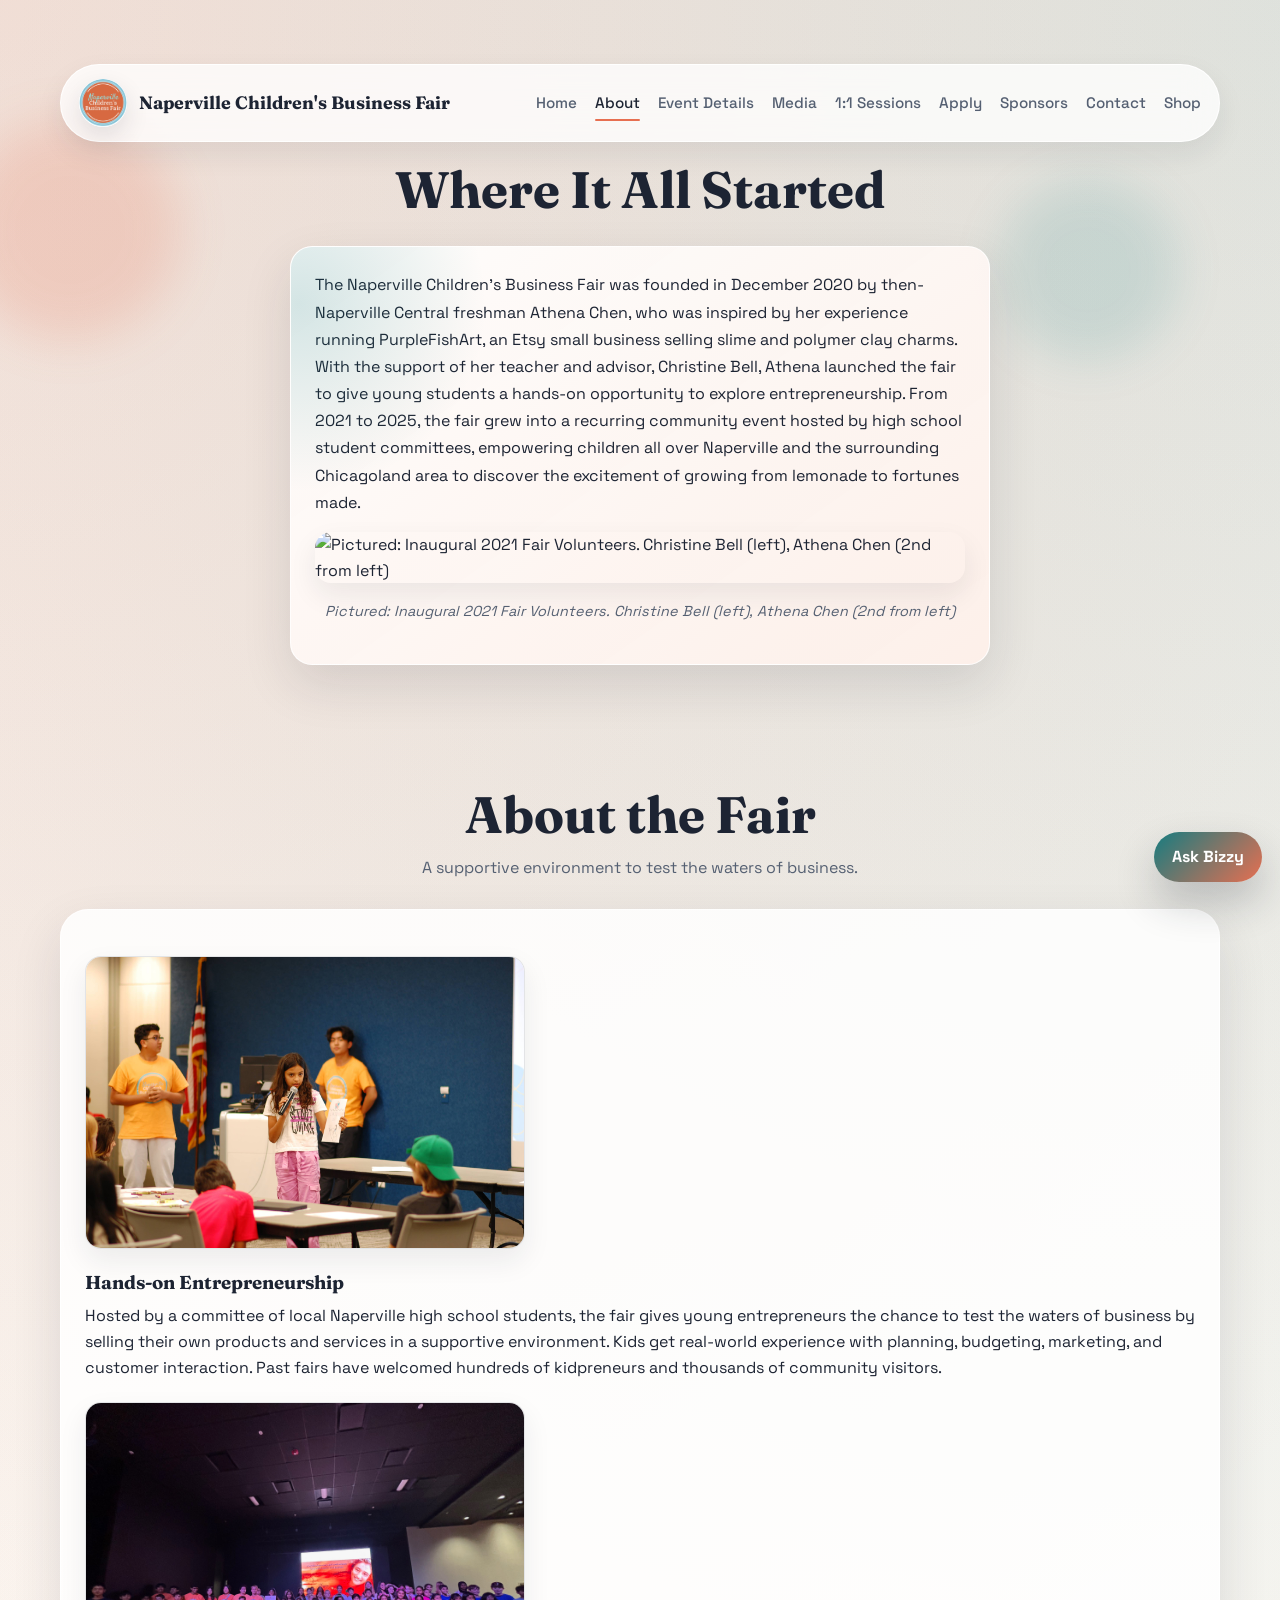
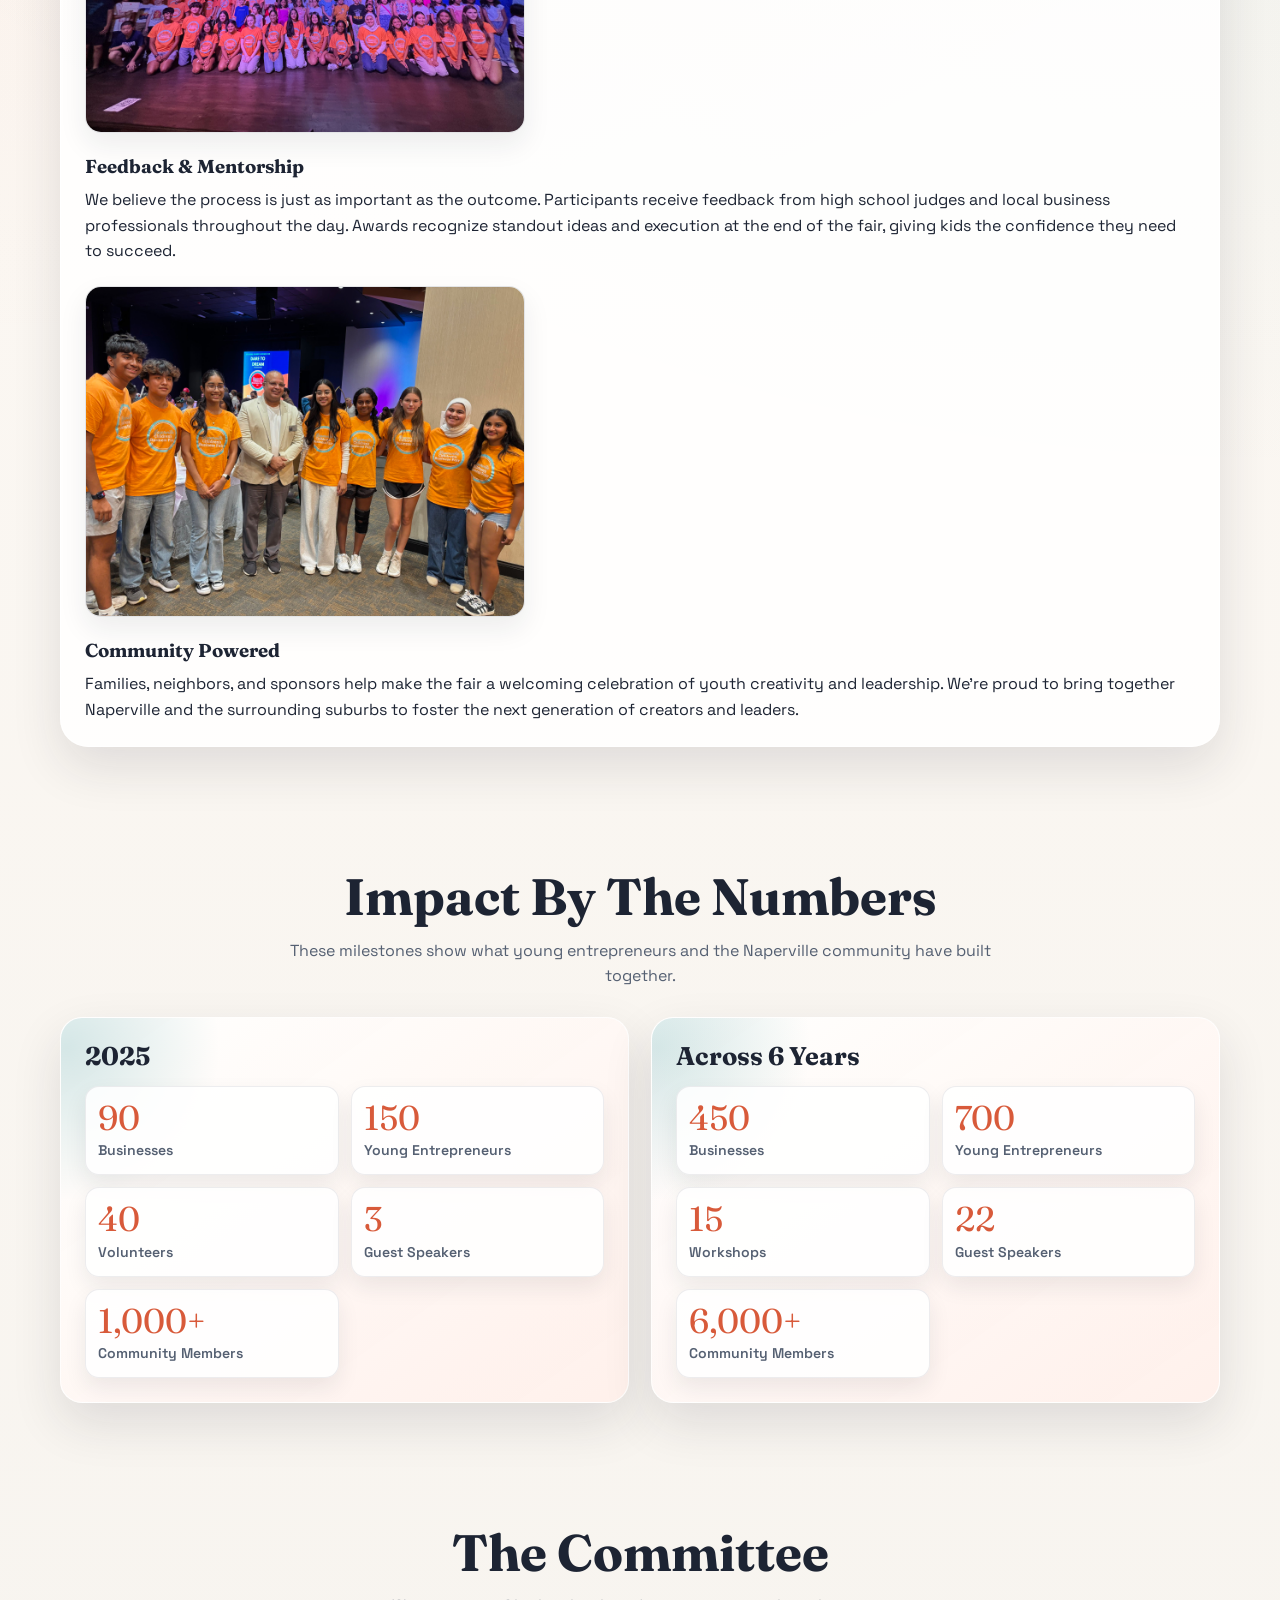
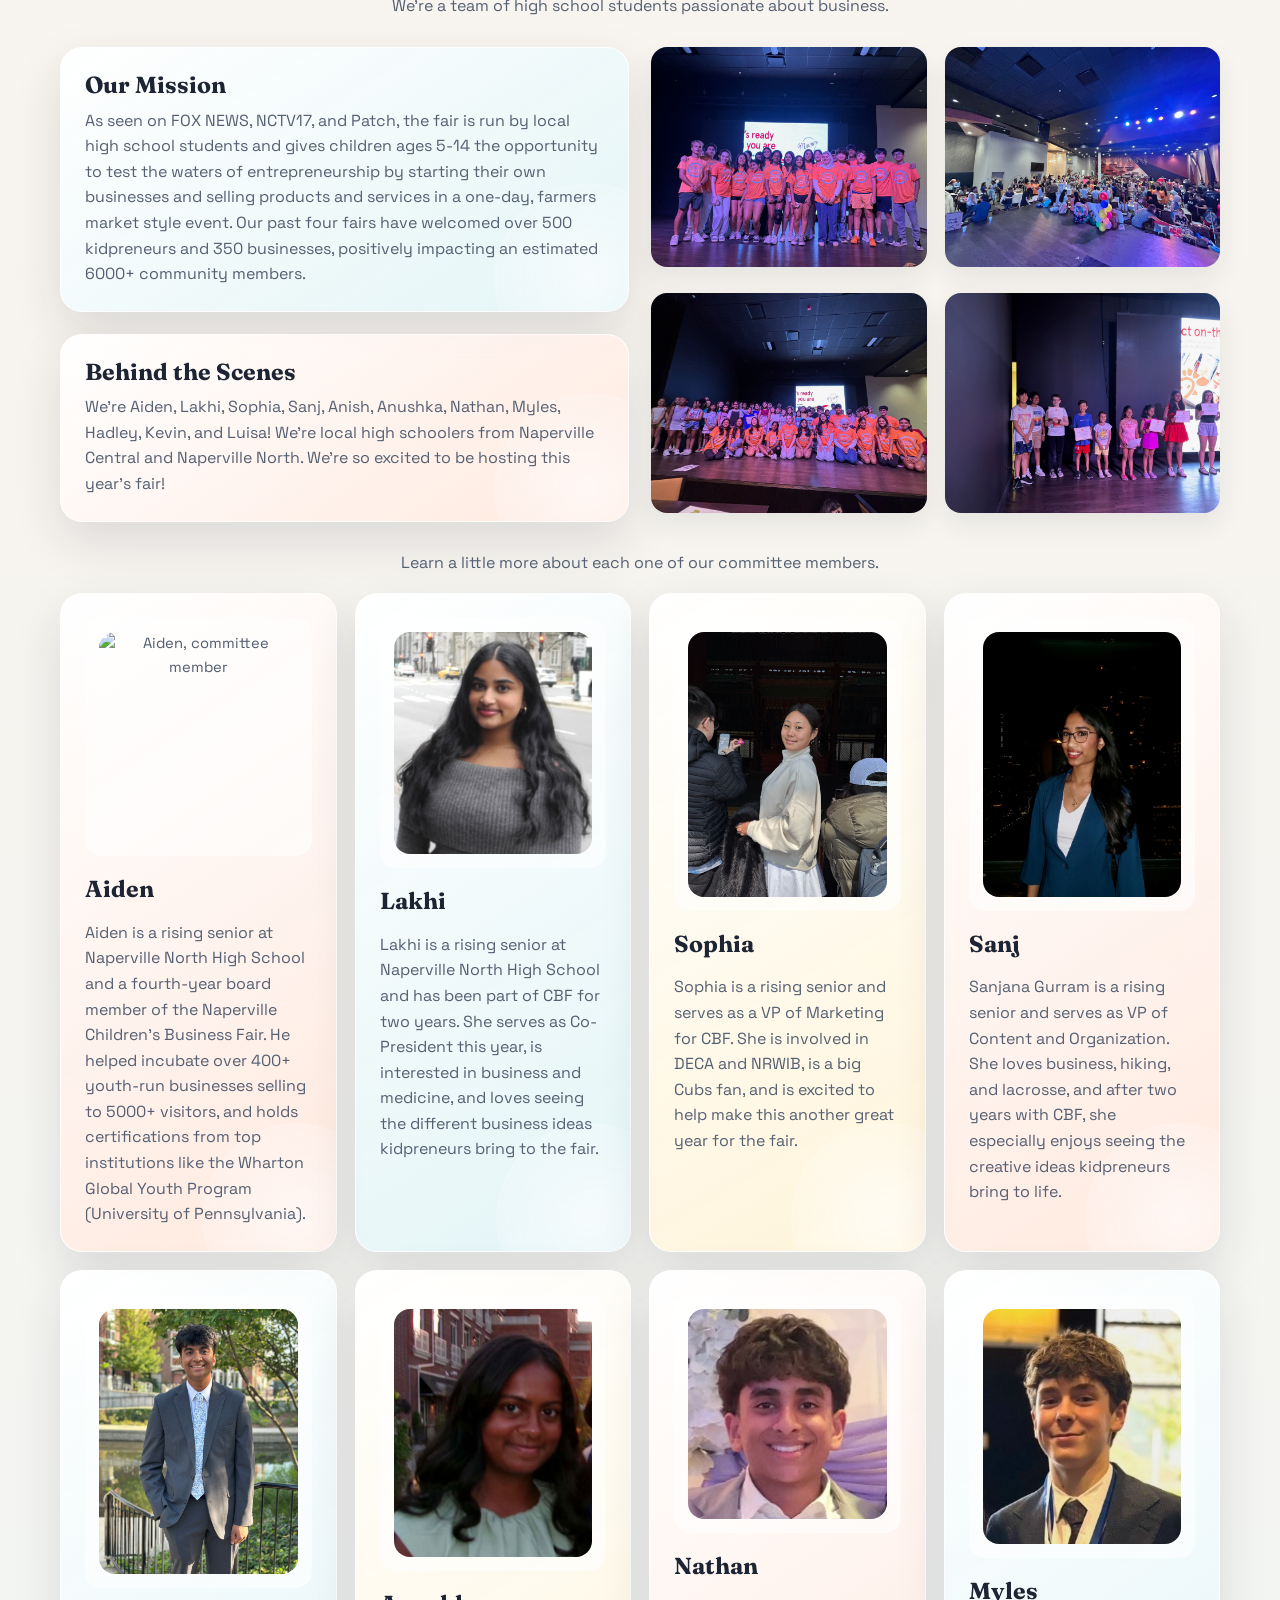
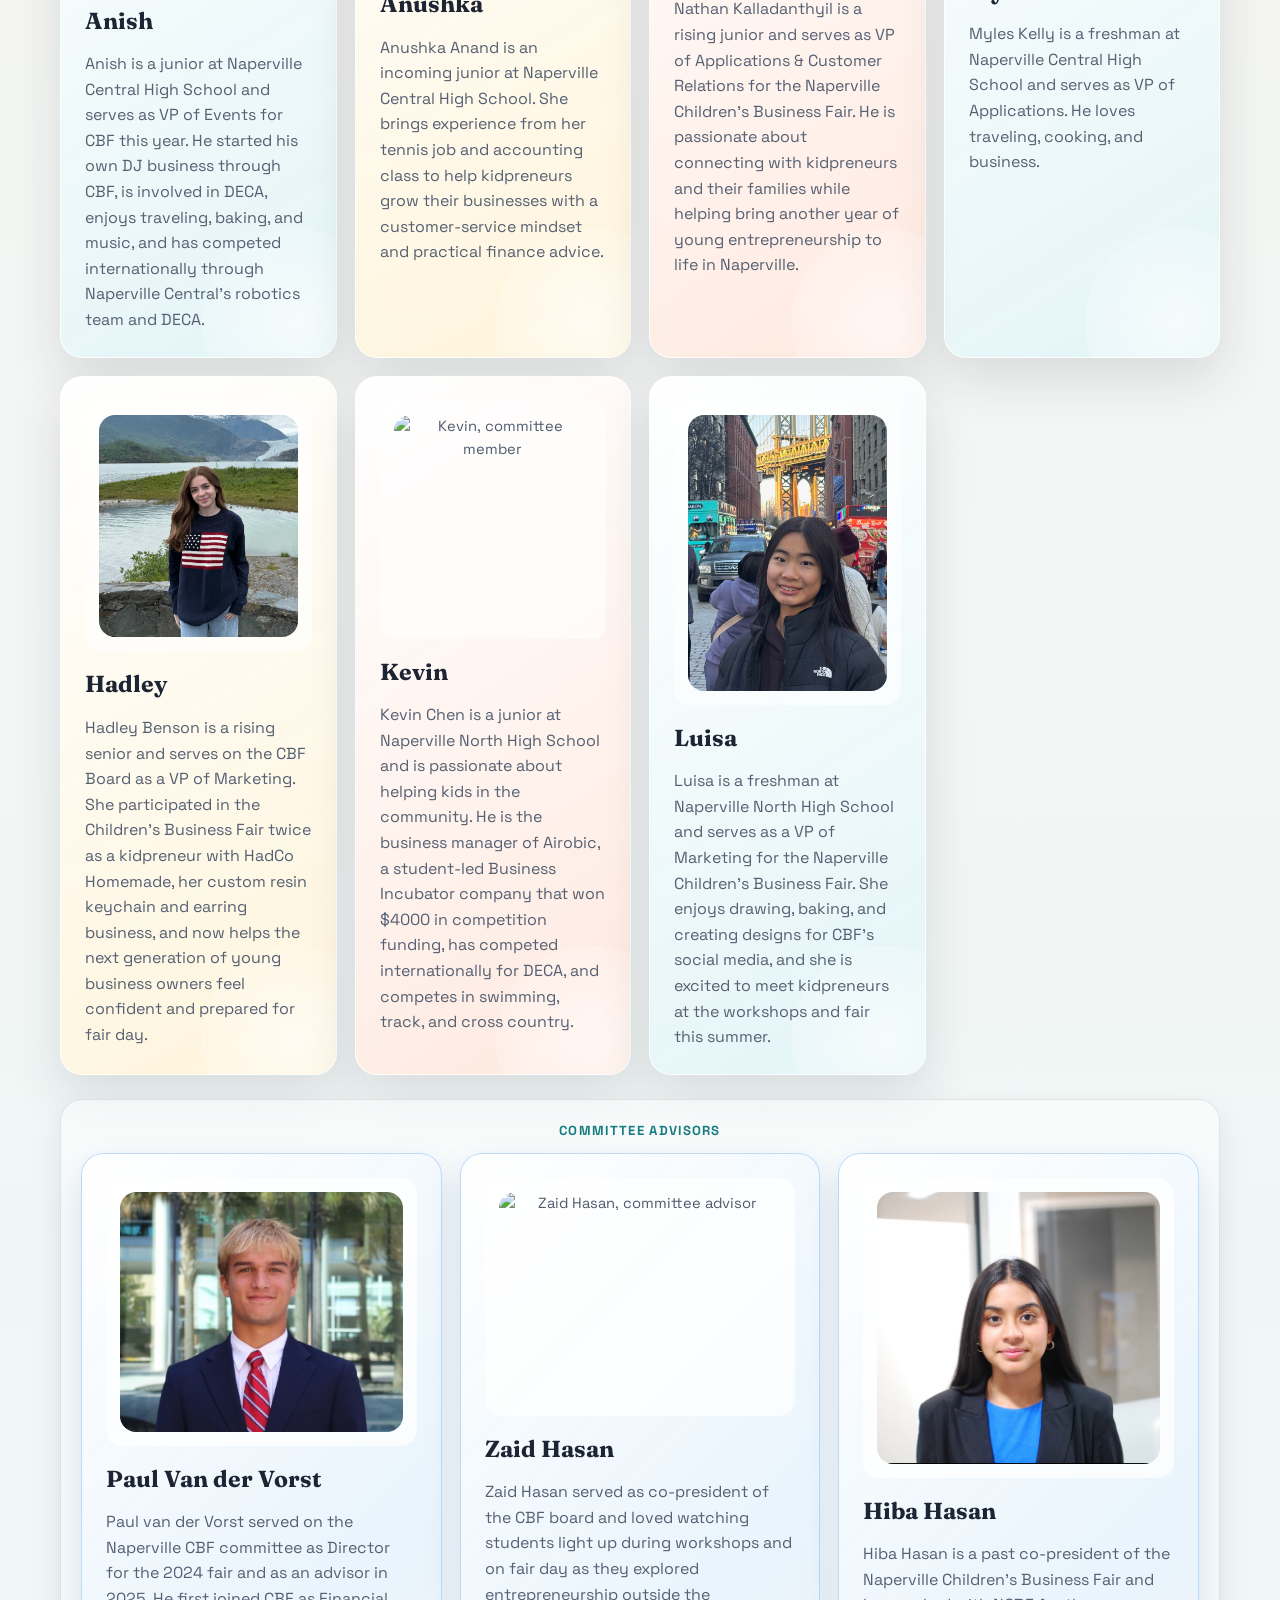
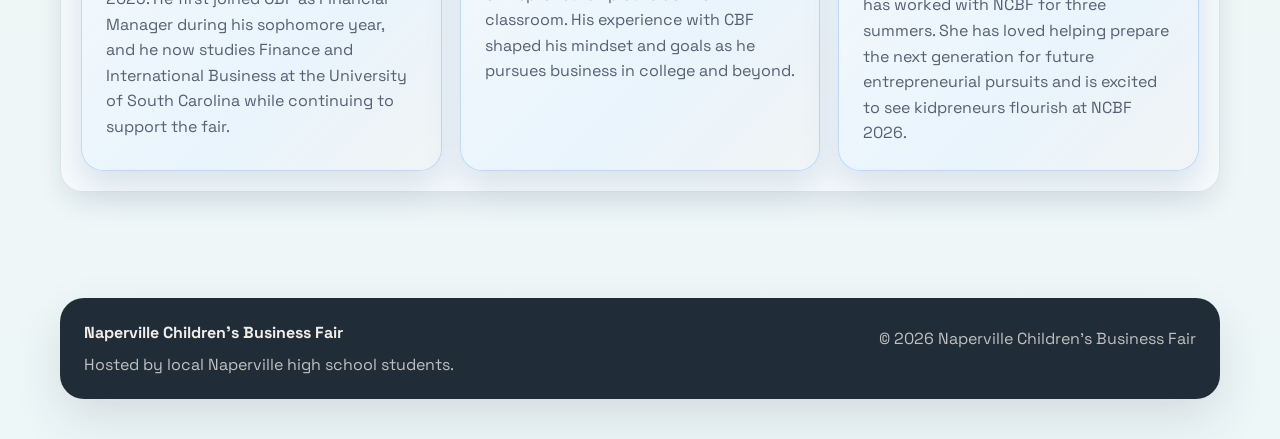
==== commit 1f464c0d: "Add Shop link to navigation menu bar" ====
--- a/about.html
+++ b/about.html
@@ -28,6 +28,7 @@
         <a href="applications.html">Apply</a>
         <a href="sponsors.html">Sponsors</a>
         <a href="contact.html">Contact</a>
+          <a href="https://shop.napervillecbf.com/collections/all" target="_blank" rel="noopener noreferrer">Shop</a>
       </div>
     </nav>
 
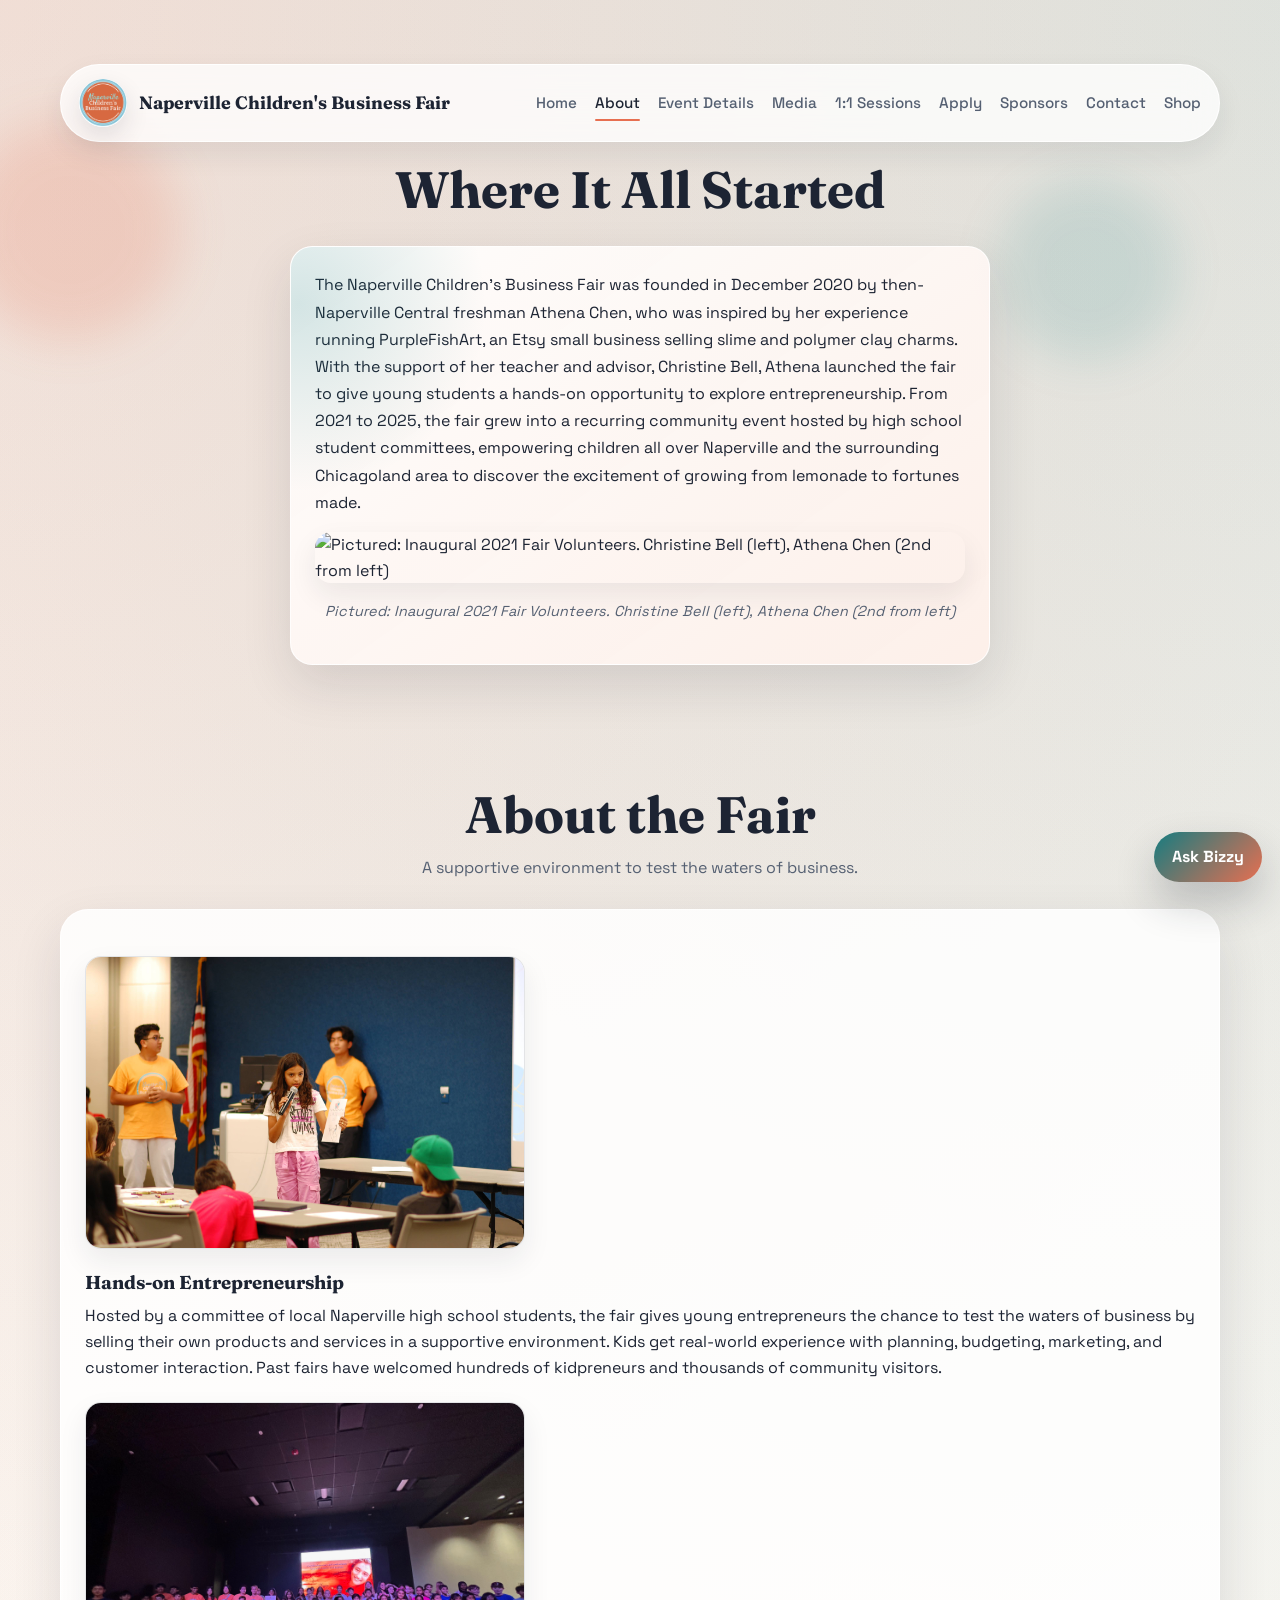
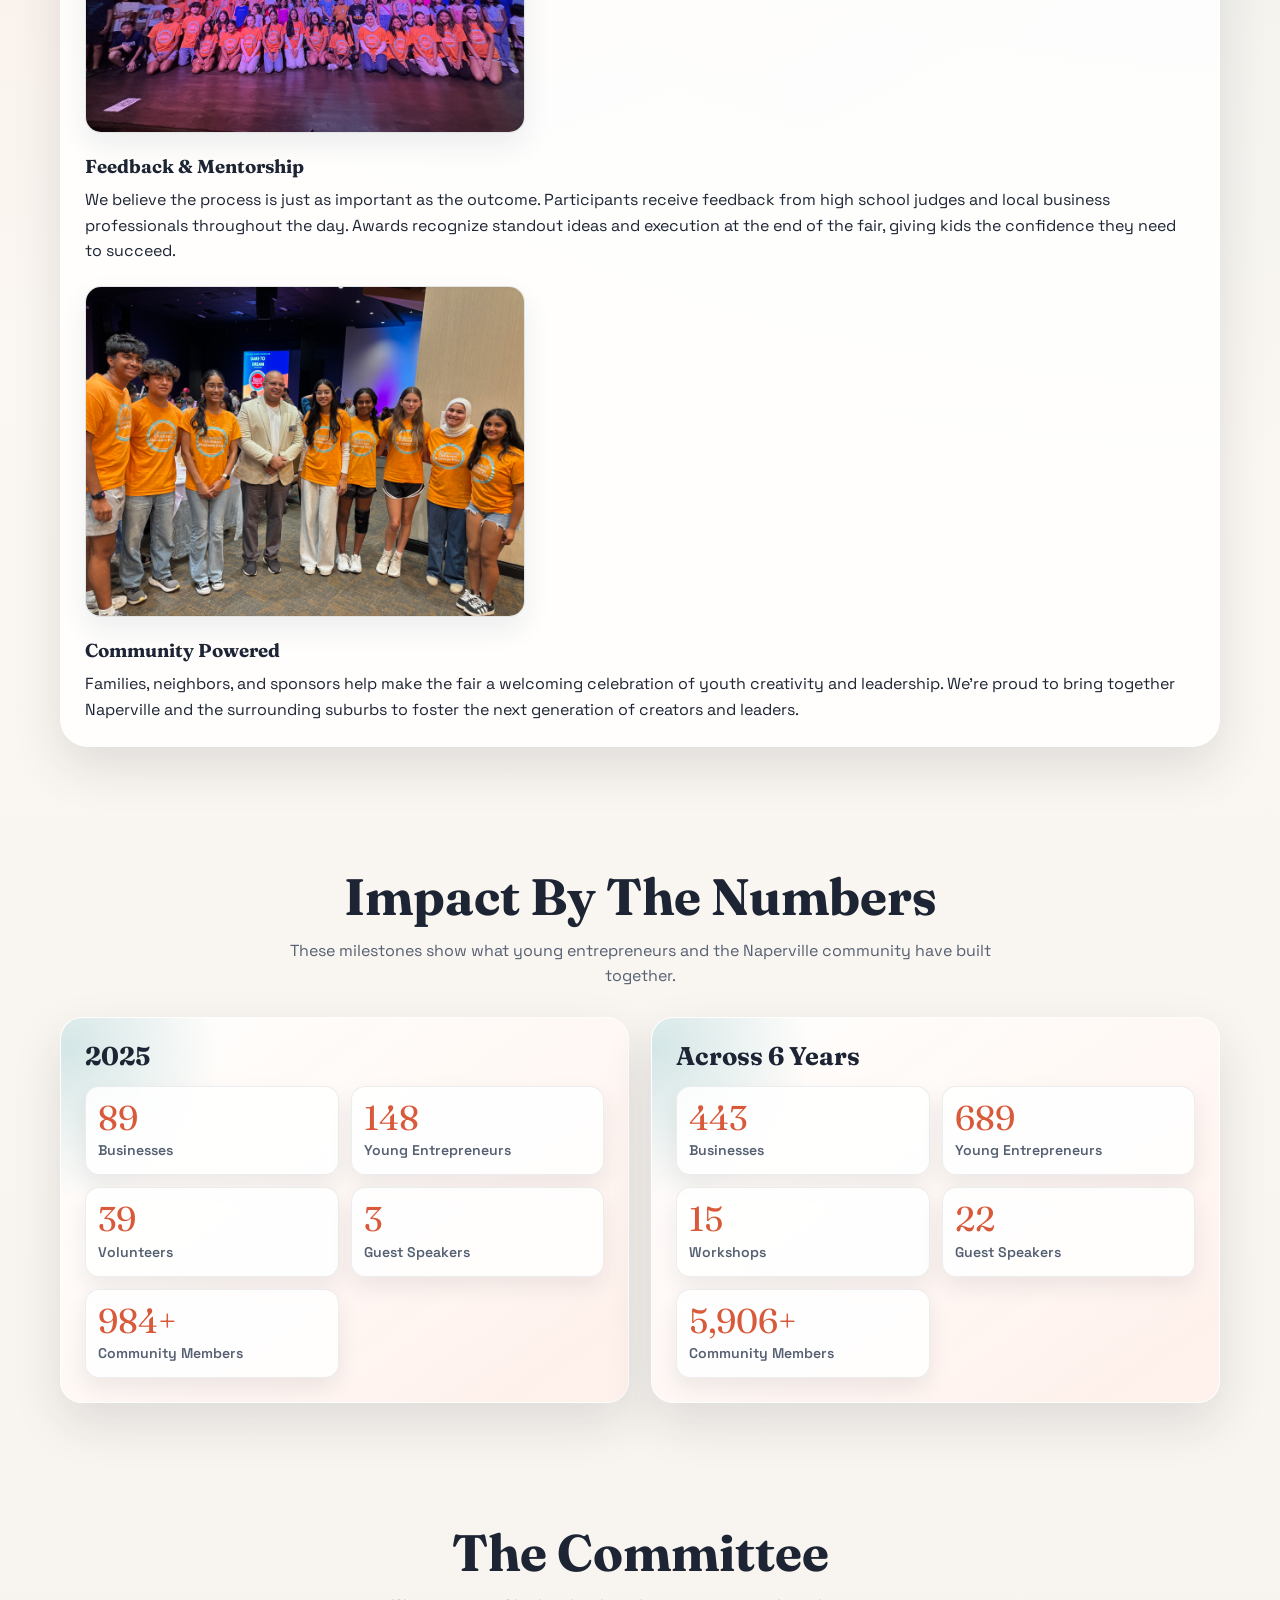
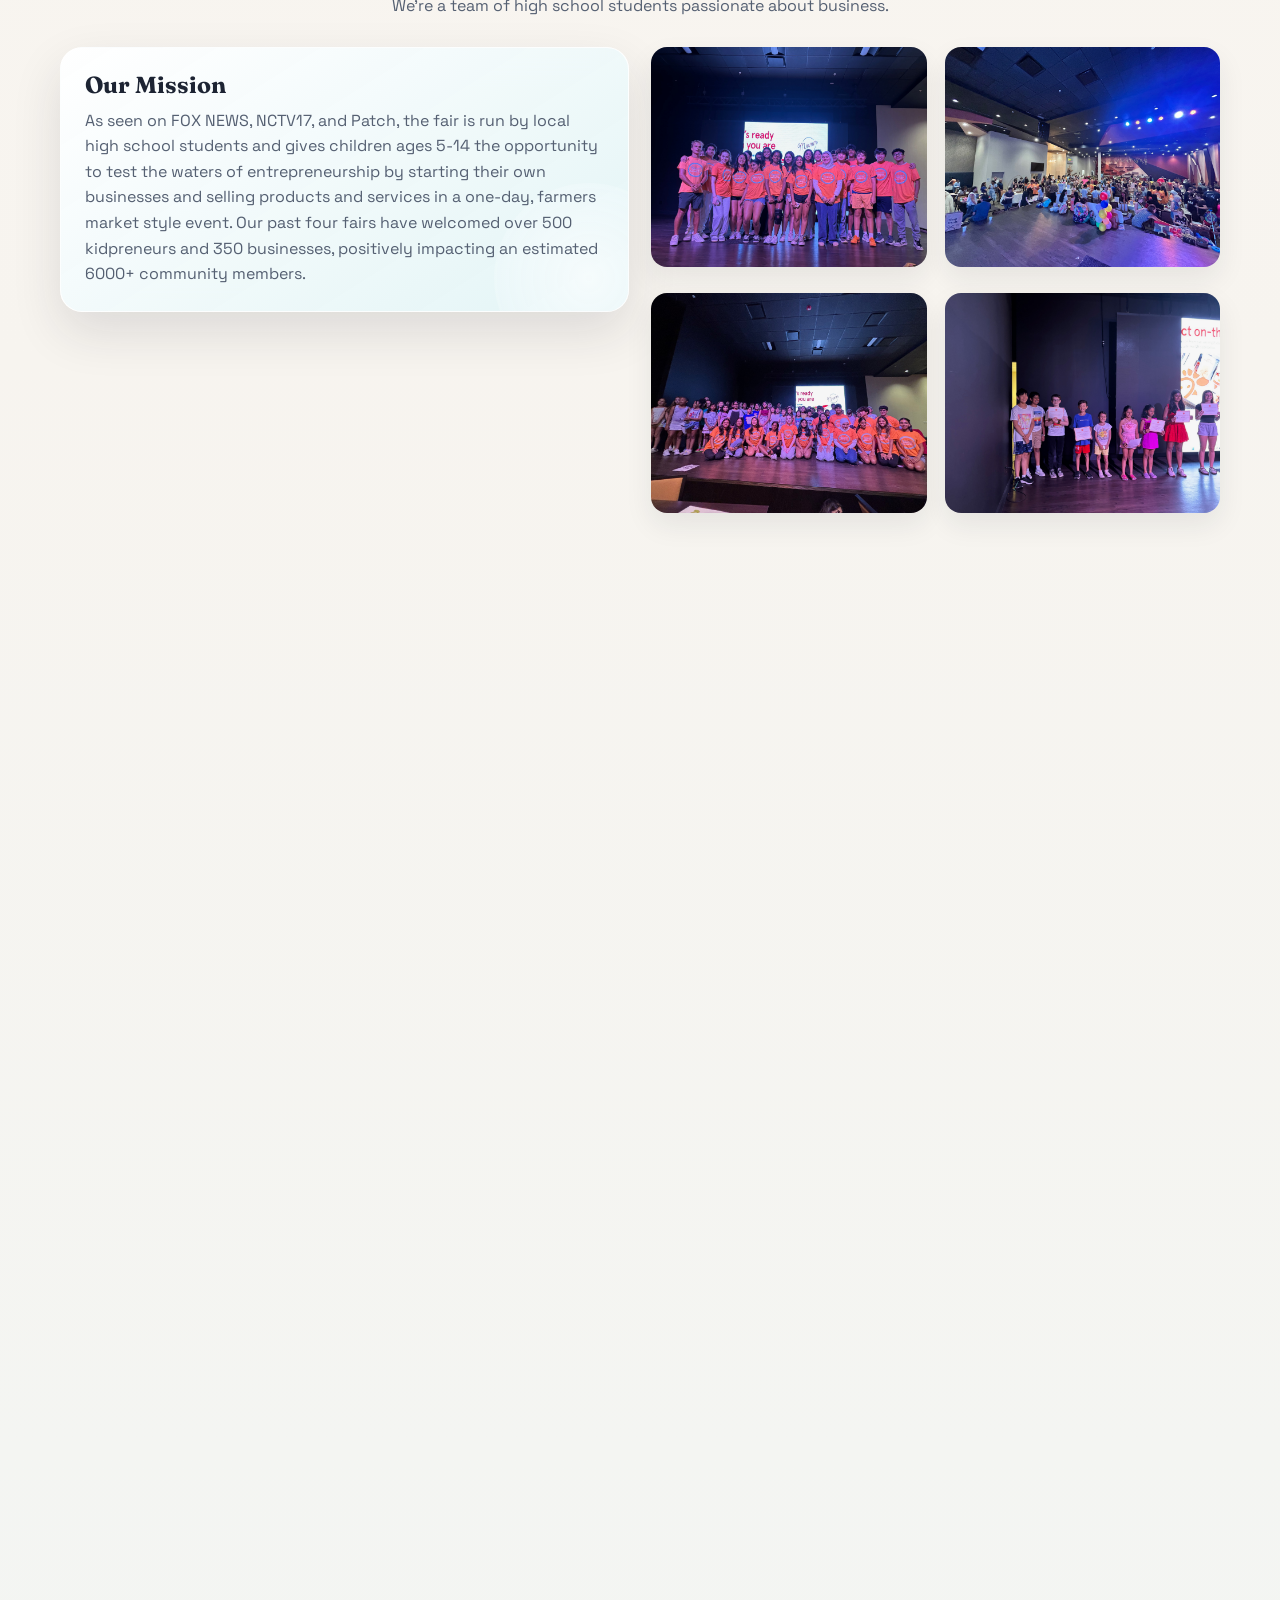
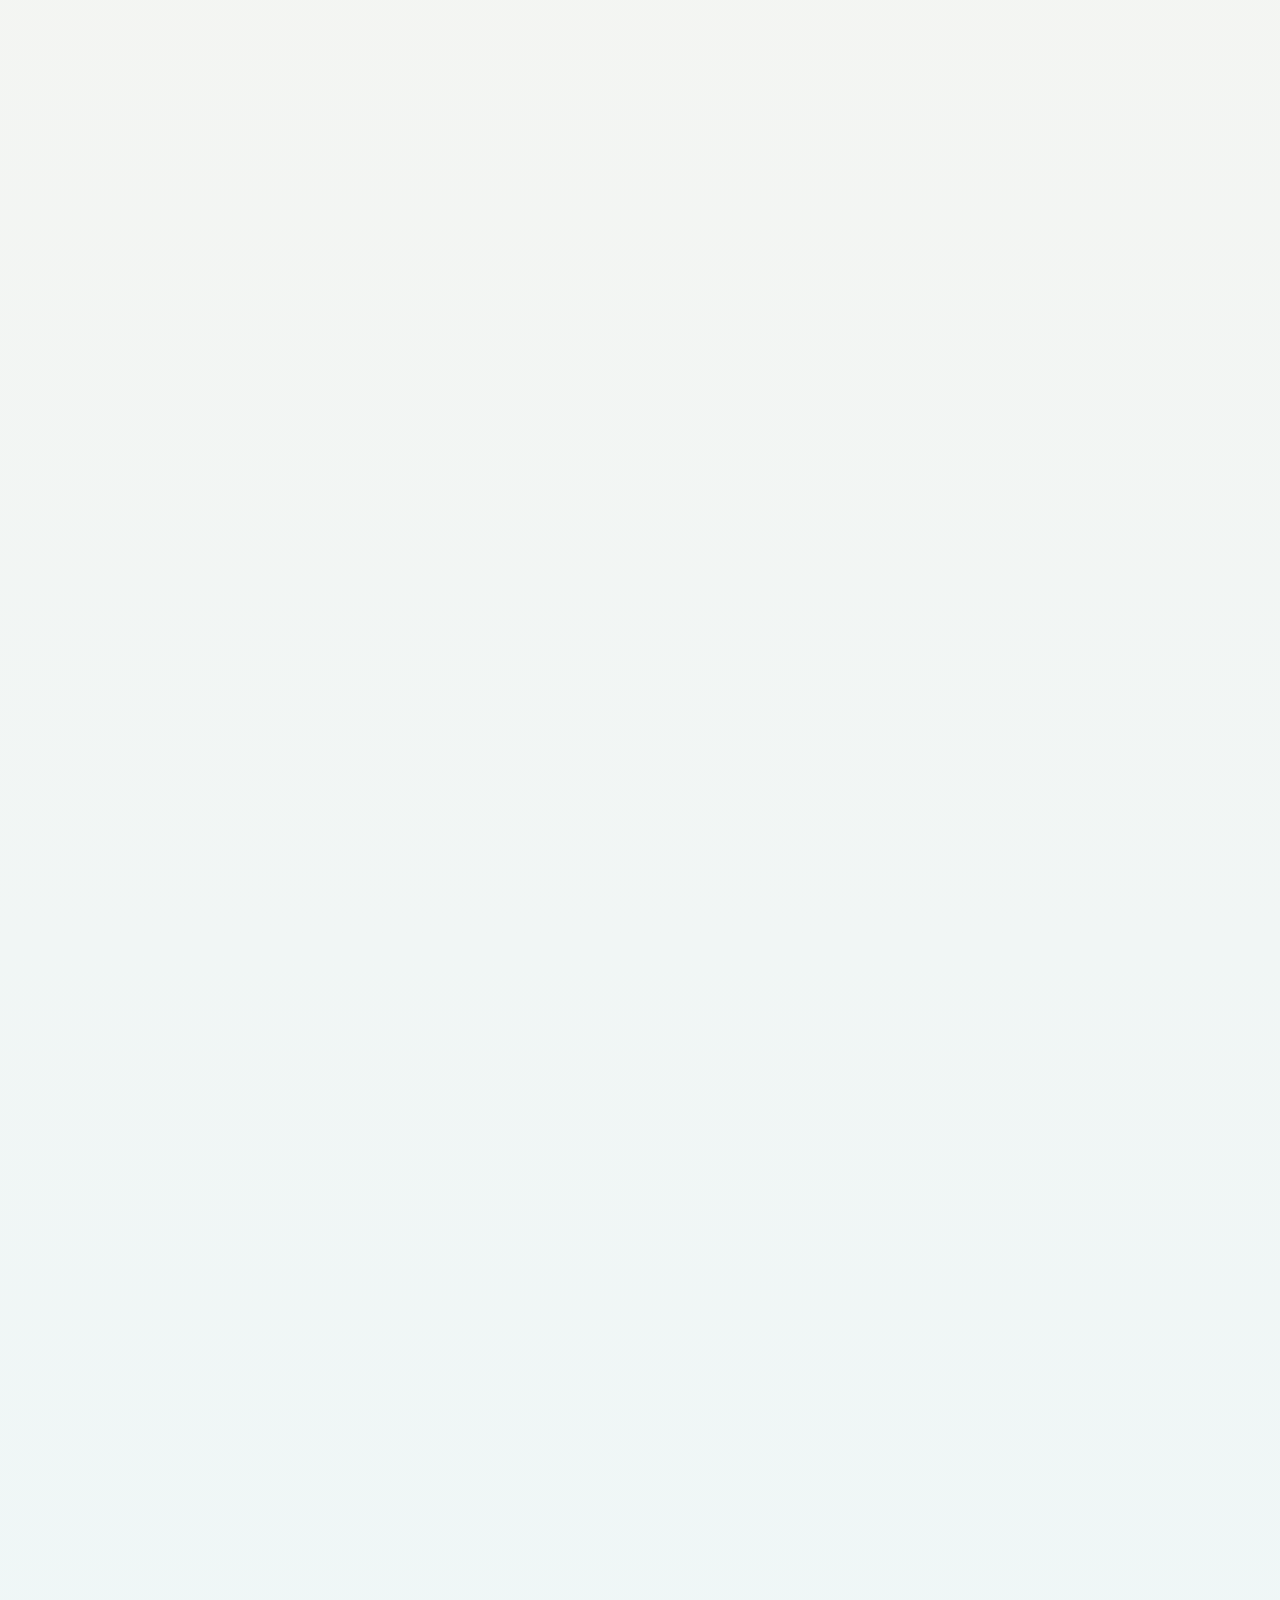
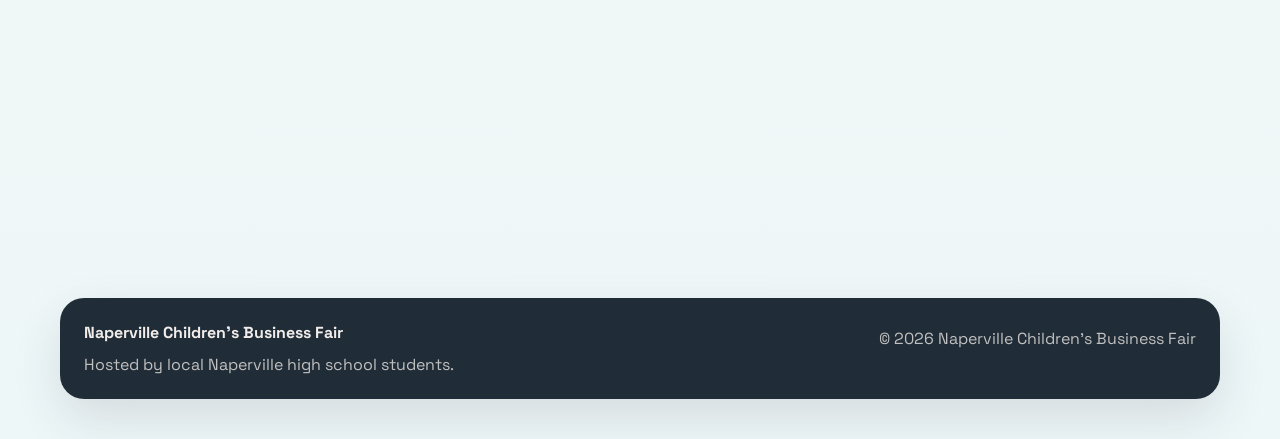
==== commit c09d298a: "mobile update" ====
--- a/about.html
+++ b/about.html
@@ -2,7 +2,7 @@
 <html lang="en">
   <head>
     <meta charset="utf-8" />
-    <meta name="viewport" content="width=device-width, initial-scale=1" />
+    <meta name="viewport" content="width=device-width, initial-scale=1, viewport-fit=cover" />
     <title>About | Naperville Children's Business Fair</title>
     <link rel="preconnect" href="https://fonts.googleapis.com" />
     <link rel="preconnect" href="https://fonts.gstatic.com" crossorigin />
--- a/styles.css
+++ b/styles.css
@@ -1524,8 +1524,8 @@
 .sponsor-marquee {
   overflow: hidden;
   border-radius: 16px;
-  border: 1px solid rgba(29, 36, 51, 0.1);
-  background: rgba(255, 255, 255, 0.75);
+  border: 1px solid rgba(29, 36, 51, 0.05);
+  background: transparent;
 }
 
 .sponsor-marquee-track {
@@ -1542,16 +1542,17 @@
 }
 
 .sponsor-logo-card {
-  min-width: 210px;
-  min-height: 110px;
+  min-width: 280px;
+  min-height: 140px;
   display: flex;
   align-items: center;
   justify-content: center;
   padding: 12px;
   border-radius: var(--radius-sm);
-  border: 1px solid rgba(29, 36, 51, 0.1);
-  background: rgba(255, 255, 255, 0.95);
-  box-shadow: 0 10px 24px rgba(29, 36, 51, 0.08);
+  border: 1px solid rgba(255, 255, 255, 0.5);
+  background: rgba(255, 255, 255, 0.05);
+  box-shadow: 0 0 20px rgba(231, 111, 81, 0.15), 0 0 20px rgba(22, 124, 128, 0.15);
+  backdrop-filter: blur(4px);
 }
 
 .sponsor-logo-card img {
@@ -1560,6 +1561,11 @@
   height: auto;
   max-height: 78px;
   object-fit: contain;
+}
+
+.sponsor-logo-card img[src*="kendrascott.png"],
+.sponsor-logo-card img[src*="ndp.png"] {
+  max-height: 104px;
 }
 
 .footer {
@@ -1751,7 +1757,7 @@
 
 @media (max-width: 720px) {
   html {
-    scroll-padding-top: 84px;
+    scroll-padding-top: 76px;
   }
 
   .announcement-bar {
@@ -1759,43 +1765,68 @@
   }
 
   .nav {
-    position: relative;
-    z-index: 90;
-    top: 0;
-    margin: 72px 14px 0;
-    padding: 16px;
-    border-radius: 24px;
+    position: sticky;
+    z-index: 120;
+    top: max(10px, env(safe-area-inset-top));
+    width: auto;
+    max-width: none;
+    margin: 12px 12px 0;
+    padding: 10px 12px;
+    border-radius: 20px;
     display: grid;
-    grid-template-columns: 1fr auto;
+    grid-template-columns: minmax(0, 1fr) auto;
     align-items: center;
-    gap: 12px;
+    gap: 10px;
+  }
+
+  .logo {
+    gap: 9px;
+    font-size: clamp(0.88rem, 4vw, 1rem);
+    line-height: 1.08;
+  }
+
+  .logo img {
+    width: 40px;
+    height: 40px;
+    flex: 0 0 auto;
+  }
+
+  .logo span {
+    min-width: 0;
+    display: -webkit-box;
+    overflow: hidden;
+    -webkit-box-orient: vertical;
+    -webkit-line-clamp: 2;
   }
 
   .nav-links {
     position: fixed;
-    top: 78px;
+    top: calc(max(10px, env(safe-area-inset-top)) + 64px);
+    left: 12px;
     right: 12px;
-    width: min(320px, 86vw);
-    max-height: calc(100vh - 116px);
-    overflow-y: auto;
-    padding: 18px 16px;
+    z-index: 130;
+    width: auto;
+    max-height: calc(100dvh - 88px - env(safe-area-inset-top));
+    padding: 12px;
     display: flex;
     flex-direction: column;
     align-items: stretch;
-    gap: 12px;
+    gap: 6px;
     isolation: isolate;
-    overflow: hidden auto;
+    overflow-y: auto;
+    overscroll-behavior: contain;
     border: 1px solid rgba(255, 255, 255, 0.62);
-    border-radius: 22px;
+    border-radius: 20px;
     background: linear-gradient(
       135deg,
-      rgba(255, 255, 255, 0.56),
-      rgba(229, 247, 249, 0.46),
-      rgba(255, 237, 226, 0.46)
+      rgba(255, 255, 255, 0.94),
+      rgba(229, 247, 249, 0.88),
+      rgba(255, 237, 226, 0.88)
     );
     backdrop-filter: blur(18px) saturate(130%);
     box-shadow: 0 22px 52px rgba(20, 33, 44, 0.22);
-    transform: translateX(105%) scale(0.98);
+    transform: translateY(-8px) scale(0.98);
+    transform-origin: top center;
     opacity: 0;
     pointer-events: none;
     transition: transform 0.28s ease, opacity 0.22s ease;
@@ -1819,7 +1850,7 @@
   }
 
   .nav.nav-open .nav-links {
-    transform: translateX(0) scale(1);
+    transform: translateY(0) scale(1);
     opacity: 1;
     pointer-events: auto;
   }
@@ -1828,13 +1859,19 @@
     display: inline-flex;
     align-items: center;
     justify-content: center;
+    min-width: 64px;
+    min-height: 44px;
+    padding: 10px 14px;
   }
 
   .nav-links a {
-    font-size: 1.02rem;
+    min-height: 44px;
+    display: flex;
+    align-items: center;
+    font-size: 1rem;
     width: 100%;
     text-align: left;
-    padding: 8px 10px;
+    padding: 9px 12px;
     border-radius: 12px;
   }
 
@@ -1850,8 +1887,30 @@
 
   .hero-copy,
   .hero-card,
+  .media-card,
+  .gallery-card,
+  .social-card,
   .announcement-panel {
-    padding: 24px;
+    padding: 18px;
+    border-radius: 18px;
+  }
+
+  .section {
+    padding-top: 34px;
+    padding-bottom: 52px;
+  }
+
+  .section-header {
+    margin-bottom: 20px;
+    text-align: left;
+  }
+
+  .section-header h2 {
+    font-size: clamp(1.95rem, 9vw, 2.55rem);
+  }
+
+  .section-header p {
+    font-size: 0.96rem;
   }
 
   .announcement-fab {
@@ -1892,30 +1951,110 @@
   }
 
   .media-viewer-grid {
-    grid-template-columns: repeat(auto-fill, minmax(118px, 1fr));
-    max-height: 620px;
+    grid-template-columns: repeat(2, minmax(0, 1fr));
+    gap: 10px;
+    max-height: none;
+    overflow: visible;
+    padding: 0;
+  }
+
+  .media-viewer-toolbar {
+    display: grid;
+    gap: 10px;
+    margin-bottom: 14px;
+  }
+
+  .media-viewer-filters {
+    display: grid;
+    grid-template-columns: repeat(3, minmax(0, 1fr));
+    gap: 8px;
+  }
+
+  .media-viewer-filter {
+    min-height: 44px;
+    padding: 9px 8px;
+    font-size: 0.86rem;
+    text-align: center;
+  }
+
+  .media-viewer-count {
+    font-size: 0.86rem;
+  }
+
+  .media-viewer-tile {
+    border-radius: 12px;
+  }
+
+  .media-viewer-badge {
+    left: 8px;
+    bottom: 8px;
+    font-size: 0.7rem;
+  }
+
+  .video-frame,
+  .social-embed {
+    border-radius: 14px;
+  }
+
+  .social-embed,
+  .social-embed iframe {
+    min-height: 320px;
   }
 
   .media-lightbox {
-    padding: 12px;
+    align-items: stretch;
+    padding: max(10px, env(safe-area-inset-top)) 10px max(10px, env(safe-area-inset-bottom));
   }
 
   .media-lightbox__panel {
     width: 100%;
-    height: 84vh;
+    height: calc(100dvh - 20px - env(safe-area-inset-top) - env(safe-area-inset-bottom));
+    padding-bottom: 58px;
+    gap: 10px;
+  }
+
+  .media-lightbox__stage {
+    border-radius: 18px;
+  }
+
+  .media-lightbox__caption {
+    min-height: 42px;
+    padding: 0 58px;
+    font-size: 0.9rem;
   }
 
   .media-lightbox__close {
-    top: 8px;
-    right: 8px;
+    top: 10px;
+    right: 10px;
+    width: 46px;
+    height: 46px;
+  }
+
+  .media-lightbox__nav {
+    top: auto;
+    bottom: 0;
+    width: 48px;
+    height: 48px;
+    transform: none;
   }
 
   .media-lightbox__nav--prev {
-    left: 8px;
+    left: 0;
   }
 
   .media-lightbox__nav--next {
-    right: 8px;
+    right: 0;
+  }
+}
+
+@media (hover: none) {
+  .media-viewer-filter:hover {
+    transform: none;
+  }
+
+  .media-viewer-tile:hover {
+    transform: none;
+    box-shadow: var(--shadow-soft);
   }
 }
 
@@ -2011,3 +2150,187 @@
   text-align: center;
   font-style: italic;
 }
+
+.presenting-sponsors {
+  position: relative;
+  overflow: hidden;
+  background: linear-gradient(145deg, rgba(255, 248, 240, 0.96), rgba(233, 246, 255, 0.92));
+  border: 1px solid rgba(255, 255, 255, 0.8);
+  border-radius: var(--radius-md);
+  padding: 28px;
+  box-shadow: var(--shadow);
+  margin: 24px 0;
+}
+
+.presenting-sponsors::before {
+  content: "";
+  position: absolute;
+  inset: -40% auto auto -14%;
+  width: 260px;
+  height: 260px;
+  border-radius: 50%;
+  background: radial-gradient(circle, rgba(255, 176, 59, 0.26), rgba(255, 176, 59, 0));
+  pointer-events: none;
+}
+
+.presenting-sponsors::after {
+  content: "";
+  position: absolute;
+  inset: auto -10% -54% auto;
+  width: 300px;
+  height: 300px;
+  border-radius: 50%;
+  background: radial-gradient(circle, rgba(66, 191, 181, 0.22), rgba(66, 191, 181, 0));
+  pointer-events: none;
+}
+
+.presenting-title {
+  position: relative;
+  margin: 0 0 16px 0;
+  font-weight: 700;
+  letter-spacing: 0.05em;
+  color: var(--accent);
+  text-align: center;
+  text-transform: uppercase;
+}
+
+.presenting-grid {
+  position: relative;
+  display: flex;
+  gap: 24px;
+  justify-content: center;
+  align-items: center;
+  flex-wrap: wrap;
+}
+
+.presenting-card {
+  min-width: 280px;
+  min-height: 140px;
+  display: flex;
+  justify-content: center;
+  align-items: center;
+  background: rgba(255, 255, 255, 0.05);
+  padding: 20px 24px;
+  border-radius: 20px;
+  box-shadow: 0 0 25px rgba(231, 111, 81, 0.2), 0 0 25px rgba(22, 124, 128, 0.2);
+  border: 1px solid rgba(255, 255, 255, 0.5);
+  transition: transform 0.3s ease, box-shadow 0.3s ease;
+  backdrop-filter: blur(4px);
+}
+
+.presenting-card:hover {
+  transform: translateY(-4px);
+  box-shadow: 0 18px 36px rgba(29, 36, 51, 0.13);
+}
+
+.presenting-card--neighbrhub {
+  background: rgba(60, 0, 92, 1);
+  overflow: hidden;
+  box-shadow: 0 0 30px rgba(60, 0, 92, 0.4), 0 0 25px rgba(231, 111, 81, 0.2);
+  border-color: rgba(60, 0, 92, 0.5);
+}
+
+.presenting-card--north-central {
+  background: rgba(255, 255, 255, 0.8);
+}
+
+.presenting-card img {
+  width: auto;
+  max-width: min(100%, 360px);
+  height: 62px;
+  object-fit: contain;
+}
+
+.presenting-card--neighbrhub img {
+  filter: drop-shadow(0 8px 20px rgba(255, 176, 59, 0.35));
+}
+
+.presenting-logo-neighbrhub {
+  height: 140px;
+  max-width: 100%;
+  object-fit: contain;
+  transform: none;
+}
+
+.presenting-card--north-central img {
+  height: 54px;
+  width: auto;
+}
+
+/* Homepage presenting-sponsors: boxed cards (white for NCC, purple for
+   Neighbrhub) with an orange + blue glow sitting behind/around the boxes.
+   "Presenting Sponsors" label stays orange above it. Narrower than the
+   community-sponsor carousel below it. */
+.presenting-sponsors--home {
+  max-width: 640px;
+  margin: 0 auto 26px;
+  padding: 10px;
+  background: none;
+  border: 0;
+  box-shadow: none;
+  overflow: visible;
+}
+
+.presenting-sponsors--home::before,
+.presenting-sponsors--home::after {
+  content: none;
+}
+
+.presenting-sponsors--home .presenting-grid {
+  gap: 28px;
+}
+
+.presenting-sponsors--home .presenting-card {
+  position: relative;
+  width: 260px;
+  height: 220px;
+  min-width: 0;
+  min-height: 0;
+  padding: 22px;
+  border: 0;
+  overflow: visible;
+  backdrop-filter: none;
+}
+
+.presenting-sponsors--home .presenting-card::before {
+  content: "";
+  position: absolute;
+  inset: -20%;
+  z-index: -1;
+  border-radius: 50%;
+  background:
+    radial-gradient(circle at 32% 34%, rgba(231, 111, 81, 0.55), transparent 62%),
+    radial-gradient(circle at 68% 66%, rgba(22, 124, 128, 0.55), transparent 62%);
+  filter: blur(24px);
+  pointer-events: none;
+}
+
+.presenting-sponsors--home .presenting-card--neighbrhub {
+  background: rgba(60, 0, 92, 1);
+  box-shadow: none;
+  border-radius: 20px;
+}
+
+.presenting-sponsors--home .presenting-card--north-central {
+  background: #ffffff;
+  box-shadow: var(--shadow-soft);
+  border-radius: 20px;
+}
+
+.presenting-card a {
+  position: relative;
+  z-index: 1;
+  display: flex;
+  align-items: center;
+  justify-content: center;
+  width: 100%;
+  height: 100%;
+}
+
+.presenting-sponsors--home .presenting-card img {
+  width: 100%;
+  height: 100%;
+  max-width: 84%;
+  max-height: 84%;
+  object-fit: contain;
+}
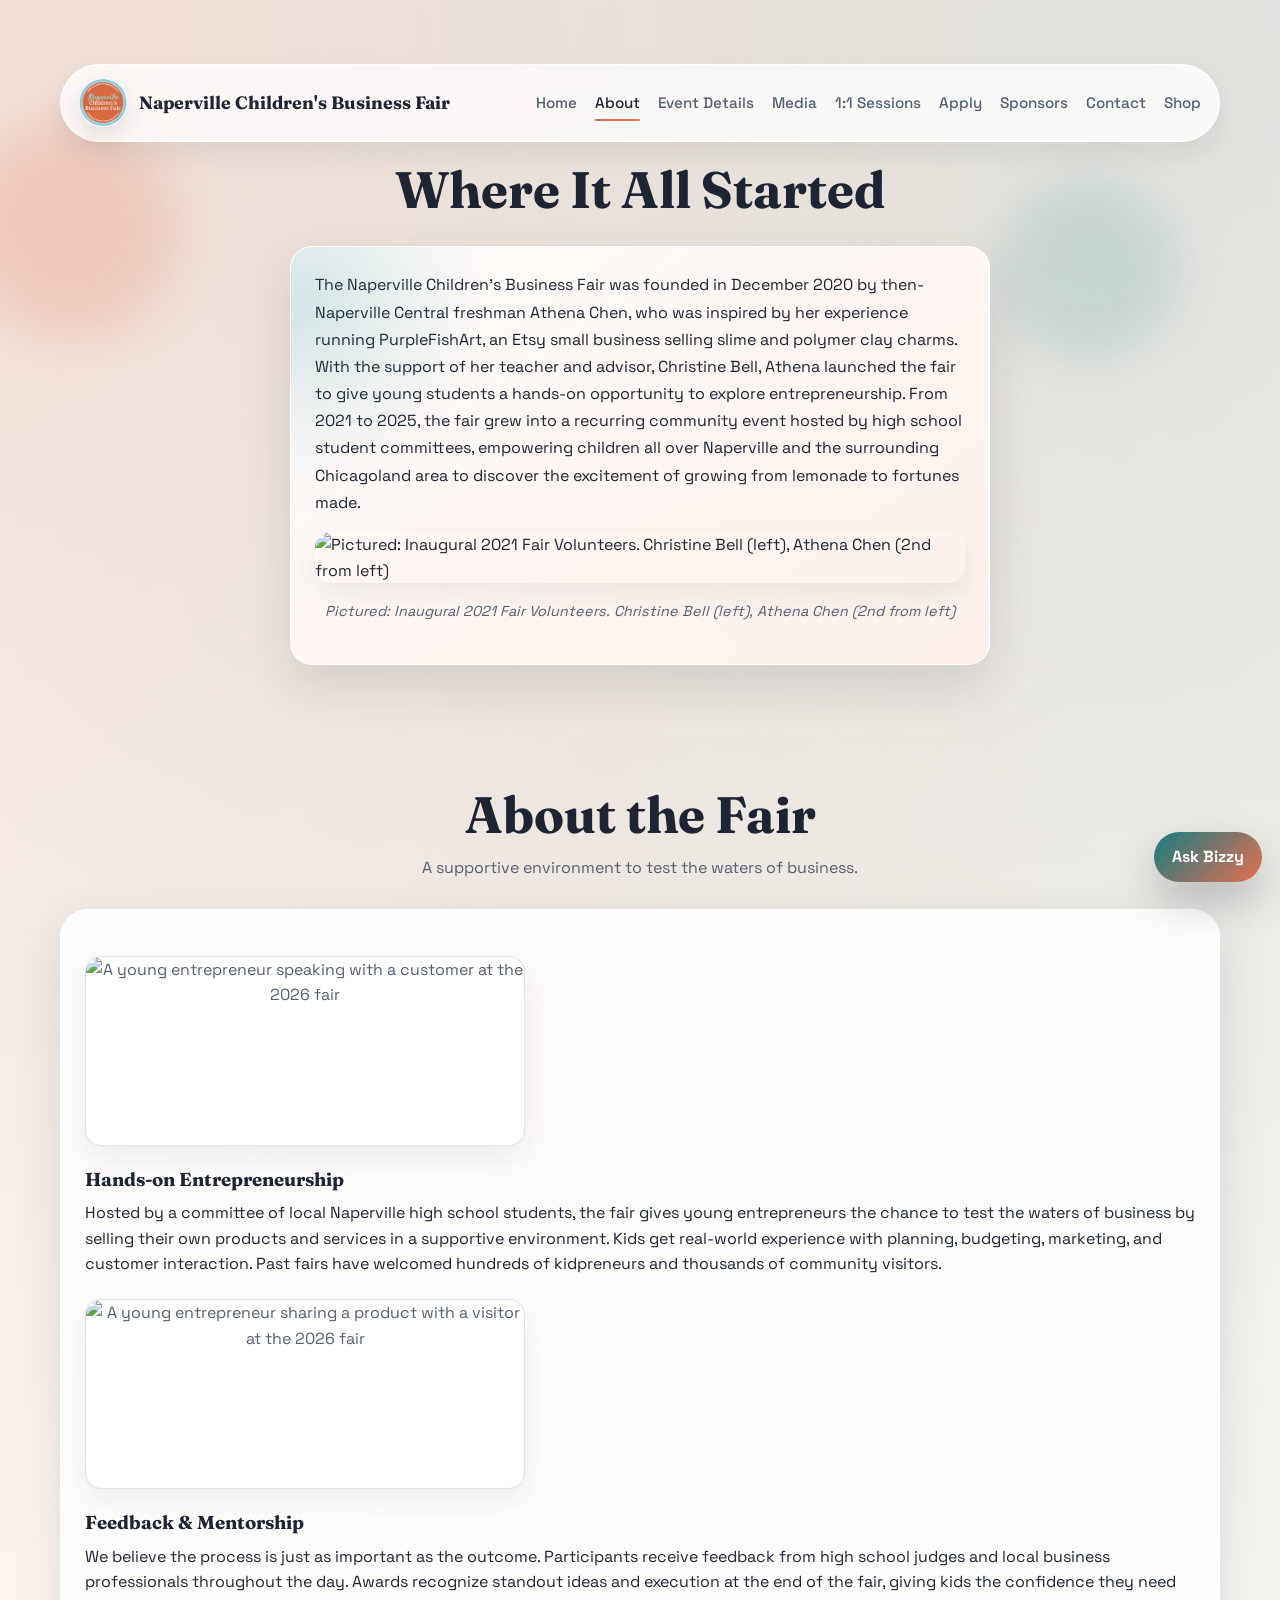
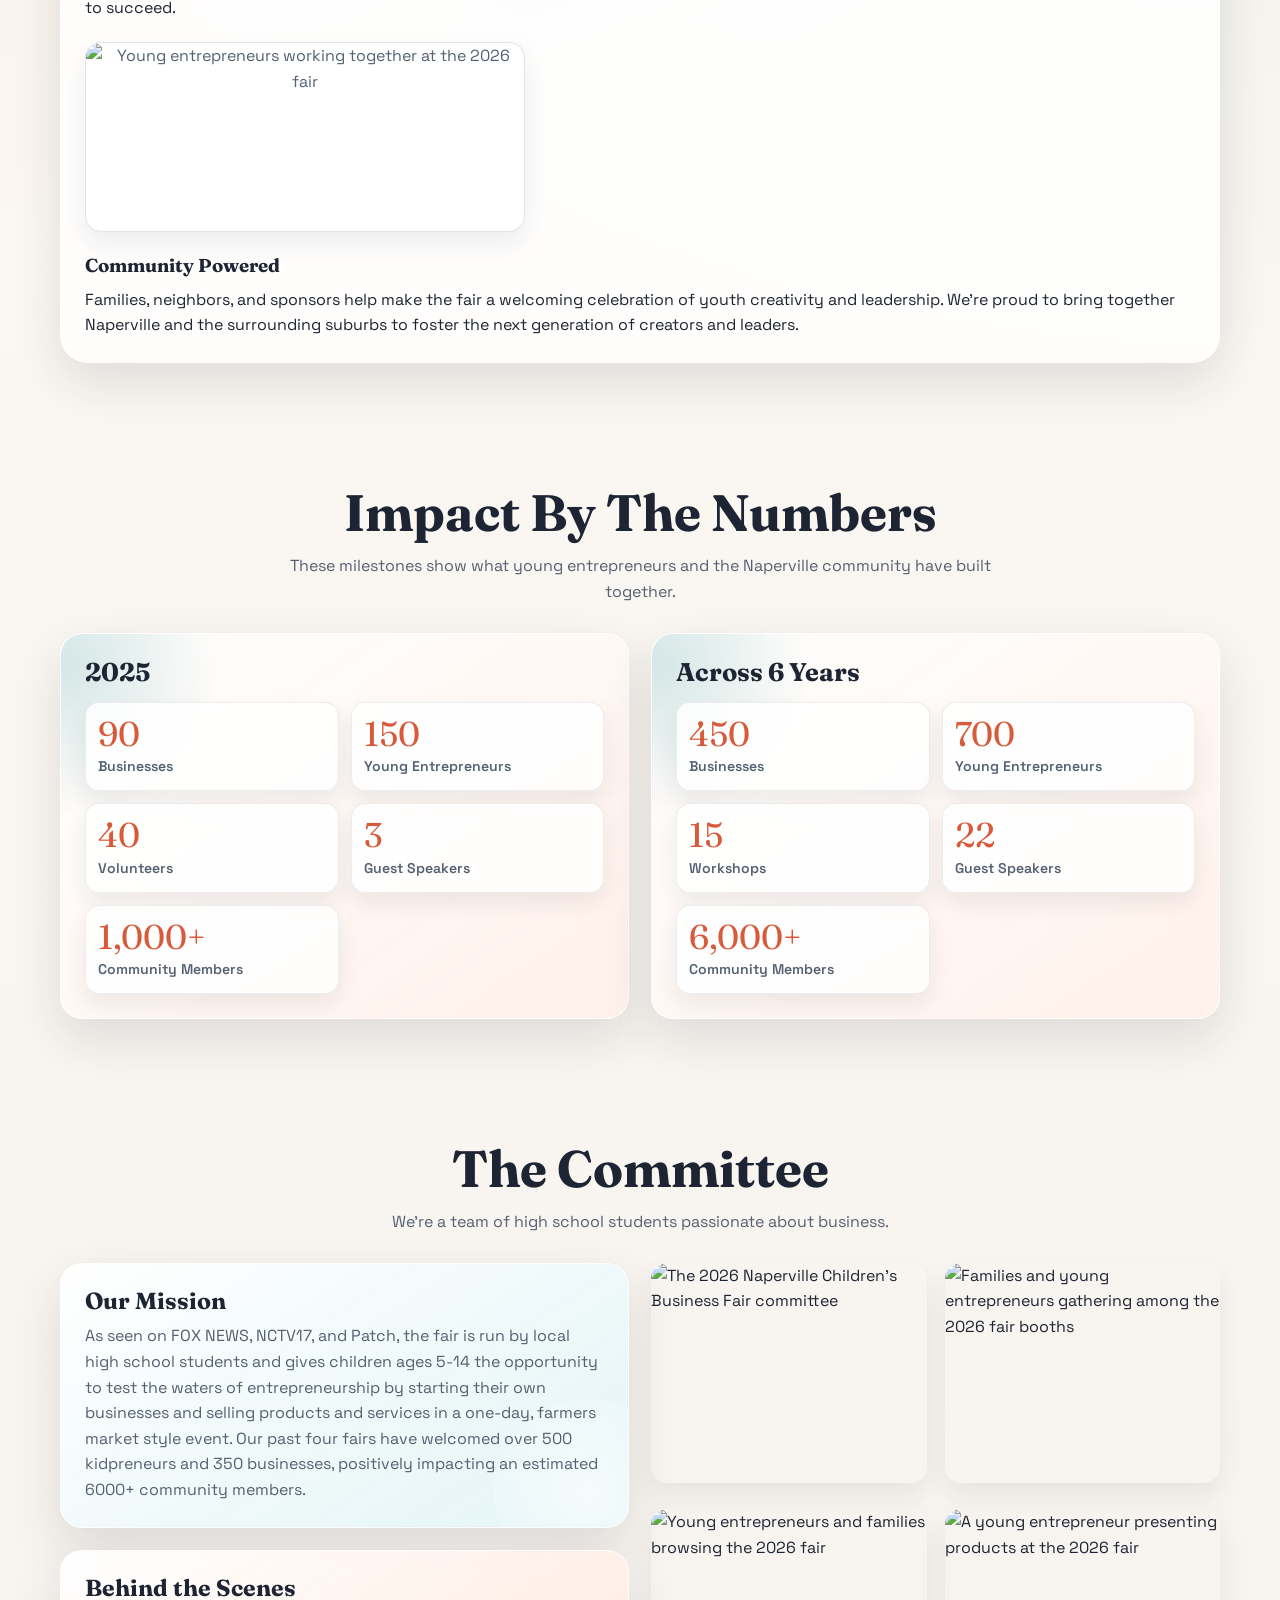
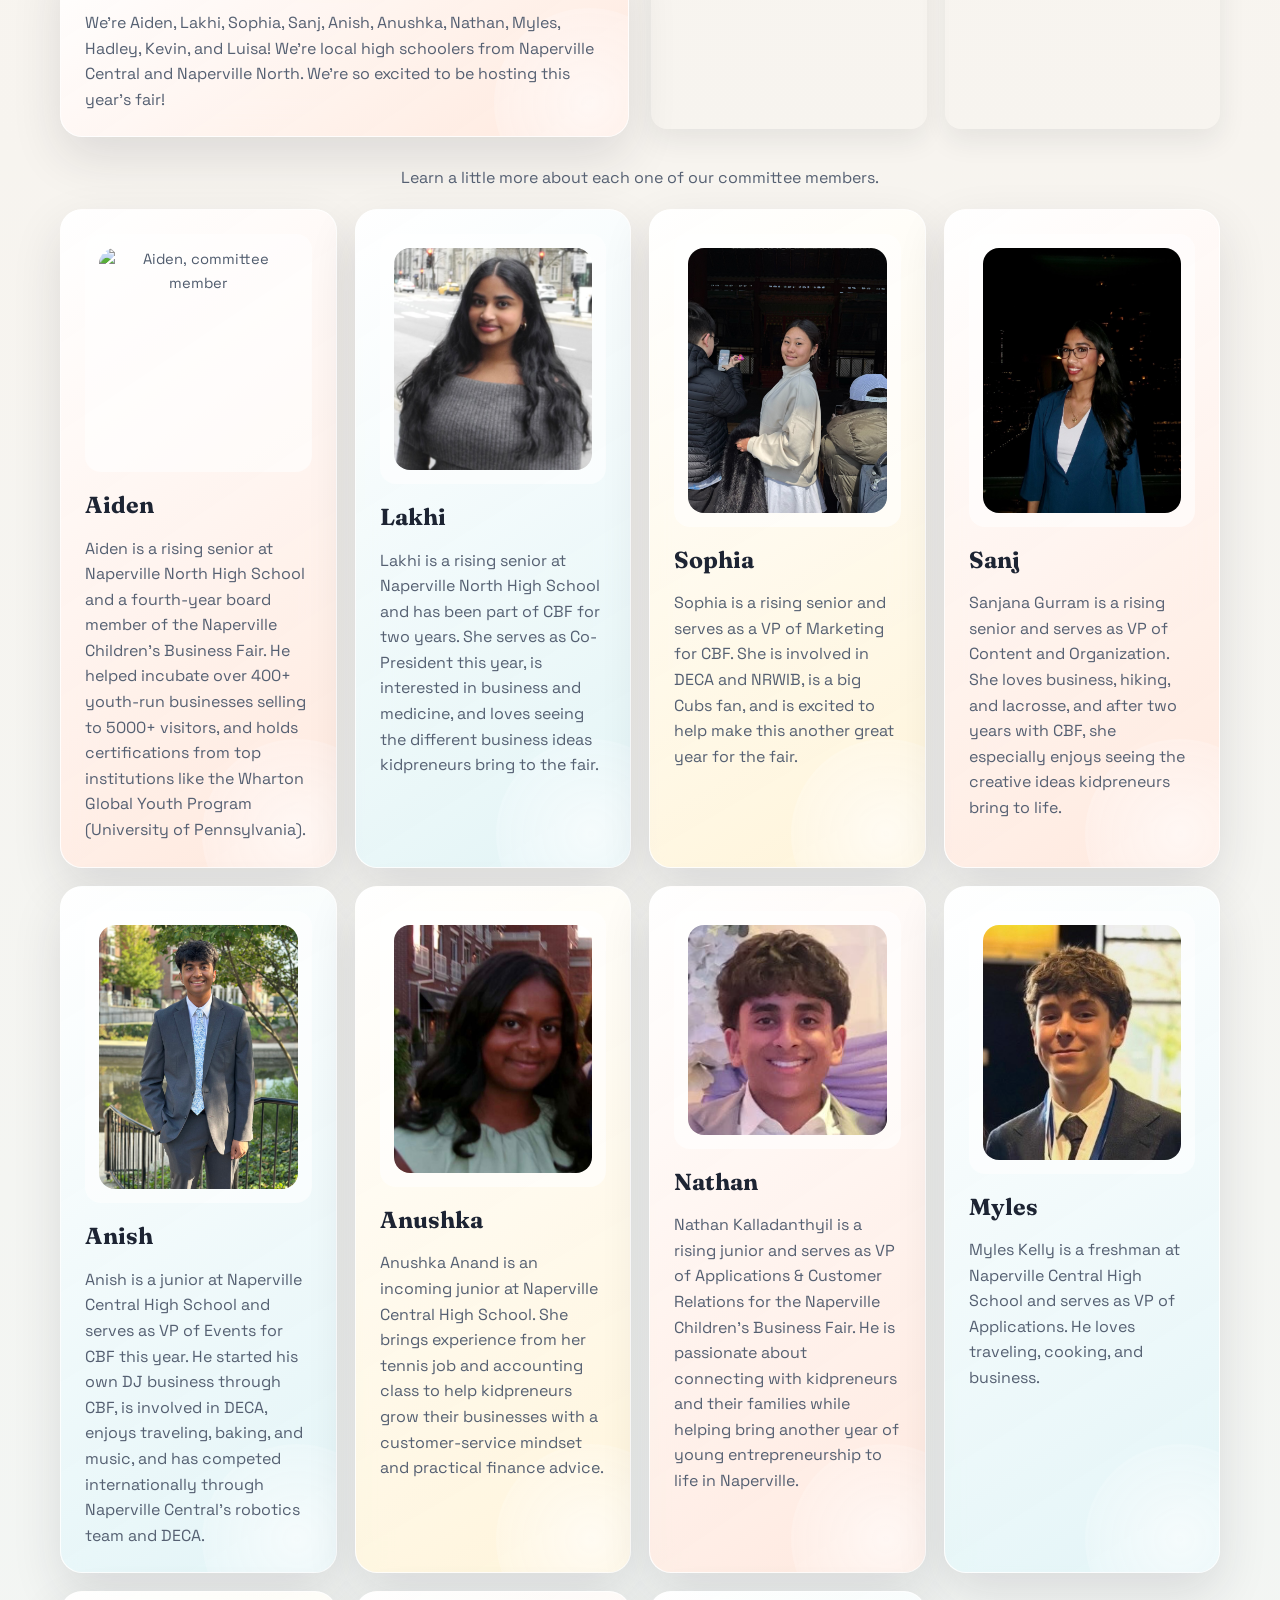
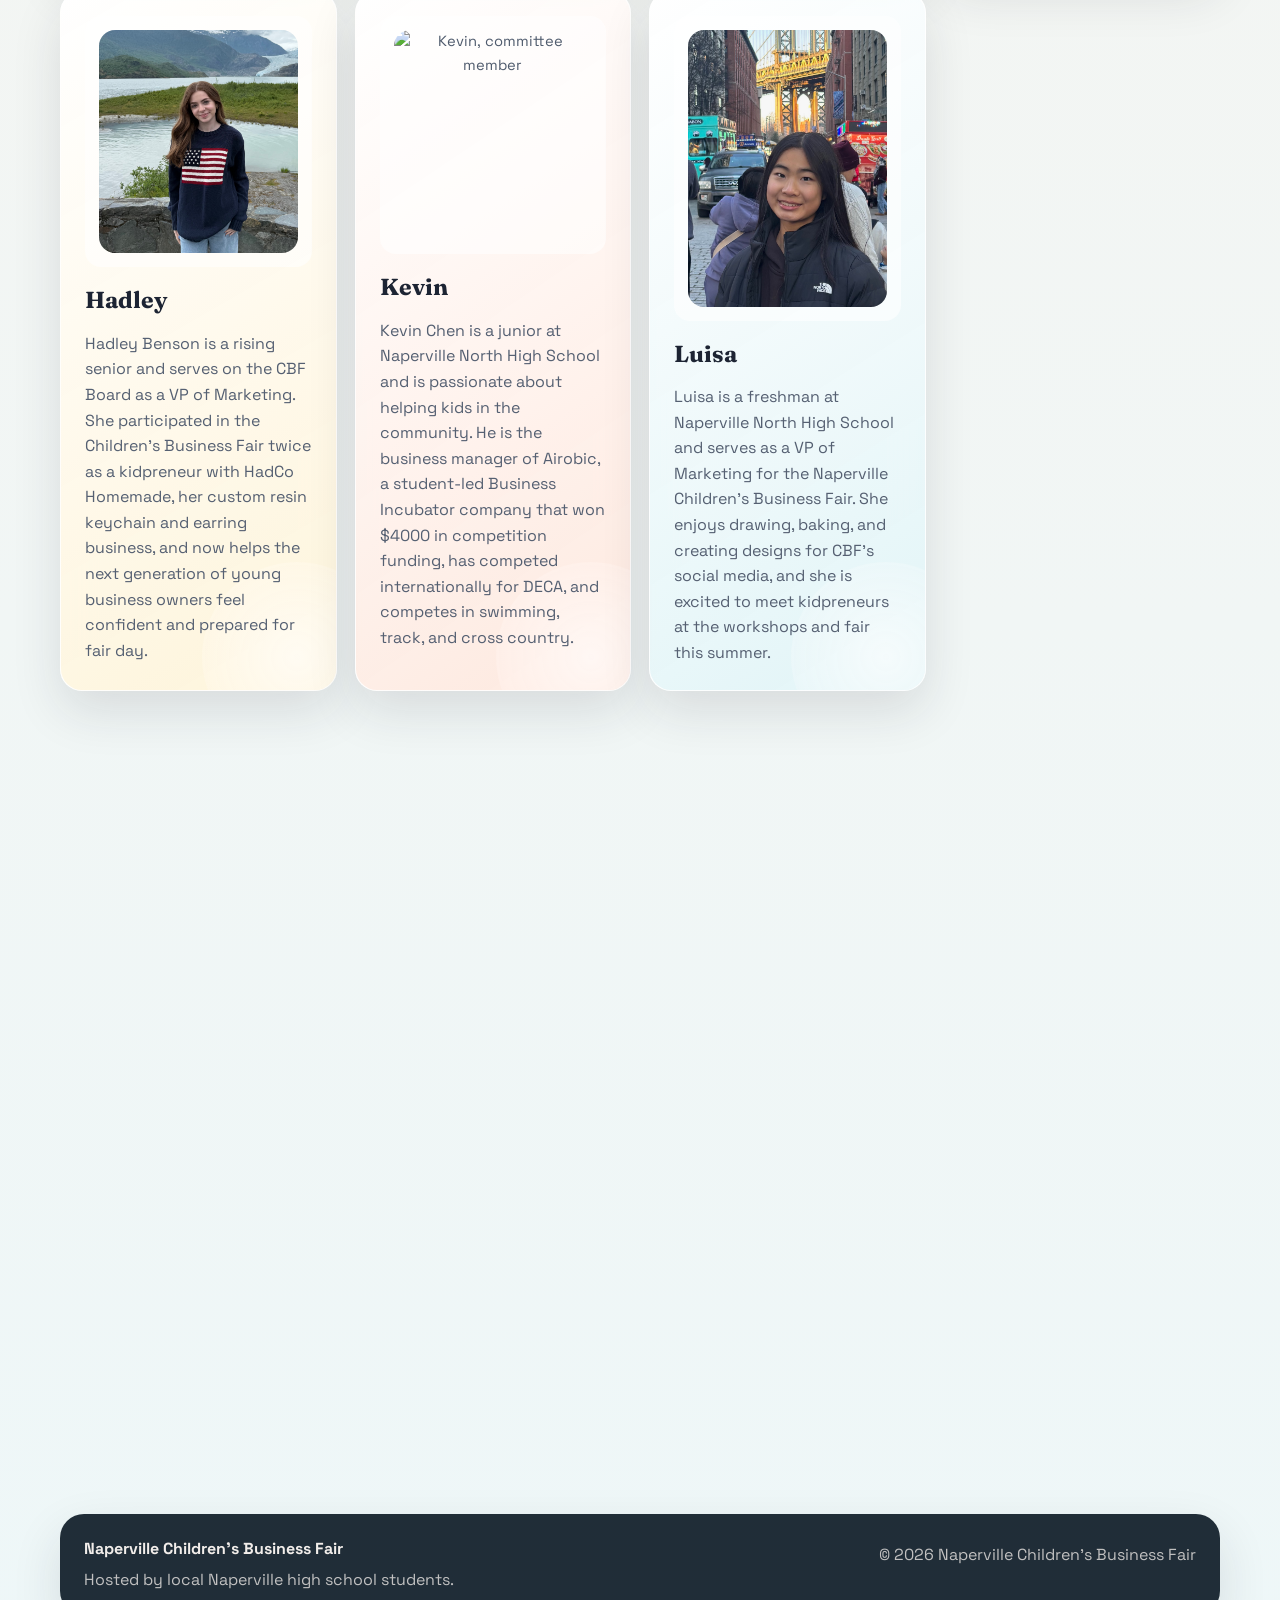
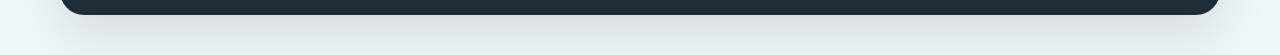
==== commit 66c2829c: "updated media gallery" ====
--- a/about.html
+++ b/about.html
@@ -52,8 +52,8 @@
         <div class="text-flow clearfix reveal">
           <img
             class="floated-img-left"
-            src="assets/DSC_5925.JPG"
-            alt="Children setting up businesses at the fair"
+            src="assets/CBF2026/DSC02250.JPG"
+            alt="A young entrepreneur speaking with a customer at the 2026 fair"
           />
           <h3>Hands-on Entrepreneurship</h3>
           <p>
@@ -67,8 +67,8 @@
 
           <img
             class="floated-img-right"
-            src="assets/IMG_8794.jpg"
-            alt="Mentorship and feedback during the fair"
+            src="assets/CBF2026/DSC02350.JPG"
+            alt="A young entrepreneur sharing a product with a visitor at the 2026 fair"
           />
           <h3>Feedback &amp; Mentorship</h3>
           <p>
@@ -80,8 +80,8 @@
 
           <img
             class="floated-img-left"
-            src="assets/IMG_8783.jpg"
-            alt="Community gathering at Naperville Children's Business Fair"
+            src="assets/CBF2026/DSC02320.JPG"
+            alt="Young entrepreneurs working together at the 2026 fair"
           />
           <h3>Community Powered</h3>
           <p>
@@ -186,10 +186,10 @@
             </div>
           </div>
           <div class="committee-photos">
-            <img class="reveal" src="assets/IMG_8797.jpg" alt="Naperville Children's Business Fair committee photo" />
-            <img class="reveal" src="assets/cbf 2025/IMG_6651.jpg" alt="Fair moment with participating families" />
-            <img class="reveal" src="assets/cbf 2025/IMG_8773.jpg" alt="Kidpreneurs presenting products at their booths" />
-            <img class="reveal" src="assets/cbf 2025/IMG_8791.jpg" alt="Awards photo from the business fair" />
+            <img class="reveal" src="assets/CBF2026/DSC02370.JPG" alt="The 2026 Naperville Children's Business Fair committee" />
+            <img class="reveal" src="assets/CBF2026/DSC02200.JPG" alt="Families and young entrepreneurs gathering among the 2026 fair booths" />
+            <img class="reveal" src="assets/CBF2026/DSC02300.JPG" alt="Young entrepreneurs and families browsing the 2026 fair" />
+            <img class="reveal" src="assets/CBF2026/DSC02270.JPG" alt="A young entrepreneur presenting products at the 2026 fair" />
           </div>
         </div>
         <div class="committee-profiles">
--- a/styles.css
+++ b/styles.css
@@ -1209,6 +1209,26 @@
   height: 100%;
   min-height: 360px;
   border: 0;
+}
+
+.instagram-embed {
+  margin-top: 18px;
+  min-height: 420px;
+  max-height: 520px;
+  overflow: auto;
+  border-radius: var(--radius-sm);
+  background: rgba(255, 255, 255, 0.75);
+}
+
+.instagram-embed .instagram-media {
+  width: calc(100% - 2px) !important;
+  min-width: 0 !important;
+  margin: 0 auto !important;
+}
+
+.media-viewer-load-more {
+  display: block;
+  margin: 22px auto 0;
 }
 
 .video-frame {
